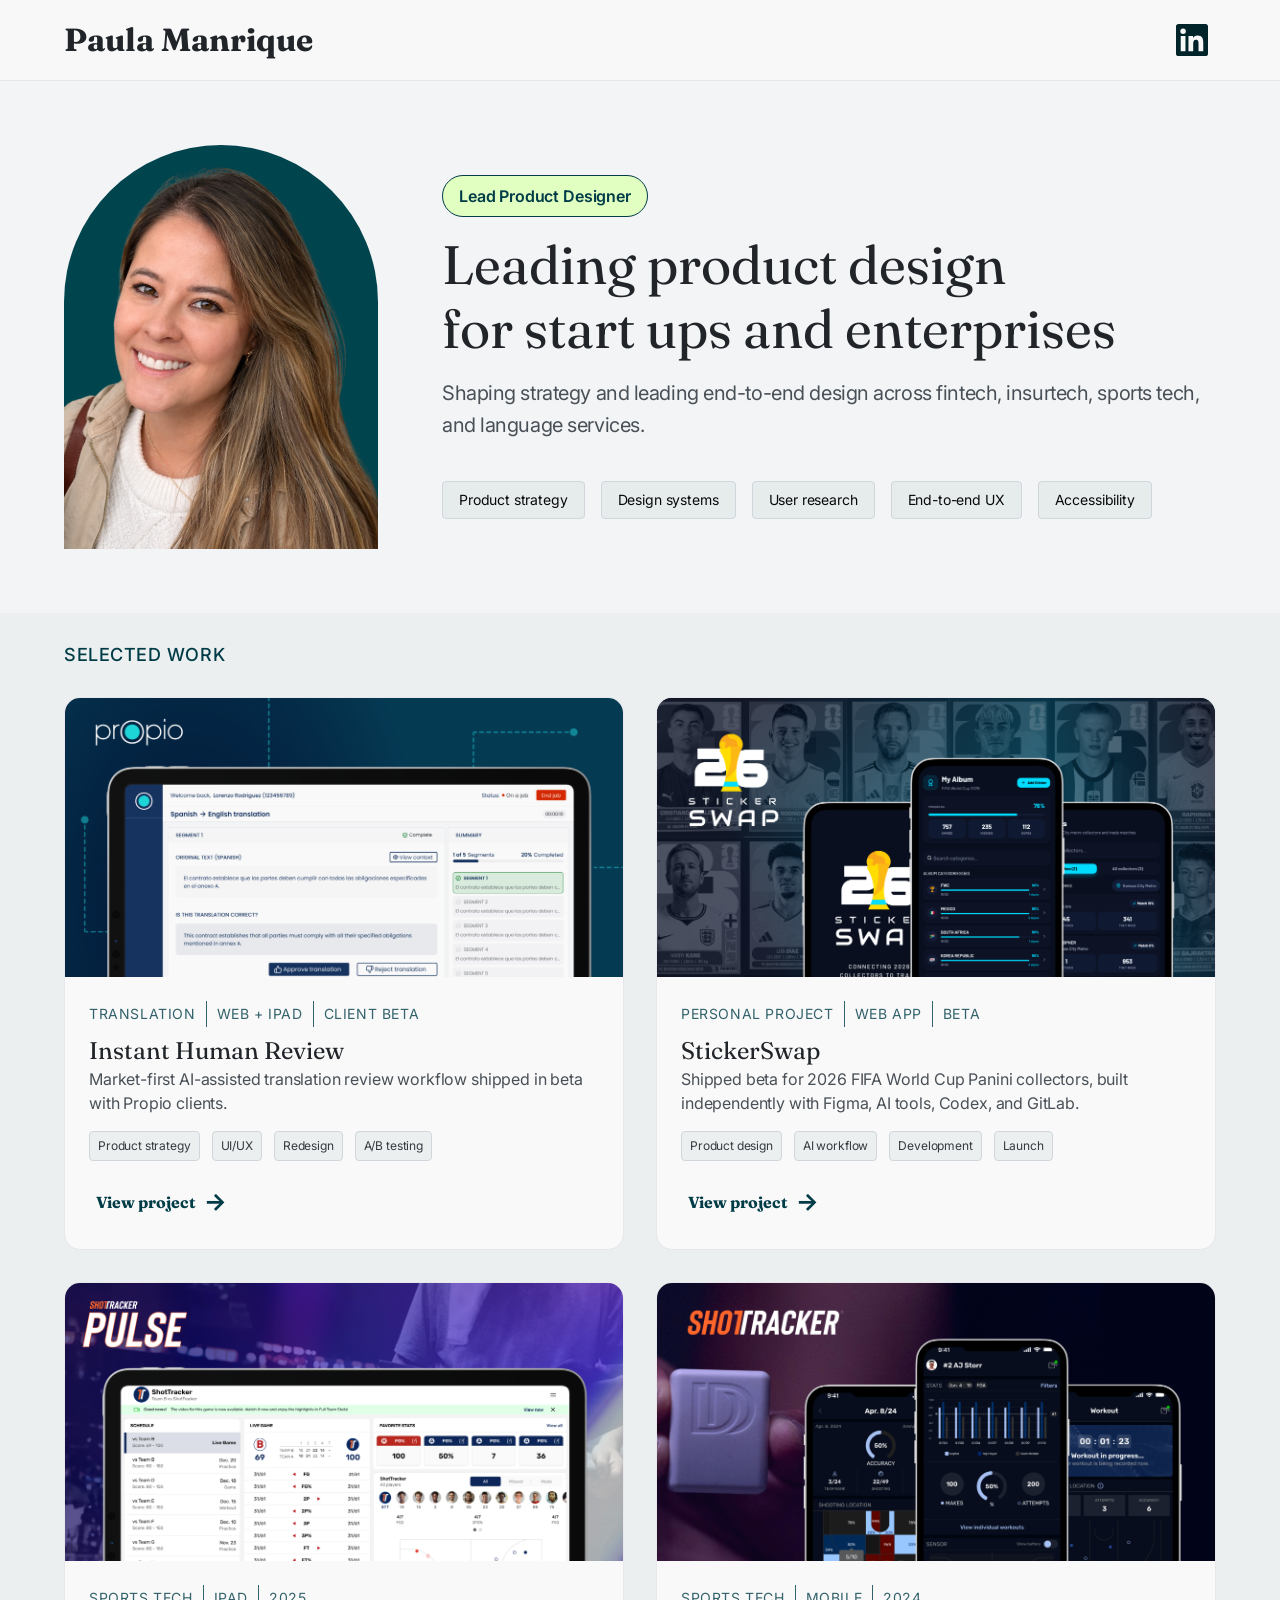
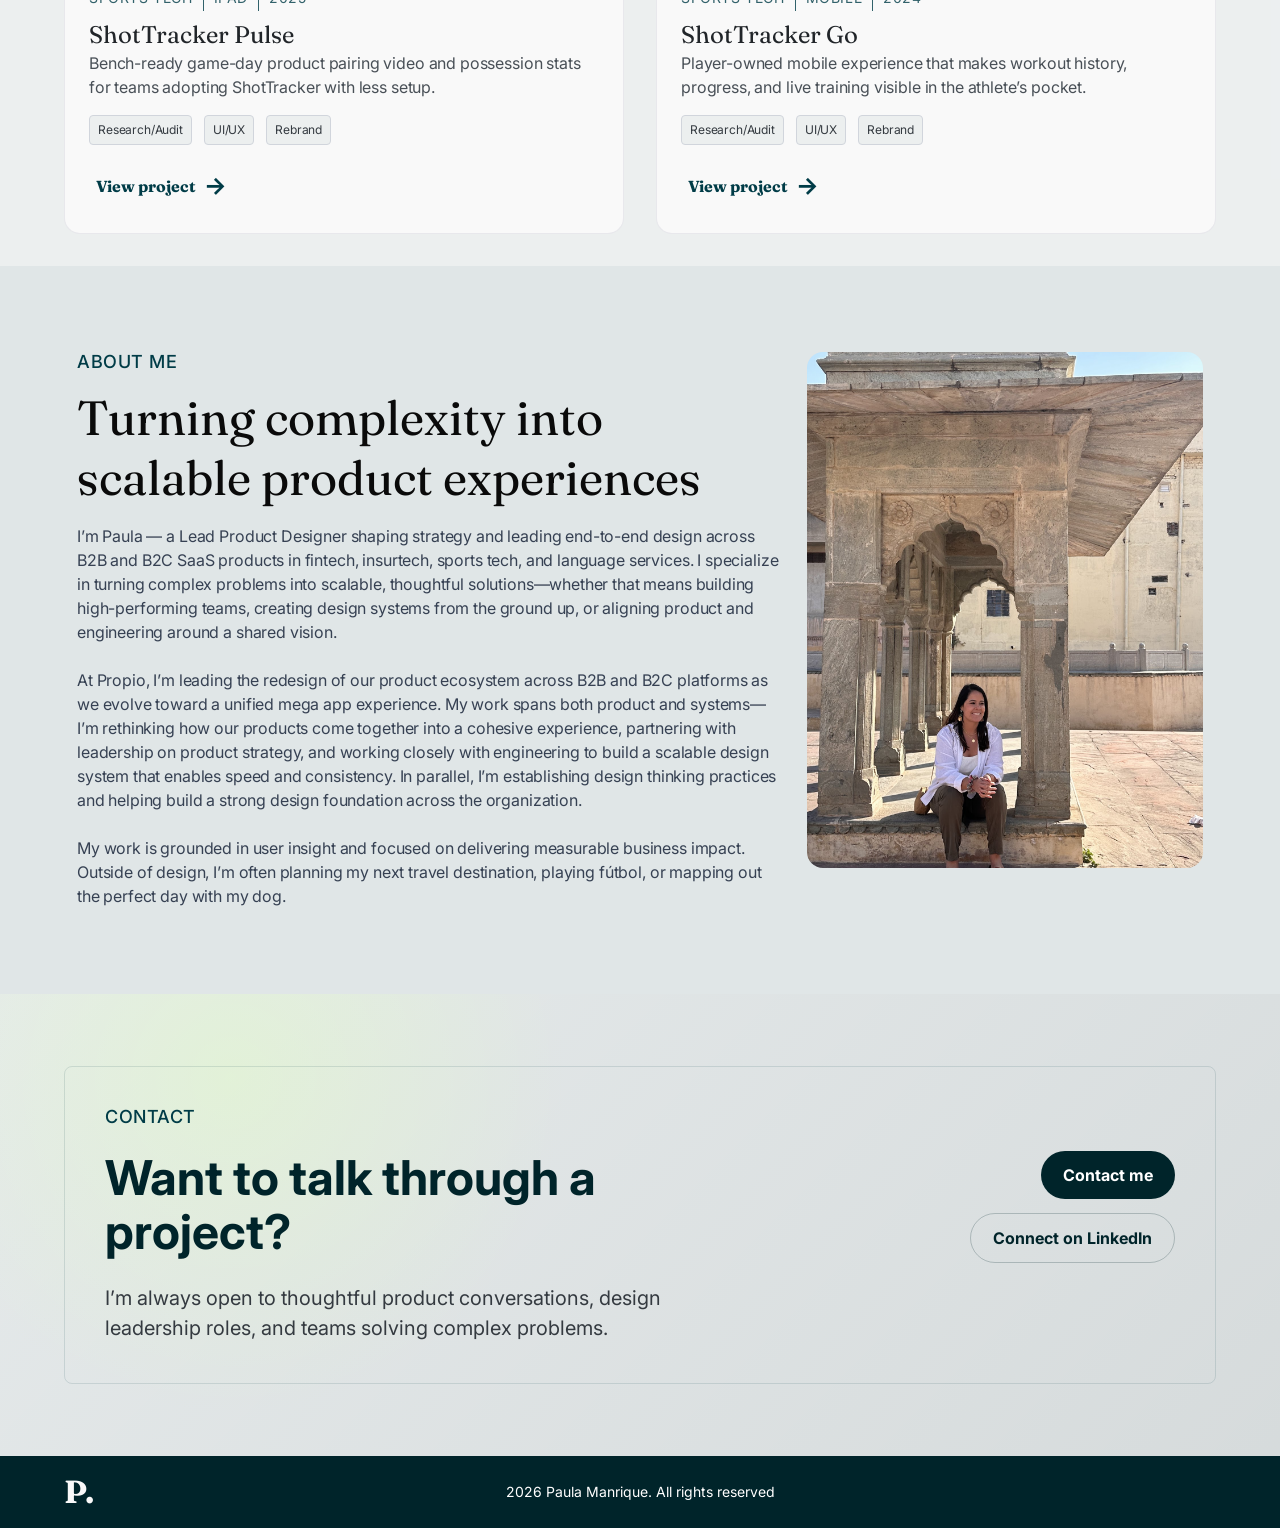
==== index.html @ 0a728641 "Launch portfolio site" ====
<!doctype html>
<html lang="en">
  <head>
    <meta charset="utf-8" />
    <meta name="viewport" content="width=device-width, initial-scale=1" />
    <title>Paula Manrique | Lead Product Designer</title>
    <meta
      name="description"
      content="Paula Manrique is a Lead Product Designer shaping strategy and leading end-to-end design across fintech, insurtech, sports tech, and language services."
    />
    <link rel="preconnect" href="https://fonts.googleapis.com" />
    <link rel="preconnect" href="https://fonts.gstatic.com" crossorigin />
    <link
      href="https://fonts.googleapis.com/css2?family=Fraunces:opsz,wght,SOFT@9..144,400..700,70&family=Inter:wght@400;500;600&display=swap"
      rel="stylesheet"
    />
    <link rel="stylesheet" href="./styles.css?v=tags-first" />
  </head>
  <body>
    <header class="site-header">
      <a class="brand" href="./">Paula Manrique</a>
      <a
        class="linkedin"
        href="https://www.linkedin.com/in/paulamanriquer/"
        target="_blank"
        rel="noreferrer"
        aria-label="Paula Manrique on LinkedIn"
      >
        <svg viewBox="0 0 24 24" aria-hidden="true">
          <path
            d="M20.45 20.45h-3.56v-5.57c0-1.33-.02-3.04-1.85-3.04-1.85 0-2.14 1.45-2.14 2.94v5.67H9.34V8.99h3.42v1.57h.05c.48-.9 1.64-1.85 3.37-1.85 3.61 0 4.27 2.37 4.27 5.46v6.28ZM5.32 7.42a2.06 2.06 0 1 1 0-4.12 2.06 2.06 0 0 1 0 4.12Zm1.78 13.03H3.54V8.99H7.1v11.46ZM22.22 0H1.77C.8 0 0 .77 0 1.72v20.55C0 23.22.8 24 1.77 24h20.45c.98 0 1.78-.78 1.78-1.73V1.72C24 .77 23.2 0 22.22 0Z"
          />
        </svg>
      </a>
    </header>

    <main>
      <section class="hero" aria-labelledby="intro-title">
        <div class="hero-inner">
          <div class="portrait-shell">
            <img
              class="portrait"
              src="./assets/paula-hero.png"
              alt="Paula Manrique"
            />
          </div>
          <div class="hero-copy">
            <p class="pill">Lead Product Designer</p>
            <h1 id="intro-title">
              Leading product design<br />
              for start ups and enterprises
            </h1>
            <p class="intro">
              Shaping strategy and leading end-to-end design across fintech,
              insurtech, sports tech, and language services.
            </p>
            <ul class="skill-list" aria-label="Design specialties">
              <li>Product strategy</li>
              <li>Design systems</li>
              <li>User research</li>
              <li>End-to-end UX</li>
              <li>Accessibility</li>
            </ul>
          </div>
        </div>
      </section>

      <section class="work-section" aria-labelledby="selected-work">
        <div class="section-inner">
          <p class="section-kicker" id="selected-work">Selected Work</p>
          <div class="project-grid">
            <a class="project-card project-card-link" href="./projects/instant-human-review/index.html">
              <div class="project-media gradient-teal">
                <img
                  class="project-thumbnail"
                  src="./assets/home-ihr-thumbnail.png"
                  alt="Instant Human Review product preview"
                />
              </div>
              <div class="project-copy">
                <p class="meta">
                  <span>Translation</span><span>Web + iPad</span
                  ><span>Client beta</span>
                </p>
                <h2>Instant Human Review</h2>
                <p>
                  Market-first AI-assisted translation review workflow shipped
                  in beta with Propio clients.
                </p>
                <div class="card-footer">
                  <ul class="tag-list" aria-label="Project work">
                    <li>Product strategy</li>
                    <li>UI/UX</li>
                    <li>Redesign</li>
                    <li>A/B testing</li>
                  </ul>
                  <span class="project-link">
                    View project
                    <span aria-hidden="true">→</span>
                  </span>
                </div>
              </div>
            </a>

            <a class="project-card project-card-link" href="./projects/stickerswap/index.html">
              <div class="project-media stickerswap-media">
                <img
                  class="project-thumbnail"
                  src="./assets/home-stickerswap-thumbnail.png"
                  alt="StickerSwap app preview"
                />
              </div>
              <div class="project-copy">
                <p class="meta">
                  <span>Personal Project</span><span>Web App</span
                  ><span>Beta</span>
                </p>
                <h2>StickerSwap</h2>
                <p>
                  Shipped beta for 2026 FIFA World Cup Panini collectors,
                  built independently with Figma, AI tools, Codex, and GitLab.
                </p>
                <div class="card-footer">
                  <ul class="tag-list" aria-label="Project work">
                    <li>Product design</li>
                    <li>AI workflow</li>
                    <li>Development</li>
                    <li>Launch</li>
                  </ul>
                  <span class="project-link">
                    View project
                    <span aria-hidden="true">→</span>
                  </span>
                </div>
              </div>
            </a>

            <a class="project-card project-card-link" href="./projects/shottracker-pulse/index.html">
              <div class="project-media gradient-purple pulse-media">
                <img
                  class="project-thumbnail"
                  src="./assets/home-pulse-thumbnail.png"
                  alt="ShotTracker Pulse dashboard on tablet"
                />
              </div>
              <div class="project-copy">
                <p class="meta">
                  <span>Sports Tech</span><span>iPad</span><span>2025</span>
                </p>
                <h2>ShotTracker Pulse</h2>
                <p>
                  Bench-ready game-day product pairing video and possession
                  stats for teams adopting ShotTracker with less setup.
                </p>
                <div class="card-footer">
                  <ul class="tag-list" aria-label="Project work">
                    <li>Research/Audit</li>
                    <li>UI/UX</li>
                    <li>Rebrand</li>
                  </ul>
                  <span class="project-link">
                    View project
                    <span aria-hidden="true">→</span>
                  </span>
                </div>
              </div>
            </a>

            <a class="project-card project-card-link" href="./projects/shottracker-go/index.html">
              <div class="project-media gradient-purple">
                <img
                  class="project-thumbnail"
                  src="./assets/home-go-thumbnail.png"
                  alt="ShotTracker Go mobile screens"
                />
              </div>
              <div class="project-copy">
                <p class="meta">
                  <span>Sports Tech</span><span>Mobile</span><span>2024</span>
                </p>
                <h2>ShotTracker Go</h2>
                <p>
                  Player-owned mobile experience that makes workout history,
                  progress, and live training visible in the athlete’s pocket.
                </p>
                <div class="card-footer">
                  <ul class="tag-list" aria-label="Project work">
                    <li>Research/Audit</li>
                    <li>UI/UX</li>
                    <li>Rebrand</li>
                  </ul>
                  <span class="project-link">
                    View project
                    <span aria-hidden="true">→</span>
                  </span>
                </div>
              </div>
            </a>

            <article class="project-card coming-soon" hidden>
              <div class="project-media gradient-teal">
                <p class="coming-pill">Coming soon 2026</p>
                <img
                  class="soon-image"
                  src="./assets/interpreter-portal.png"
                  alt="Blurred preview of the Interpreter Portal product"
                />
              </div>
              <div class="project-copy">
                <p class="meta">
                  <span>Interpretation</span><span>Web</span
                  ><span>Coming 2026</span>
                </p>
                <h2>Interpreter Portal</h2>
                <p>
                  Complete product redesign of a critical workflow platform for
                  10K+ interpreters around the world.
                </p>
                <div class="card-footer">
                  <ul class="tag-list" aria-label="Project work">
                    <li>Product strategy</li>
                    <li>UI/UX</li>
                    <li>Redesign</li>
                    <li>User testing</li>
                  </ul>
                </div>
              </div>
            </article>
          </div>
        </div>
      </section>

      <section class="about-section" aria-labelledby="about-title">
        <div class="about-inner">
          <div class="about-copy">
            <p class="section-kicker">About Me</p>
            <h2 id="about-title">
              Turning complexity into scalable product experiences
            </h2>
            <p>
              I’m Paula — a Lead Product Designer shaping strategy and leading
              end-to-end design across B2B and B2C SaaS products in fintech,
              insurtech, sports tech, and language services. I specialize in
              turning complex problems into scalable, thoughtful
              solutions—whether that means building high-performing teams,
              creating design systems from the ground up, or aligning product
              and engineering around a shared vision.
            </p>
            <p>
              At Propio, I’m leading the redesign of our product ecosystem
              across B2B and B2C platforms as we evolve toward a unified mega
              app experience. My work spans both product and systems—I’m
              rethinking how our products come together into a cohesive
              experience, partnering with leadership on product strategy, and
              working closely with engineering to build a scalable design system
              that enables speed and consistency. In parallel, I’m establishing
              design thinking practices and helping build a strong design
              foundation across the organization.
            </p>
            <p>
              My work is grounded in user insight and focused on delivering
              measurable business impact. Outside of design, I’m often planning
              my next travel destination, playing fútbol, or mapping out the
              perfect day with my dog.
            </p>
          </div>
          <img
            class="about-image"
            src="./assets/paula-about.png"
            alt="Paula sitting outdoors near stone architecture"
          />
        </div>
      </section>

      <section class="contact-section" aria-labelledby="contact-title">
        <div class="contact-inner">
          <p class="section-kicker">Contact</p>
          <h2 id="contact-title">Want to talk through a project?</h2>
          <p>
            I’m always open to thoughtful product conversations, design
            leadership roles, and teams solving complex problems.
          </p>
          <div class="contact-actions">
            <a
              class="contact-button"
              href="mailto:paulamanriquer@gmail.com?subject=Portfolio%20inquiry"
            >
              Contact me
            </a>
            <a
              class="contact-link"
              href="https://www.linkedin.com/in/paulamanriquer/"
              target="_blank"
              rel="noreferrer"
            >
              Connect on LinkedIn
            </a>
          </div>
        </div>
      </section>
    </main>

    <footer class="site-footer">
      <p class="footer-mark">P.</p>
      <p>2026 Paula Manrique. All rights reserved</p>
    </footer>
  </body>
</html>
---- styles.css ----
:root {
  --accent: #003c47;
  --footer: #00242a;
  --text: #212529;
  --muted: #495057;
  --body: #343a40;
  --surface: #f9f9f9;
  --hero-bg: #f2f4f5;
  --work-bg: rgba(0, 60, 71, 0.05);
  --about-bg: rgba(0, 60, 71, 0.1);
  --border: rgba(205, 204, 216, 0.4);
  --tag-bg: rgba(0, 60, 71, 0.05);
  --green: #e1ffc1;
}

* {
  box-sizing: border-box;
}

html {
  background: var(--surface);
  color: var(--text);
  font-family: Inter, Arial, sans-serif;
  scroll-behavior: smooth;
}

body {
  margin: 0;
  min-width: 320px;
}

img,
svg {
  display: block;
}

a {
  color: inherit;
  text-decoration: none;
}

.site-header {
  align-items: center;
  background: #f8f8f8;
  border-bottom: 1px solid var(--border);
  display: flex;
  justify-content: space-between;
  padding: 16px 64px;
}

.brand,
.footer-mark {
  font-family: Fraunces, Georgia, serif;
  font-size: 32px;
  font-weight: 700;
  line-height: 32px;
}

.linkedin {
  align-items: center;
  display: inline-flex;
  height: 48px;
  justify-content: center;
  width: 48px;
}

.linkedin svg {
  fill: var(--footer);
  height: 32px;
  width: 32px;
}

.hero {
  background: var(--hero-bg);
  padding: 64px;
}

.hero-inner {
  align-items: center;
  display: flex;
  flex-wrap: wrap;
  gap: 64px;
  justify-content: center;
  margin: 0 auto;
  max-width: 1288px;
}

.portrait-shell {
  background: #00444e;
  border-radius: 300px 300px 0 0;
  height: 404px;
  overflow: hidden;
  position: relative;
  width: 314px;
}

.portrait {
  height: 430px;
  left: 50%;
  object-fit: cover;
  object-position: 52% 18%;
  position: absolute;
  top: 62px;
  transform: translateX(-50%) rotate(-12deg) scale(1.22);
  width: 300px;
}

.hero-copy {
  flex: 1 1 520px;
  max-width: 822px;
}

.pill,
.coming-pill {
  align-items: center;
  background: var(--green);
  border: 1px solid var(--accent);
  border-radius: 100px;
  color: var(--accent);
  display: inline-flex;
  font-size: 16px;
  font-weight: 600;
  justify-content: center;
  letter-spacing: -0.1504px;
  line-height: 32px;
  margin: 0 0 16px;
  padding: 4px 16px;
}

h1,
.about-copy h2 {
  font-family: Fraunces, Georgia, serif;
  font-weight: 400;
  margin: 0;
}

h1 {
  font-size: 54px;
  line-height: 64px;
}

.intro {
  color: var(--muted);
  font-size: 20px;
  letter-spacing: -0.4395px;
  line-height: 32px;
  margin: 16px 0 40px;
  max-width: 780px;
}

.skill-list,
.tag-list {
  display: flex;
  flex-wrap: wrap;
  list-style: none;
  margin: 0;
  padding: 0;
}

.skill-list {
  gap: 16px;
}

.skill-list li {
  background: var(--tag-bg);
  border: 0.556px solid #d1d5dc;
  border-radius: 4px;
  color: #0a0a0a;
  font-size: 14px;
  letter-spacing: -0.1504px;
  line-height: 20px;
  padding: 8px 16px;
}

.work-section {
  background: var(--work-bg);
  padding: 32px 64px;
}

.section-inner {
  margin: 0 auto;
  max-width: 1424px;
}

.section-kicker {
  color: var(--accent);
  font-size: 18px;
  font-weight: 500;
  letter-spacing: 0.5496px;
  line-height: 20px;
  margin: 0 0 32px;
  text-transform: uppercase;
}

.project-grid {
  display: grid;
  gap: 32px;
  grid-template-columns: repeat(2, minmax(0, 1fr));
}

.project-card {
  background: var(--surface);
  border: 0.556px solid var(--border);
  border-radius: 16px;
  overflow: hidden;
}

.project-card-link {
  color: inherit;
  display: block;
  text-decoration: none;
  transition:
    border-color 180ms ease,
    box-shadow 180ms ease,
    transform 180ms ease;
}

.project-card-link:hover,
.project-card-link:focus-visible {
  border-color: rgba(0, 60, 71, 0.28);
  box-shadow: 0 18px 44px rgba(0, 20, 36, 0.12);
  transform: translateY(-4px);
}

.project-card-link:focus-visible {
  outline: 3px solid rgba(0, 60, 71, 0.28);
  outline-offset: 4px;
}

.project-card-link .project-media img {
  transition: transform 220ms ease;
}

.project-card-link:hover .project-media img,
.project-card-link:focus-visible .project-media img {
  transform: scale(1.025);
}

.project-card-link .project-link span {
  transition: transform 180ms ease;
}

.project-card-link:hover .project-link span,
.project-card-link:focus-visible .project-link span {
  transform: translateX(4px);
}

.project-media {
  aspect-ratio: 695 / 347;
  overflow: hidden;
  position: relative;
}

.project-thumbnail {
  height: 100%;
  object-fit: cover;
  width: 100%;
}

.gradient-purple {
  background:
    radial-gradient(
      ellipse at 54% 56%,
      rgba(41, 25, 62, 1) 10%,
      rgba(22, 18, 53, 1) 58%,
      rgba(3, 11, 44, 1) 100%
    );
}

.gradient-teal {
  background:
    radial-gradient(
      ellipse at 40% 62%,
      rgba(12, 100, 119, 1) 8%,
      rgba(8, 56, 81, 1) 40%,
      rgba(5, 33, 63, 1) 56%,
      rgba(3, 11, 44, 1) 100%
    );
}

.stickerswap-media {
  background:
    radial-gradient(circle at 72% 26%, rgba(225, 255, 193, 0.5) 0 9%, transparent 10%),
    radial-gradient(circle at 20% 72%, rgba(168, 195, 255, 0.45) 0 12%, transparent 13%),
    linear-gradient(135deg, #00183f 0%, #003c47 55%, #0a102c 100%);
}

.project-card-link .sticker-collage {
  transition: transform 220ms ease;
}

.project-card-link:hover .sticker-collage,
.project-card-link:focus-visible .sticker-collage {
  transform: scale(1.02);
}

.sticker-collage {
  height: 100%;
  position: relative;
}

.sticker {
  align-items: center;
  background: #f8f8f8;
  border: 2px solid rgba(0, 60, 71, 0.45);
  border-radius: 14px;
  box-shadow: 0 16px 32px rgba(0, 15, 44, 0.26);
  color: var(--accent);
  display: flex;
  font-family: Fraunces, Georgia, serif;
  font-size: 28px;
  font-weight: 700;
  justify-content: center;
  line-height: 1;
  position: absolute;
}

.sticker-one {
  height: 112px;
  left: 12%;
  top: 34%;
  transform: rotate(-8deg);
  width: 180px;
}

.sticker-two {
  background: var(--green);
  border-radius: 50%;
  height: 118px;
  left: 42%;
  top: 17%;
  transform: rotate(9deg);
  width: 118px;
}

.sticker-three {
  height: 104px;
  right: 13%;
  top: 38%;
  transform: rotate(7deg);
  width: 166px;
}

.sticker-four {
  background: #a8c3ff;
  height: 84px;
  left: 35%;
  top: 61%;
  transform: rotate(-4deg);
  width: 172px;
}

.shottracker-go {
  height: 100%;
  object-fit: cover;
  width: 100%;
}

.pulse-large {
  height: 100%;
  object-fit: cover;
  width: 100%;
}

.coming-pill {
  font-size: 20px;
  left: 31px;
  line-height: 32px;
  margin: 0;
  padding: 8px 24px;
  position: absolute;
  top: 51px;
  z-index: 2;
}

.soon-image {
  left: 12%;
  position: absolute;
  top: 51px;
  width: 75%;
}

.project-copy {
  padding: 24px;
}

.meta {
  display: flex;
  flex-wrap: wrap;
  gap: 0;
  margin: 0 0 8px;
}

.meta span {
  border-right: 1px solid rgba(0, 60, 71, 0.8);
  color: rgba(0, 60, 71, 0.8);
  font-size: 14px;
  letter-spacing: 0.6px;
  line-height: 18px;
  padding: 4px 10px 4px 0;
  text-transform: uppercase;
}

.meta span + span {
  padding-left: 10px;
}

.meta span:last-child {
  border-right: 0;
}

.project-copy h2 {
  color: var(--text);
  font-family: Fraunces, Georgia, serif;
  font-size: 24px;
  font-weight: 400;
  line-height: 32px;
  margin: 0;
}

.project-copy > p:not(.meta) {
  color: var(--muted);
  font-size: 16px;
  letter-spacing: -0.1504px;
  line-height: 24px;
  margin: 0;
  min-height: 48px;
}

.card-footer {
  align-items: flex-start;
  display: flex;
  flex-direction: column;
  gap: 16px;
  margin-top: 16px;
}

.tag-list {
  flex-wrap: nowrap;
  gap: 12px;
  max-width: 100%;
  overflow-x: auto;
  padding-bottom: 2px;
}

.tag-list li {
  background: var(--tag-bg);
  border: 0.556px solid #d1d5dc;
  border-radius: 4px;
  color: var(--body);
  font-size: 12px;
  letter-spacing: -0.1504px;
  line-height: 20px;
  padding: 4px 8px;
  white-space: nowrap;
}

.project-link {
  align-items: center;
  color: var(--accent);
  display: inline-flex;
  font-family: Fraunces, Georgia, serif;
  font-size: 16px;
  font-weight: 700;
  gap: 8px;
  line-height: 32px;
  padding: 7px;
}

.project-link.is-hidden {
  display: none;
}

.project-link span {
  font-family: Inter, Arial, sans-serif;
  font-size: 24px;
  line-height: 1;
}

.project-detail main {
  background: var(--surface);
}

.project-nav {
  background: #f8f8f8;
  border-bottom: 1px solid var(--border);
  padding: 12px 64px;
}

.project-nav a {
  color: var(--accent);
  display: inline-flex;
  font-size: 14px;
  font-weight: 500;
  letter-spacing: 0.2px;
  line-height: 20px;
}

.case-hero {
  background: #001535;
  overflow: hidden;
}

.case-hero img {
  aspect-ratio: 1830 / 554;
  height: auto;
  object-fit: cover;
  width: 100%;
}

.case-content {
  display: flex;
  flex-direction: column;
  gap: 8px;
  margin: 0 auto;
  max-width: 950px;
  padding-left: 16px;
  padding-right: 16px;
  width: 100%;
}

.case-intro {
  padding-top: 40px;
}

.case-bottom {
  gap: 16px;
  padding-bottom: 40px;
}

.case-intro > h1 {
  font-family: Fraunces, Georgia, serif;
  font-size: 54px;
  font-weight: 400;
  line-height: 64px;
  margin: 8px 0 0;
}

.case-lede {
  color: var(--muted);
  font-size: 20px;
  letter-spacing: -0.4395px;
  line-height: 32px;
  margin: 0 0 16px;
}

.quick-stats {
  border-bottom: 1px solid var(--border);
  border-top: 1px solid var(--border);
  display: flex;
  flex-wrap: wrap;
  gap: 0;
  margin: 0;
}

.quick-stats div {
  flex: 1 1 25%;
  border-right: 1px solid var(--border);
  padding: 16px;
}

.quick-stats div:last-child {
  border-right: 0;
}

.quick-stats dt,
.case-kicker,
.step {
  color: rgba(0, 60, 71, 0.8);
  font-size: 14px;
  font-weight: 400;
  letter-spacing: 0.6px;
  line-height: 18px;
  margin: 0;
  text-transform: uppercase;
}

.quick-stats dd {
  color: var(--body);
  font-size: 16px;
  letter-spacing: -0.1504px;
  line-height: 24px;
  margin: 0;
}

.quick-stats a {
  color: var(--accent);
  text-decoration: underline;
  text-underline-offset: 3px;
}

.stickerswap-detail .quick-stats div {
  flex-basis: 50%;
}

.stickerswap-detail .quick-stats div:nth-child(2),
.stickerswap-detail .quick-stats div:nth-child(4) {
  border-right: 0;
}

.stickerswap-detail .quick-stats div:nth-child(n + 3) {
  border-top: 1px solid var(--border);
}

.case-section {
  padding: 16px 0;
}

.case-section > p:not(.case-kicker):not(.step) {
  color: var(--body);
  font-size: 16px;
  letter-spacing: -0.1504px;
  line-height: 24px;
  margin: 0 0 24px;
}

.case-section > p:last-child {
  margin-bottom: 0;
}

.info-grid,
.outcomes-grid,
.feature-grid {
  display: grid;
  gap: 10px;
}

.two-up {
  grid-template-columns: repeat(2, minmax(0, 1fr));
}

.three-up,
.outcomes-grid {
  grid-template-columns: repeat(3, minmax(0, 1fr));
}

.info-grid > p,
.info-grid article,
.outcomes-grid article {
  background: var(--tag-bg);
  border-radius: 8px;
  color: var(--body);
  margin: 0;
  padding: 16px;
}

.info-grid > p {
  font-size: 14px;
  letter-spacing: 0.6px;
  line-height: 18px;
  min-height: 68px;
}

.info-grid > p::before {
  content: "• ";
}

.info-grid article h2 {
  color: var(--body);
  font-size: 16px;
  font-weight: 500;
  letter-spacing: -0.1504px;
  line-height: 24px;
  margin: 4px 0;
}

.info-grid article p:not(.step) {
  color: var(--body);
  font-size: 14px;
  letter-spacing: 0.6px;
  line-height: 18px;
  margin: 0;
}

.feature-band {
  background: #000f2c;
  color: var(--surface);
  margin: 0 0 40px;
  padding: 32px;
}

.feature-grid {
  justify-content: center;
  margin: 0 auto;
  max-width: 1232px;
}

.four-up {
  grid-template-columns: repeat(4, minmax(0, 1fr));
}

.two-up-media {
  grid-template-columns: repeat(2, minmax(0, 547px));
}

.feature-card {
  display: flex;
  flex-direction: column;
  gap: 10px;
  min-width: 0;
}

.feature-media {
  align-items: center;
  background: rgba(201, 199, 255, 0.15);
  border-radius: 16px;
  display: flex;
  justify-content: center;
  overflow: hidden;
  padding: 32px;
}

.feature-media img,
.feature-media video {
  display: block;
  height: 100%;
  object-fit: cover;
  width: 100%;
}

.case-screen-media {
  background:
    radial-gradient(circle at 72% 18%, rgba(154, 130, 255, 0.22), transparent 24%),
    linear-gradient(145deg, rgba(248, 248, 248, 0.08), rgba(248, 248, 248, 0.03));
  box-shadow:
    inset 0 0 0 1px rgba(248, 248, 248, 0.14),
    0 18px 48px rgba(0, 15, 44, 0.18);
  padding: 16px;
}

.case-screen-media img {
  border-radius: 12px;
  object-fit: contain;
}

.phone-media {
  aspect-ratio: 287 / 504;
}

.phone-media img,
.phone-media video {
  object-fit: contain;
  object-position: center;
}

.tablet-media {
  aspect-ratio: 611 / 460;
}

.phone-band {
  --team-primary: #0b2a66;
  --team-secondary: #a8c3ff;
  --team-highlight: #ff6b2b;
  --team-glow: rgba(64, 113, 255, 0.28);
  --team-bg-start: #06133f;
  --team-bg-mid: #0b2a66;
  --team-bg-end: #000f2c;
  --team-media-start: rgba(64, 113, 255, 0.18);
  --team-media-end: rgba(0, 15, 44, 0.86);
  background:
    radial-gradient(circle at 18% 18%, var(--team-glow), transparent 28%),
    radial-gradient(circle at 82% 12%, rgba(225, 255, 193, 0.14), transparent 22%),
    linear-gradient(145deg, var(--team-bg-start) 0%, var(--team-bg-mid) 46%, var(--team-bg-end) 100%);
  transition: background 220ms ease;
}

.phone-band .feature-media {
  background:
    radial-gradient(circle at 50% 10%, rgba(255, 255, 255, 0.22), transparent 26%),
    linear-gradient(160deg, var(--team-media-start), var(--team-media-end));
  box-shadow:
    inset 0 0 0 1px rgba(248, 248, 248, 0.12),
    0 18px 44px color-mix(in srgb, var(--team-primary) 22%, transparent);
}

.team-branding-demo {
  transition:
    background 220ms ease,
    color 220ms ease;
}

.team-branding-demo:has(#team-wildcats:checked) {
  --team-primary: #512888;
  --team-secondary: #7750b2;
  --team-highlight: #dabeff;
  --team-glow: rgba(145, 95, 212, 0.3);
  --team-bg-start: #16082a;
  --team-bg-mid: #301357;
  --team-bg-end: #0b031a;
  --team-media-start: rgba(119, 80, 178, 0.26);
  --team-media-end: rgba(22, 8, 42, 0.9);
}

.team-branding-demo:has(#team-houston:checked) {
  --team-primary: #c8102e;
  --team-secondary: #d0557a;
  --team-highlight: #aaf5e4;
  --team-glow: rgba(200, 16, 46, 0.28);
  --team-bg-start: #3f030d;
  --team-bg-mid: #8f071c;
  --team-bg-end: #170104;
  --team-media-start: rgba(200, 16, 46, 0.28);
  --team-media-end: rgba(63, 3, 13, 0.9);
}

.team-branding-radio {
  left: -9999px;
  position: absolute;
}

.team-branding-header {
  align-items: end;
  display: grid;
  gap: 18px;
  grid-template-columns: minmax(0, 1fr) auto;
  margin: 0 auto 26px;
  max-width: 1232px;
}

.feature-kicker {
  color: var(--team-highlight);
  font-size: 12px;
  font-weight: 700;
  letter-spacing: 1.4px;
  line-height: 16px;
  margin: 0 0 8px;
  text-transform: uppercase;
}

.team-branding-header h2 {
  color: var(--surface);
  font-family: Fraunces, Georgia, serif;
  font-size: 34px;
  line-height: 38px;
  margin: 0;
}

.team-branding-controls {
  background: rgba(248, 248, 248, 0.08);
  border: 1px solid rgba(248, 248, 248, 0.14);
  border-radius: 999px;
  display: flex;
  gap: 4px;
  padding: 4px;
}

.team-branding-controls label {
  align-items: center;
  border-radius: 999px;
  color: rgba(248, 248, 248, 0.72);
  cursor: pointer;
  display: inline-flex;
  font-size: 13px;
  font-weight: 600;
  gap: 7px;
  line-height: 18px;
  padding: 8px 12px;
  transition:
    background-color 180ms ease,
    color 180ms ease,
    transform 180ms ease;
  white-space: nowrap;
}

.team-branding-controls label:hover {
  color: var(--surface);
}

.team-branding-controls span {
  background: var(--swatch, var(--team-primary));
  border: 1px solid rgba(248, 248, 248, 0.36);
  border-radius: 50%;
  height: 12px;
  width: 12px;
}

.team-branding-controls label:nth-child(1) {
  --swatch: #0b2a66;
}

.team-branding-controls label:nth-child(2) {
  --swatch: #512888;
}

.team-branding-controls label:nth-child(3) {
  --swatch: #c8102e;
}

.team-branding-demo:has(#team-shottracker:checked) .team-branding-controls label:nth-child(1),
.team-branding-demo:has(#team-wildcats:checked) .team-branding-controls label:nth-child(2),
.team-branding-demo:has(#team-houston:checked) .team-branding-controls label:nth-child(3) {
  background: var(--surface);
  color: var(--team-primary);
}

.team-branding-demo .phone-media {
  position: relative;
}

.team-branding-demo .feature-media img.team-branded-image {
  display: none;
}

.team-branding-demo:has(#team-shottracker:checked) .brand-shottracker,
.team-branding-demo:has(#team-wildcats:checked) .brand-wildcats,
.team-branding-demo:has(#team-houston:checked) .brand-houston {
  display: block;
}

.promo-video-section {
  border-top: 1px solid rgba(33, 36, 36, 0.12);
  padding-top: 34px;
}

.promo-video-grid {
  align-items: center;
  display: grid;
  gap: 28px;
  grid-template-columns: minmax(0, 0.78fr) minmax(0, 1.22fr);
}

.promo-video-grid h2 {
  font-family: Fraunces, Georgia, serif;
  font-size: clamp(30px, 4vw, 48px);
  line-height: 1.02;
  margin: 0 0 16px;
}

.promo-video-frame {
  margin: 0;
}

.promo-video-player {
  aspect-ratio: 1280 / 719;
  background: #05070d;
  border-radius: 16px;
  box-shadow: 0 20px 70px rgba(7, 17, 38, 0.18);
  display: block;
  width: 100%;
}

.promo-video-frame figcaption {
  color: var(--muted);
  font-size: 14px;
  line-height: 20px;
  margin-top: 10px;
}

.pulse-band {
  background:
    radial-gradient(circle at 76% 20%, rgba(142, 113, 255, 0.28), transparent 26%),
    radial-gradient(circle at 18% 78%, rgba(47, 190, 214, 0.16), transparent 28%),
    linear-gradient(145deg, #07072f 0%, #171236 48%, #000f2c 100%);
}

.pulse-band .tablet-media {
  background:
    radial-gradient(circle at 72% 18%, rgba(154, 130, 255, 0.22), transparent 24%),
    linear-gradient(145deg, rgba(32, 26, 76, 0.96), rgba(0, 15, 44, 0.92));
  box-shadow: inset 0 0 0 1px rgba(248, 248, 248, 0.12);
}

.feature-card h2 {
  color: var(--surface);
  font-size: 14px;
  font-weight: 500;
  letter-spacing: 0.6px;
  line-height: 18px;
  margin: 0;
  text-transform: uppercase;
}

.feature-card p {
  color: var(--surface);
  font-size: 16px;
  letter-spacing: -0.1504px;
  line-height: 24px;
  margin: 0;
}

.outcomes-grid article h2 {
  color: var(--body);
  font-family: Fraunces, Georgia, serif;
  font-size: 24px;
  font-weight: 700;
  line-height: 34px;
  margin: 0 0 4px;
}

.outcomes-grid article p {
  color: var(--body);
  font-size: 14px;
  letter-spacing: 0.6px;
  line-height: 18px;
  margin: 0;
}

.challenge-grid {
  display: grid;
  gap: 10px;
  grid-template-columns: repeat(3, minmax(0, 1fr));
}

.challenge-grid article {
  background: var(--tag-bg);
  border-radius: 8px;
  padding: 16px;
}

.challenge-grid h2,
.decision-copy h2 {
  color: var(--body);
  font-size: 16px;
  font-weight: 500;
  letter-spacing: -0.1504px;
  line-height: 24px;
  margin: 4px 0;
}

.challenge-grid p:not(.step),
.decision-copy p:not(.step),
.artifact-slot p {
  color: var(--body);
  font-size: 14px;
  letter-spacing: 0.6px;
  line-height: 18px;
  margin: 0;
}

.decision-stack {
  display: flex;
  flex-direction: column;
  gap: 10px;
}

.decision-card {
  background: var(--tag-bg);
  border-radius: 8px;
  display: grid;
  gap: 0;
  grid-template-columns: minmax(280px, 0.9fr) minmax(0, 1fr);
  overflow: hidden;
}

.decision-copy {
  align-self: center;
  padding: 24px;
}

.artifact-slot {
  align-items: center;
  background: #000f2c;
  color: var(--surface);
  display: flex;
  gap: 16px;
  justify-content: center;
  min-height: 240px;
  padding: 24px;
}

.artifact-image {
  align-items: center;
  background: #000f2c;
  display: flex;
  justify-content: center;
  margin: 0;
  min-height: 240px;
  overflow: hidden;
}

.artifact-image img {
  display: block;
  height: auto;
  width: 100%;
}

.tabbed-artifact {
  align-content: start;
  background: #000f2c;
  display: grid;
  gap: 16px;
  grid-template-rows: auto minmax(0, 1fr);
  padding: 24px;
  position: relative;
}

.tabbed-artifact input {
  position: absolute;
  opacity: 0;
  pointer-events: none;
}

.artifact-tabs {
  align-self: start;
  background: rgba(248, 248, 248, 0.08);
  border: 1px solid rgba(248, 248, 248, 0.14);
  border-radius: 8px;
  display: inline-grid;
  gap: 4px;
  grid-template-columns: repeat(2, minmax(0, 1fr));
  justify-self: stretch;
  padding: 4px;
  width: 100%;
}

.artifact-tabs label {
  border-radius: 6px;
  color: rgba(248, 248, 248, 0.74);
  cursor: pointer;
  font-size: 12px;
  font-weight: 700;
  letter-spacing: 0.5px;
  line-height: 16px;
  padding: 8px 12px;
  text-align: center;
  text-transform: uppercase;
  transition:
    background 160ms ease,
    color 160ms ease;
}

.tabbed-panel {
  align-items: center;
  display: none;
  justify-content: center;
  margin: 0;
  min-height: 0;
  overflow: hidden;
  position: relative;
}

.tabbed-panel img {
  border-radius: 8px;
  height: auto;
  max-height: 100%;
  object-fit: contain;
  width: 100%;
}

#ihr-propio-one-tab:checked ~ .artifact-tabs label[for="ihr-propio-one-tab"],
#ihr-interpreter-tab:checked ~ .artifact-tabs label[for="ihr-interpreter-tab"],
#ihr-test-a-tab:checked ~ .artifact-tabs label[for="ihr-test-a-tab"],
#ihr-test-b-tab:checked ~ .artifact-tabs label[for="ihr-test-b-tab"],
#helix-before-tab:checked ~ .artifact-tabs label[for="helix-before-tab"],
#helix-proposed-tab:checked ~ .artifact-tabs label[for="helix-proposed-tab"] {
  background: var(--green);
  color: var(--accent);
}

#ihr-propio-one-tab:checked ~ .propio-one-panel,
#ihr-interpreter-tab:checked ~ .interpreter-panel,
#ihr-test-a-tab:checked ~ .test-a-panel,
#ihr-test-b-tab:checked ~ .test-b-panel,
#helix-before-tab:checked ~ .helix-before-panel,
#helix-proposed-tab:checked ~ .helix-proposed-panel {
  display: flex;
}

.is-lightbox-trigger {
  cursor: zoom-in;
  position: relative;
}

.is-lightbox-trigger::after {
  background: rgba(0, 36, 42, 0.92);
  border: 1px solid rgba(225, 255, 193, 0.35);
  border-radius: 999px;
  bottom: 14px;
  color: var(--green);
  content: "View larger";
  font-size: 12px;
  font-weight: 700;
  left: 50%;
  letter-spacing: 0.6px;
  line-height: 18px;
  opacity: 0;
  padding: 5px 12px;
  pointer-events: none;
  position: absolute;
  text-transform: uppercase;
  transform: translate(-50%, 4px);
  transition:
    opacity 180ms ease,
    transform 180ms ease;
  white-space: nowrap;
  z-index: 6;
}

.is-lightbox-trigger:hover::after,
.is-lightbox-trigger:focus-visible::after {
  opacity: 1;
  transform: translate(-50%, 0);
}

.is-lightbox-trigger img {
  transition:
    filter 180ms ease,
    transform 180ms ease;
}

.is-lightbox-trigger:hover img,
.is-lightbox-trigger:focus-visible img {
  filter: brightness(0.82);
  transform: scale(1.015);
}

.image-lightbox {
  align-items: center;
  background: rgba(0, 15, 44, 0.86);
  display: flex;
  inset: 0;
  justify-content: center;
  padding: 32px;
  position: fixed;
  z-index: 100;
}

.image-lightbox[hidden] {
  display: none;
}

.lightbox-open {
  overflow: hidden;
}

.image-lightbox-frame {
  display: flex;
  flex-direction: column;
  gap: 12px;
  margin: 0;
  max-height: min(86vh, 980px);
  max-width: min(92vw, 1440px);
}

.image-lightbox-frame img {
  background: #000f2c;
  border-radius: 8px;
  box-shadow: 0 24px 80px rgba(0, 0, 0, 0.36);
  max-height: 82vh;
  max-width: 100%;
  object-fit: contain;
}

.image-lightbox-frame figcaption {
  color: var(--surface);
  font-size: 14px;
  line-height: 20px;
  text-align: center;
}

.image-lightbox-close {
  align-items: center;
  background: var(--surface);
  border: 0;
  border-radius: 999px;
  color: var(--footer);
  cursor: pointer;
  display: flex;
  font-size: 32px;
  height: 44px;
  justify-content: center;
  line-height: 1;
  padding: 0 0 4px;
  position: fixed;
  right: 24px;
  top: 24px;
  width: 44px;
  z-index: 101;
}

.artifact-slot > div:not(.role-bridge) {
  background: rgba(201, 199, 255, 0.12);
  border: 1px solid rgba(249, 249, 249, 0.16);
  border-radius: 8px;
  flex: 1;
  padding: 16px;
}

.artifact-slot h2 {
  color: var(--surface);
  font-family: Fraunces, Georgia, serif;
  font-size: 24px;
  font-weight: 700;
  line-height: 32px;
  margin: 4px 0;
}

.artifact-slot p,
.artifact-label {
  color: var(--surface);
}

.artifact-label {
  font-size: 12px;
  font-weight: 600;
  letter-spacing: 0.6px;
  line-height: 18px;
  margin: 0;
  text-transform: uppercase;
}

.titled-artifact {
  align-items: stretch;
  flex-direction: column;
  gap: 14px;
}

.titled-artifact .artifact-label {
  flex: 0 0 auto;
}

.titled-artifact img {
  flex: 1 1 auto;
  min-height: 0;
}

.artifact-slot > span {
  color: var(--green);
  font-size: 24px;
}

.product-role-map {
  align-items: stretch;
  display: grid;
  gap: 12px;
  grid-template-columns: minmax(0, 1fr) auto minmax(0, 1fr);
}

.player-access-map {
  align-items: stretch;
  display: grid;
  gap: 12px;
  grid-template-columns: minmax(0, 1fr) auto minmax(0, 1fr);
}

.role-card {
  display: flex;
  flex-direction: column;
  justify-content: center;
}

.role-card ul {
  color: var(--surface);
  display: flex;
  flex-direction: column;
  font-size: 13px;
  gap: 8px;
  letter-spacing: 0.3px;
  line-height: 17px;
  list-style: none;
  margin: 10px 0 0;
  padding: 0;
}

.role-card li {
  border-top: 1px solid rgba(249, 249, 249, 0.14);
  padding-top: 8px;
}

.pulse-card {
  border-color: rgba(225, 255, 193, 0.55);
  box-shadow: inset 0 0 0 1px rgba(225, 255, 193, 0.18);
}

.role-bridge {
  align-items: center;
  color: var(--green);
  display: flex;
  flex-direction: column;
  font-size: 12px;
  font-weight: 600;
  gap: 8px;
  justify-content: center;
  letter-spacing: 0.6px;
  line-height: 16px;
  text-align: center;
  text-transform: uppercase;
  width: 92px;
}

.role-bridge::before,
.role-bridge::after {
  background: rgba(225, 255, 193, 0.6);
  content: "";
  height: 1px;
  width: 64px;
}

.artifact-comparison {
  min-height: 240px;
}

.image-comparison {
  aspect-ratio: 1263 / 948;
  background: #000f2c;
  min-height: 300px;
}

.image-comparison img {
  height: 100%;
  object-fit: contain;
  object-position: center;
  width: 100%;
}

.image-fallback {
  align-items: center;
  background:
    linear-gradient(rgba(255, 255, 255, 0.08), rgba(255, 255, 255, 0.08)),
    #000f2c;
  color: var(--surface);
  display: none;
  font-size: 14px;
  height: 100%;
  justify-content: center;
  left: 0;
  letter-spacing: 0.6px;
  line-height: 18px;
  padding: 24px;
  position: absolute;
  text-align: center;
  top: 0;
  width: 100%;
}

.wire-placeholder {
  align-content: center;
  background:
    linear-gradient(rgba(255, 255, 255, 0.08), rgba(255, 255, 255, 0.08)),
    #000f2c;
  display: grid;
  gap: 10px;
  height: 100%;
  padding: 56px 24px 24px;
}

.wire-placeholder span {
  border: 1px solid rgba(249, 249, 249, 0.2);
  border-radius: 8px;
  color: var(--surface);
  font-size: 14px;
  letter-spacing: 0.6px;
  line-height: 18px;
  padding: 14px;
}

.after-wire {
  grid-template-columns: 1fr;
}

.stats-slot {
  align-items: flex-start;
  flex-direction: column;
}

.palette-system,
.setup-flow {
  align-items: flex-start;
  flex-direction: column;
}

.palette-row {
  display: grid;
  gap: 8px;
  grid-template-columns: repeat(4, minmax(0, 1fr));
  width: 100%;
}

.palette-row span {
  aspect-ratio: 1;
  background: var(--swatch);
  border: 1px solid rgba(249, 249, 249, 0.2);
  border-radius: 8px;
}

.palette-row.warm {
  margin-top: -8px;
}

.flow-steps {
  display: grid;
  gap: 8px;
  width: 100%;
}

.flow-steps span {
  background: rgba(249, 249, 249, 0.9);
  border-radius: 8px;
  color: var(--accent);
  font-size: 14px;
  font-weight: 600;
  letter-spacing: 0.6px;
  line-height: 18px;
  padding: 12px;
  position: relative;
}

.flow-steps span:not(:last-child)::after {
  color: var(--green);
  content: "↓";
  position: absolute;
  right: 14px;
}

.stat-pills {
  display: flex;
  flex-wrap: wrap;
  gap: 8px;
  width: 100%;
}

.stat-pills span {
  background: rgba(249, 249, 249, 0.9);
  border-radius: 6px;
  color: var(--accent);
  flex: 1 1 72px;
  font-size: 14px;
  font-weight: 600;
  letter-spacing: 0.6px;
  line-height: 18px;
  padding: 12px;
  text-align: center;
}

.improvement-grid {
  display: grid;
  gap: 10px;
  grid-template-columns: repeat(3, minmax(0, 1fr));
}

.comparison-card {
  background: var(--tag-bg);
  border-radius: 8px;
  overflow: hidden;
}

.comparison-media {
  aspect-ratio: 4 / 3;
  background: #000f2c;
  overflow: hidden;
  position: relative;
}

.comparison-state {
  inset: 0;
  position: absolute;
  transition: none;
}

.comparison-state img {
  height: 100%;
  object-fit: cover;
  width: 100%;
}

.comparison-state p {
  background: rgba(0, 36, 42, 0.9);
  border-radius: 100px;
  color: var(--surface);
  font-size: 12px;
  font-weight: 600;
  left: 12px;
  letter-spacing: 0.6px;
  line-height: 18px;
  margin: 0;
  padding: 4px 10px;
  position: absolute;
  text-transform: uppercase;
  top: 12px;
  z-index: 2;
}

.no-overlay-label .comparison-state > p {
  display: none;
}

.after-state {
  opacity: 0;
  z-index: 1;
}

.before-state {
  z-index: 2;
}

.image-comparison:hover .after-state,
.image-comparison:focus-within .after-state {
  opacity: 1;
  z-index: 3;
}

.image-comparison:hover .before-state,
.image-comparison:focus-within .before-state {
  opacity: 0;
}

.hover-hint {
  background: rgba(0, 36, 42, 0.9);
  border: 1px solid rgba(225, 255, 193, 0.35);
  border-radius: 100px;
  bottom: 14px;
  color: var(--green);
  font-size: 12px;
  font-weight: 600;
  left: 50%;
  letter-spacing: 0.6px;
  line-height: 18px;
  padding: 5px 12px;
  position: absolute;
  text-transform: uppercase;
  transform: translateX(-50%);
  transition: none;
  white-space: nowrap;
  z-index: 5;
}

.image-comparison:hover .hover-hint,
.image-comparison:focus-within .hover-hint {
  opacity: 0;
}

.comparison-copy {
  padding: 16px;
}

.comparison-copy h2 {
  color: var(--body);
  font-size: 16px;
  font-weight: 500;
  letter-spacing: -0.1504px;
  line-height: 24px;
  margin: 0 0 4px;
}

.comparison-copy p {
  color: var(--body);
  font-size: 14px;
  letter-spacing: 0.6px;
  line-height: 18px;
  margin: 0;
}

.interest-card {
  align-items: center;
  border-top: 1px solid rgba(33, 36, 36, 0.12);
  display: flex;
  flex-direction: column;
  margin: 24px 0 0;
  padding: 40px 0 0;
  text-align: center;
}

.interest-card h2 {
  color: var(--body);
  font-family: Fraunces, Georgia, serif;
  font-size: 32px;
  font-weight: 700;
  line-height: 36px;
  margin: 0;
}

.interest-card p {
  color: var(--body);
  font-size: 16px;
  letter-spacing: -0.1504px;
  line-height: 24px;
  margin: 8px 0 20px;
  max-width: 560px;
}

.interest-card a {
  align-items: center;
  border-bottom: 1px solid currentColor;
  color: var(--accent);
  display: inline-flex;
  font-size: 16px;
  font-weight: 600;
  justify-content: center;
  line-height: 20px;
  padding: 0 0 3px;
  transition: color 180ms ease;
  white-space: nowrap;
}

.interest-card a:hover,
.interest-card a:focus-visible {
  color: var(--body);
}

.about-section {
  background: var(--about-bg);
  padding: 86px 48px;
}

.about-inner {
  align-items: flex-start;
  display: flex;
  flex-wrap: wrap;
  gap: 24px;
  justify-content: center;
  margin: 0 auto;
  max-width: 1148px;
}

.about-copy {
  flex: 1 1 620px;
  max-width: 706px;
}

.about-copy .section-kicker {
  margin-bottom: 16px;
}

.about-copy h2 {
  color: #0a0a0a;
  font-size: 48px;
  line-height: 60px;
  margin-bottom: 16px;
}

.about-copy p:not(.section-kicker) {
  color: #364153;
  font-size: 16px;
  letter-spacing: -0.1504px;
  line-height: 24px;
  margin: 0 0 24px;
}

.about-copy p:last-child {
  margin-bottom: 0;
}

.about-image {
  border-radius: 16px;
  height: 516px;
  object-fit: cover;
  width: 396px;
}

.contact-section {
  background:
    radial-gradient(circle at 18% 18%, rgba(225, 255, 193, 0.42), transparent 30%),
    linear-gradient(135deg, rgba(0, 60, 71, 0.08), rgba(0, 36, 42, 0.14));
  padding: 72px 64px;
}

.contact-inner {
  align-items: flex-start;
  border: 1px solid rgba(0, 60, 71, 0.12);
  border-radius: 8px;
  display: grid;
  gap: 24px;
  grid-template-columns: minmax(0, 1fr) auto;
  margin: 0 auto;
  max-width: 1288px;
  padding: 40px;
}

.contact-inner .section-kicker {
  grid-column: 1 / -1;
  margin: 0;
}

.contact-inner h2 {
  color: var(--footer);
  font-size: 48px;
  line-height: 54px;
  margin: 0;
  max-width: 640px;
}

.contact-inner p:not(.section-kicker) {
  color: var(--body);
  font-size: 20px;
  line-height: 30px;
  margin: 0;
  max-width: 560px;
}

.contact-actions {
  align-items: flex-end;
  display: flex;
  flex-direction: column;
  gap: 14px;
  grid-row: 2 / span 2;
  grid-column: 2;
}

.contact-button,
.contact-link {
  border-radius: 999px;
  font-size: 16px;
  font-weight: 700;
  line-height: 20px;
  padding: 14px 22px;
  white-space: nowrap;
}

.contact-button {
  background: var(--footer);
  color: #fff;
}

.contact-link {
  border: 1px solid rgba(0, 36, 42, 0.22);
  color: var(--footer);
}

.site-footer {
  align-items: center;
  background: var(--footer);
  color: #fff;
  display: flex;
  height: 72px;
  justify-content: center;
  padding: 1px 64px;
  position: relative;
}

.site-footer p {
  margin: 0;
}

.site-footer > p:last-child {
  font-size: 14px;
  line-height: 16px;
  text-align: center;
}

.footer-mark {
  color: var(--surface);
  left: 64px;
  position: absolute;
}

.stickerswap-detail main {
  background: var(--surface);
}

.stickerswap-hero {
  align-items: center;
  background:
    radial-gradient(circle at 70% 18%, rgba(225, 255, 193, 0.32), transparent 22%),
    radial-gradient(circle at 16% 76%, rgba(168, 195, 255, 0.22), transparent 28%),
    linear-gradient(135deg, #000f2c 0%, #003c47 58%, #090f1e 100%);
  color: var(--surface);
  display: grid;
  gap: 40px;
  grid-template-columns: minmax(0, 0.9fr) minmax(360px, 1.1fr);
  min-height: 540px;
  overflow: hidden;
  padding: 72px 64px;
}

.stickerswap-hero-copy {
  max-width: 560px;
}

.stickerswap-hero-copy .case-kicker {
  color: var(--green);
}

.stickerswap-hero-copy h1 {
  color: var(--surface);
  font-family: Fraunces, Georgia, serif;
  font-size: 72px;
  font-weight: 700;
  line-height: 76px;
  margin: 8px 0 18px;
}

.stickerswap-hero-copy p:last-child {
  color: rgba(248, 248, 248, 0.82);
  font-size: 18px;
  letter-spacing: -0.15px;
  line-height: 28px;
  margin: 0;
}

.stickerswap-phone-group {
  height: 460px;
  position: relative;
}

.stickerswap-process-board {
  display: grid;
  gap: 14px;
  grid-template-columns: repeat(2, minmax(0, 1fr));
}

.stickerswap-process-board div {
  background: rgba(248, 248, 248, 0.08);
  border: 1px solid rgba(248, 248, 248, 0.16);
  border-radius: 16px;
  min-height: 176px;
  padding: 22px;
}

.stickerswap-process-board span {
  color: var(--green);
  display: block;
  font-size: 13px;
  font-weight: 700;
  letter-spacing: 1.2px;
  line-height: 18px;
  margin-bottom: 18px;
}

.stickerswap-process-board h2 {
  color: var(--surface);
  font-family: Fraunces, Georgia, serif;
  font-size: 28px;
  font-weight: 700;
  line-height: 34px;
  margin: 0 0 10px;
}

.stickerswap-process-board p {
  color: rgba(248, 248, 248, 0.75);
  font-size: 14px;
  letter-spacing: 0.2px;
  line-height: 20px;
  margin: 0;
}

.swap-phone {
  background: #090f1e;
  border: 10px solid #f8f8f8;
  border-radius: 34px;
  box-shadow: 0 24px 52px rgba(0, 0, 0, 0.34);
  color: #f8f8f8;
  height: 430px;
  overflow: hidden;
  padding: 22px 18px;
  position: absolute;
  width: 238px;
}

.phone-front {
  right: 14%;
  top: 8px;
  transform: rotate(4deg);
  z-index: 2;
}

.phone-back {
  left: 5%;
  top: 54px;
  transform: rotate(-6deg);
  z-index: 1;
}

.phone-status {
  background: rgba(248, 248, 248, 0.18);
  border-radius: 99px;
  height: 6px;
  margin: 0 auto 24px;
  width: 76px;
}

.phone-label,
.mini-phone-screen p {
  color: var(--green);
  font-size: 12px;
  font-weight: 700;
  letter-spacing: 1.2px;
  line-height: 16px;
  margin: 0 0 8px;
  text-transform: uppercase;
}

.swap-phone h2 {
  color: #f8f8f8;
  font-family: Fraunces, Georgia, serif;
  font-size: 28px;
  line-height: 34px;
  margin: 0 0 16px;
}

.album-progress {
  background: rgba(248, 248, 248, 0.15);
  border-radius: 99px;
  height: 10px;
  margin-bottom: 20px;
}

.album-progress span {
  background: var(--green);
  border-radius: inherit;
  display: block;
  height: 100%;
  width: 68%;
}

.sticker-grid {
  display: grid;
  gap: 10px;
  grid-template-columns: repeat(2, minmax(0, 1fr));
}

.sticker-grid span {
  border: 1px solid rgba(248, 248, 248, 0.16);
  border-radius: 12px;
  color: #f8f8f8;
  font-size: 12px;
  font-weight: 700;
  padding: 18px 8px;
  text-align: center;
}

.sticker-grid .owned {
  background: rgba(225, 255, 193, 0.18);
}

.sticker-grid .duplicate {
  background: rgba(168, 195, 255, 0.26);
}

.sticker-grid .missing {
  background: rgba(248, 248, 248, 0.08);
}

.collector-row {
  background: rgba(248, 248, 248, 0.08);
  border: 1px solid rgba(248, 248, 248, 0.16);
  border-radius: 14px;
  display: grid;
  gap: 3px;
  margin-bottom: 10px;
  padding: 12px;
}

.collector-row.strong {
  background: rgba(225, 255, 193, 0.14);
  border-color: rgba(225, 255, 193, 0.34);
}

.collector-row span {
  font-size: 15px;
  font-weight: 700;
}

.collector-row b {
  color: var(--green);
  font-size: 13px;
}

.collector-row small {
  color: rgba(248, 248, 248, 0.72);
  font-size: 11px;
}

.phone-tabs {
  background: rgba(248, 248, 248, 0.08);
  border-radius: 16px;
  bottom: 18px;
  display: grid;
  gap: 3px;
  grid-template-columns: repeat(4, 1fr);
  left: 18px;
  padding: 7px;
  position: absolute;
  right: 18px;
}

.phone-tabs span {
  color: rgba(248, 248, 248, 0.7);
  font-size: 8px;
  text-align: center;
}

.swap-artifact {
  align-items: stretch;
  flex-direction: column;
  justify-content: center;
}

.swap-artifact .artifact-label {
  color: var(--green);
}

.swap-decision-image {
  background:
    radial-gradient(circle at 82% 12%, rgba(0, 219, 255, 0.18), transparent 24%),
    #000f2c;
}

.swap-decision-image img {
  height: 100%;
  object-fit: contain;
}

.trade-logic {
  display: grid;
  gap: 12px;
  grid-template-columns: repeat(2, minmax(0, 1fr));
  width: 100%;
}

.trade-logic div,
.data-stack,
.ship-flow {
  background: rgba(248, 248, 248, 0.08);
  border: 1px solid rgba(248, 248, 248, 0.16);
  border-radius: 12px;
  padding: 16px;
}

.trade-logic h2 {
  font-family: Inter, Arial, sans-serif;
  font-size: 14px;
  font-weight: 700;
  line-height: 20px;
  margin: 0 0 12px;
}

.trade-logic span,
.data-stack span,
.ship-flow span {
  background: #f8f8f8;
  border-radius: 8px;
  color: #0b2a66;
  display: block;
  font-size: 13px;
  font-weight: 700;
  line-height: 18px;
  margin-top: 8px;
  padding: 10px 12px;
}

.data-stack,
.ship-flow {
  display: grid;
  gap: 10px;
  grid-template-columns: repeat(2, minmax(0, 1fr));
  width: 100%;
}

.data-stack span,
.ship-flow span {
  margin: 0;
}

.stickerswap-band {
  background:
    radial-gradient(circle at 72% 18%, rgba(0, 219, 255, 0.24), transparent 24%),
    radial-gradient(circle at 18% 78%, rgba(225, 255, 193, 0.2), transparent 26%),
    linear-gradient(135deg, #00183f 0%, #003c47 55%, #090f1e 100%);
}

.swap-feature-panel {
  align-items: flex-start;
  background:
    radial-gradient(circle at 84% 14%, rgba(225, 255, 193, 0.28), transparent 25%),
    radial-gradient(circle at 18% 82%, rgba(0, 219, 255, 0.18), transparent 28%),
    linear-gradient(145deg, #073852 0%, #0d1d39 58%, #090f1e 100%);
  display: flex;
  flex-direction: column;
  justify-content: flex-end;
  min-height: 360px;
}

.swap-feature-panel p {
  color: var(--green);
  font-size: 13px;
  font-weight: 700;
  letter-spacing: 1.2px;
  line-height: 18px;
  margin: 0 0 12px;
  text-transform: uppercase;
}

.swap-feature-panel h2 {
  color: var(--surface);
  font-family: Fraunces, Georgia, serif;
  font-size: 34px;
  font-weight: 700;
  line-height: 38px;
  margin: 0;
}

.swap-screen-media {
  align-items: center;
  aspect-ratio: 287 / 504;
  background:
    radial-gradient(circle at 84% 14%, rgba(225, 255, 193, 0.22), transparent 25%),
    linear-gradient(145deg, #073852 0%, #0d1d39 58%, #090f1e 100%);
  display: flex;
  justify-content: center;
  min-height: 0;
  padding: 18px;
}

.swap-screen-media img {
  height: 100%;
  object-fit: contain;
  width: 100%;
}

.swap-feature-phone {
  align-items: center;
  background:
    radial-gradient(circle at 80% 12%, rgba(225, 255, 193, 0.22), transparent 24%),
    #0d1d39;
  display: flex;
  min-height: 360px;
}

.mini-phone-screen {
  background: #090f1e;
  border: 8px solid #f8f8f8;
  border-radius: 28px;
  box-shadow: 0 18px 32px rgba(0, 0, 0, 0.22);
  color: #f8f8f8;
  min-height: 292px;
  padding: 22px 16px;
  width: min(210px, 100%);
}

.mini-phone-screen h2 {
  color: #f8f8f8;
  font-family: Fraunces, Georgia, serif;
  font-size: 24px;
  line-height: 29px;
  margin: 0 0 18px;
}

.mini-row,
.mini-match,
.input-line {
  background: rgba(248, 248, 248, 0.1);
  border: 1px solid rgba(248, 248, 248, 0.16);
  border-radius: 12px;
  color: #f8f8f8;
  display: flex;
  font-size: 13px;
  justify-content: space-between;
  line-height: 18px;
  margin-top: 10px;
  padding: 12px;
}

.mini-row b,
.mini-match b {
  color: var(--green);
}

.input-line {
  color: var(--green);
  display: block;
  font-size: 22px;
  font-weight: 700;
  letter-spacing: 1px;
  text-align: center;
}

.mini-chip-row {
  display: grid;
  gap: 7px;
  grid-template-columns: 1fr;
  margin-top: 12px;
}

.mini-chip-row span {
  background: #f8f8f8;
  border-radius: 99px;
  color: #0b2a66;
  font-size: 12px;
  font-weight: 700;
  padding: 8px 10px;
  text-align: center;
}

.instant-human-review-detail main {
  background: var(--surface);
}

.ihr-artifact {
  align-items: stretch;
  background:
    radial-gradient(circle at 82% 12%, rgba(225, 255, 193, 0.24), transparent 24%),
    #000f2c;
  flex-direction: column;
}

.ihr-artifact .artifact-label {
  color: var(--green);
}

.ihr-wide-artifact {
  align-items: stretch;
  padding: 24px;
}

.ihr-wide-artifact img {
  height: auto;
  object-fit: contain;
  width: 100%;
}

.ihr-tabbed-artifact,
.helix-tabbed-artifact {
  min-height: 300px;
}

.ihr-tabbed-artifact .tabbed-panel img,
.helix-tabbed-artifact .tabbed-panel img {
  box-shadow: none;
}

.ihr-workflow {
  display: grid;
  gap: 8px;
}

.ihr-workflow span,
.ihr-test-card p {
  background: #f8f8f8;
  border-radius: 8px;
  color: #0b2a66;
  font-size: 13px;
  font-weight: 700;
  line-height: 18px;
  padding: 10px 12px;
}

.ihr-route-map {
  align-items: stretch;
  display: grid;
  gap: 12px;
  grid-template-columns: minmax(0, 1fr) auto minmax(0, 1fr);
}

.ihr-route-map > div,
.ihr-test-card > div {
  background: rgba(248, 248, 248, 0.08);
  border: 1px solid rgba(248, 248, 248, 0.16);
  border-radius: 12px;
  padding: 16px;
}

.ihr-route-map > span {
  align-self: center;
  color: var(--green);
  font-size: 24px;
  font-weight: 700;
}

.ihr-route-map h2,
.ihr-test-card span {
  color: var(--surface);
  font-family: Inter, Arial, sans-serif;
  font-size: 14px;
  font-weight: 700;
  line-height: 20px;
  margin: 0 0 10px;
}

.ihr-route-map p {
  color: rgba(248, 248, 248, 0.78);
}

.ihr-test-card {
  display: grid;
  gap: 12px;
  grid-template-columns: repeat(2, minmax(0, 1fr));
}

.ihr-test-card p {
  margin: 0;
}

.winning-test {
  border-color: rgba(225, 255, 193, 0.48) !important;
  box-shadow: inset 0 0 0 1px rgba(225, 255, 193, 0.18);
}

.ihr-band {
  background: #001f2f;
}

.ihr-feature-panel {
  align-items: flex-start;
  aspect-ratio: 611 / 460;
  background:
    radial-gradient(circle at 84% 16%, rgba(225, 255, 193, 0.2), transparent 25%),
    linear-gradient(145deg, #0c6477 0%, #083851 46%, #000f2c 100%);
  display: flex;
  flex-direction: column;
  justify-content: flex-end;
  min-height: 0;
}

.ihr-feature-panel p {
  color: var(--green);
  font-size: 13px;
  font-weight: 700;
  letter-spacing: 1.2px;
  line-height: 18px;
  margin: 0 0 12px;
  text-transform: uppercase;
}

.ihr-feature-panel h2 {
  color: var(--surface);
  font-family: Fraunces, Georgia, serif;
  font-size: 34px;
  font-weight: 700;
  line-height: 38px;
  margin: 0;
  text-transform: none;
}

.ihr-screen-media {
  aspect-ratio: 1629 / 1053;
  min-height: 0;
}

.ihr-screen-media img {
  height: 100%;
  object-fit: contain;
  width: 100%;
}

.ihr-variant-media {
  display: grid;
  gap: 8px;
  grid-template-columns: repeat(2, minmax(0, 1fr));
  padding: 8px;
}

.ihr-variant-media img {
  border-radius: 10px;
  object-fit: cover;
}

.ihr-results-table {
  background: var(--tag-bg);
  border-radius: 8px;
  display: grid;
  overflow: hidden;
}

.ihr-results-table [role="row"] {
  display: grid;
  grid-template-columns: 1.35fr 0.8fr 0.8fr;
}

.ihr-results-table [role="row"]:not(:last-child) {
  border-bottom: 1px solid var(--border);
}

.ihr-results-table span {
  color: var(--body);
  font-size: 14px;
  letter-spacing: 0.2px;
  line-height: 20px;
  padding: 12px 14px;
}

.ihr-results-table [role="columnheader"] {
  background: rgba(0, 60, 71, 0.1);
  color: var(--accent);
  font-weight: 700;
  text-transform: uppercase;
}

.ihr-results-table [role="cell"]:last-child {
  color: var(--accent);
  font-weight: 700;
}

@media (max-width: 980px) {
  .site-header,
  .project-nav,
  .hero,
  .work-section {
    padding-left: 32px;
    padding-right: 32px;
  }

  .hero-inner {
    gap: 40px;
    justify-content: flex-start;
  }

  h1 {
    font-size: 44px;
    line-height: 52px;
  }

  .project-grid {
    grid-template-columns: 1fr;
  }

  .four-up,
  .two-up-media {
    grid-template-columns: repeat(2, minmax(0, 1fr));
  }

  .promo-video-grid {
    grid-template-columns: 1fr;
  }

  .about-section {
    padding-left: 32px;
    padding-right: 32px;
  }

  .contact-section {
    padding: 56px 32px;
  }

  .contact-inner {
    grid-template-columns: 1fr;
  }

  .contact-actions {
    align-items: flex-start;
    grid-column: auto;
    grid-row: auto;
  }

  .stickerswap-hero {
    grid-template-columns: 1fr;
    padding: 56px 32px;
  }

  .stickerswap-phone-group {
    height: 420px;
  }

  .stickerswap-process-board {
    grid-template-columns: 1fr;
  }

  .phone-back {
    left: 18%;
  }

  .phone-front {
    right: 18%;
  }
}

@media (max-width: 640px) {
  .site-header {
    padding: 14px 24px;
  }

  .project-nav {
    padding: 10px 24px;
  }

  .brand {
    font-size: 26px;
  }

  .linkedin {
    height: 40px;
    width: 40px;
  }

  .linkedin svg {
    height: 28px;
    width: 28px;
  }

  .hero {
    padding: 40px 24px 48px;
  }

  .portrait-shell {
    height: 342px;
    width: 266px;
  }

  .portrait {
    height: 366px;
    top: 52px;
    width: 255px;
  }

  h1 {
    font-size: 36px;
    line-height: 44px;
  }

  .intro {
    font-size: 17px;
    line-height: 28px;
  }

  .skill-list {
    gap: 10px;
  }

  .skill-list li {
    font-size: 13px;
    padding: 7px 12px;
  }

  .work-section {
    padding: 28px 24px;
  }

  .stickerswap-hero {
    gap: 24px;
    min-height: auto;
    padding: 44px 24px 52px;
  }

  .stickerswap-hero-copy h1 {
    font-size: 44px;
    line-height: 50px;
  }

  .stickerswap-hero-copy p:last-child {
    font-size: 16px;
    line-height: 26px;
  }

  .stickerswap-phone-group {
    height: 460px;
  }

  .stickerswap-process-board div {
    min-height: auto;
  }

  .swap-phone {
    height: 390px;
    width: 218px;
  }

  .phone-back {
    left: 0;
    top: 58px;
  }

  .phone-front {
    right: 0;
    top: 0;
  }

  .case-hero img {
    aspect-ratio: 1830 / 554;
    min-height: 210px;
  }

  .case-intro {
    padding-top: 32px;
  }

  .case-intro > h1 {
    font-size: 38px;
    line-height: 46px;
  }

  .case-lede {
    font-size: 17px;
    line-height: 28px;
  }

  .quick-stats,
  .quick-stats div {
    border-right: 0;
  }

  .quick-stats {
    display: grid;
    grid-template-columns: 1fr 1fr;
  }

  .two-up,
  .three-up,
  .outcomes-grid,
  .challenge-grid,
  .improvement-grid,
  .four-up,
  .two-up-media {
    grid-template-columns: 1fr;
  }

  .decision-card {
    grid-template-columns: 1fr;
  }

  .artifact-slot {
    min-height: 220px;
  }

  .trade-logic,
  .data-stack,
  .ship-flow {
    grid-template-columns: 1fr;
  }

  .product-role-map {
    grid-template-columns: 1fr;
  }

  .ihr-route-map,
  .ihr-test-card {
    grid-template-columns: 1fr;
  }

  .ihr-route-map > span {
    justify-self: center;
    transform: rotate(90deg);
  }

  .player-access-map {
    grid-template-columns: 1fr;
  }

  .role-bridge {
    width: 100%;
  }

  .feature-band {
    padding: 24px;
  }

  .feature-media {
    padding: 24px;
  }

  .team-branding-header {
    align-items: start;
    grid-template-columns: 1fr;
  }

  .team-branding-controls {
    border-radius: 16px;
    flex-wrap: wrap;
    justify-self: start;
  }

  .phone-media {
    margin: 0 auto;
    max-width: 288px;
    width: 100%;
  }

  .interest-card h2 {
    font-size: 28px;
    line-height: 32px;
  }

  .interest-card {
    padding-top: 32px;
  }

  .coming-pill {
    font-size: 15px;
    left: 24px;
    padding: 5px 16px;
    top: 28px;
  }

  .card-footer {
    align-items: flex-start;
    flex-direction: column;
  }

  .about-section {
    padding: 56px 24px;
  }

  .contact-section {
    padding: 48px 24px;
  }

  .contact-inner {
    padding: 28px;
  }

  .contact-inner h2 {
    font-size: 36px;
    line-height: 42px;
  }

  .contact-inner p:not(.section-kicker) {
    font-size: 18px;
    line-height: 28px;
  }

  .contact-actions,
  .contact-button,
  .contact-link {
    width: 100%;
  }

  .contact-button,
  .contact-link {
    text-align: center;
  }

  .about-copy h2 {
    font-size: 36px;
    line-height: 44px;
  }

  .about-image {
    height: auto;
    max-width: 396px;
    width: 100%;
  }

  .site-footer {
    align-items: flex-start;
    flex-direction: column;
    gap: 4px;
    height: auto;
    padding: 18px 24px;
  }

  .footer-mark {
    left: auto;
    position: static;
  }

  .site-footer > p:last-child {
    text-align: left;
  }
}
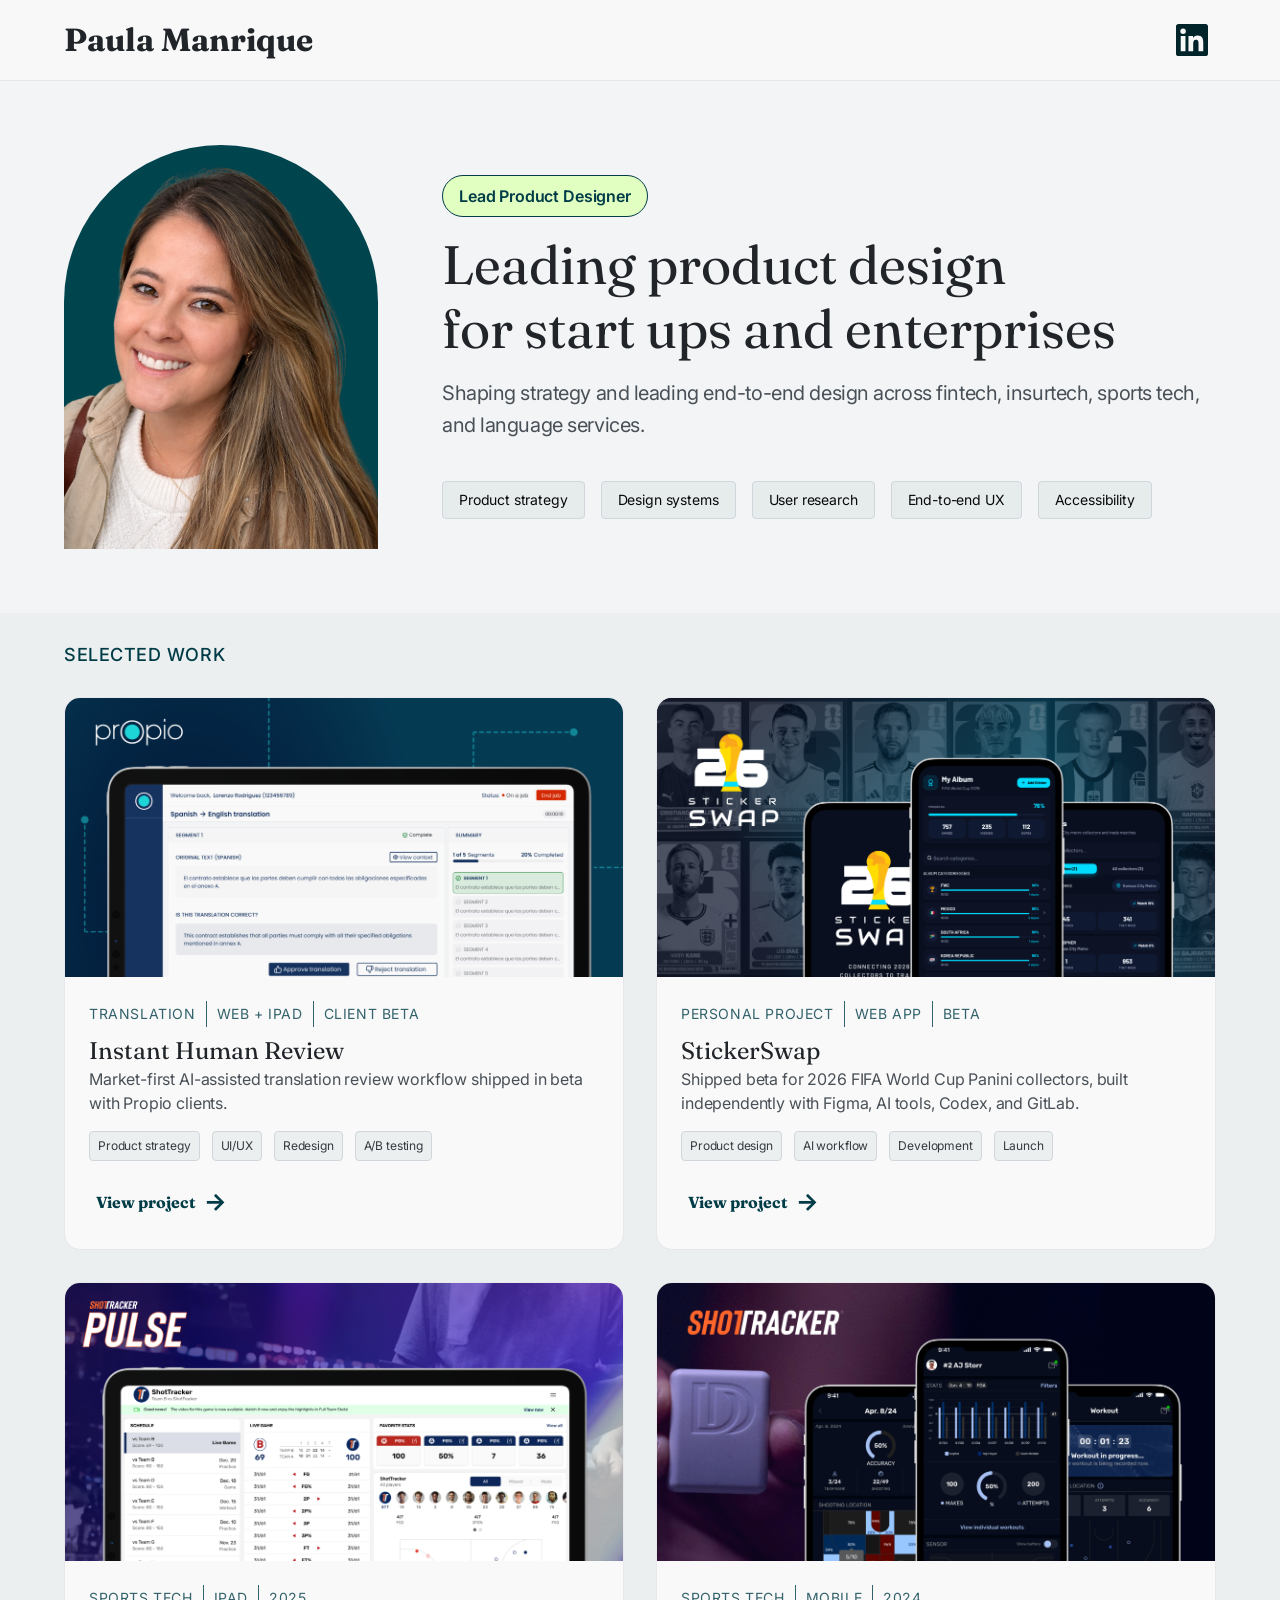
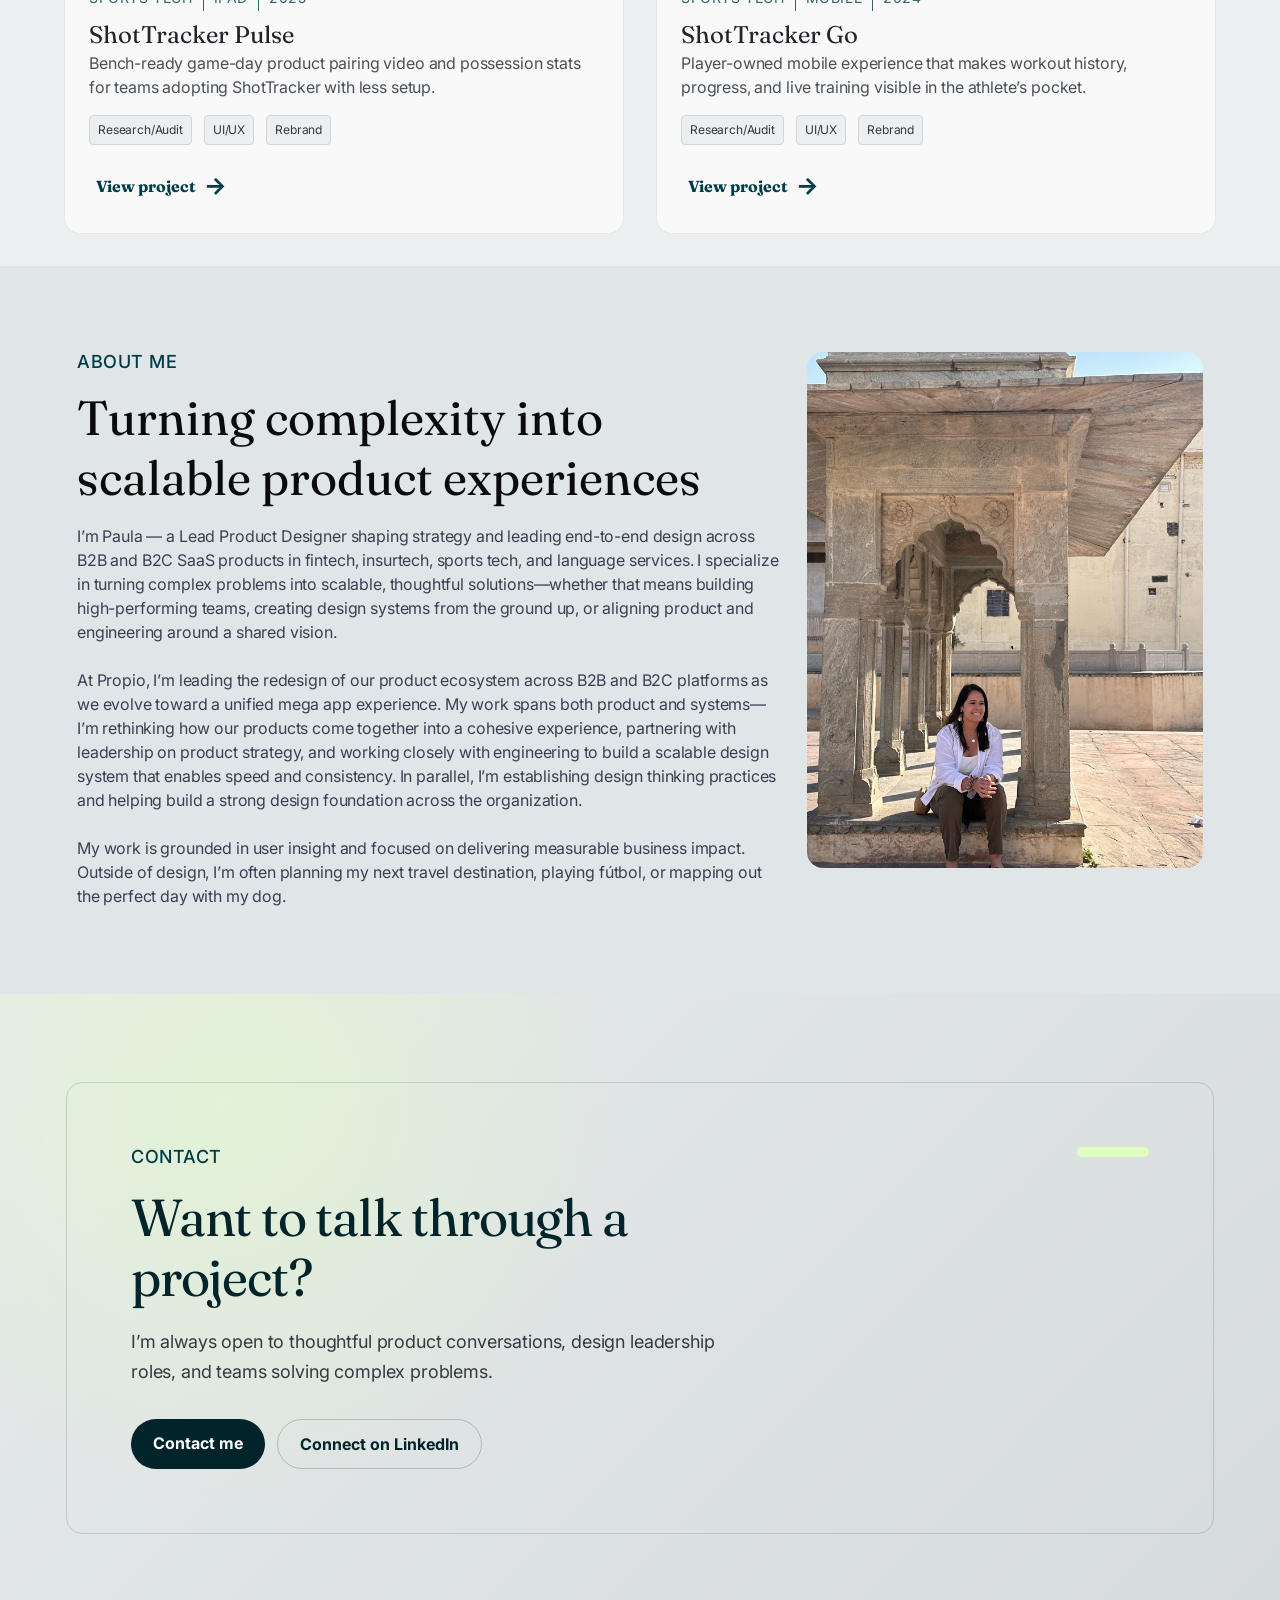
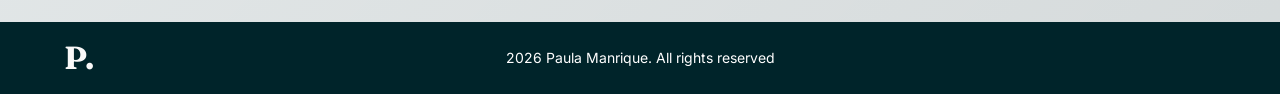
==== commit db473df7: "Refine portfolio contact section" ====
--- a/index.html
+++ b/index.html
@@ -14,7 +14,7 @@
       href="https://fonts.googleapis.com/css2?family=Fraunces:opsz,wght,SOFT@9..144,400..700,70&family=Inter:wght@400;500;600&display=swap"
       rel="stylesheet"
     />
-    <link rel="stylesheet" href="./styles.css?v=tags-first" />
+    <link rel="stylesheet" href="./styles.css?v=contact-refine" />
   </head>
   <body>
     <header class="site-header">
--- a/styles.css
+++ b/styles.css
@@ -1739,51 +1739,61 @@
 
 .contact-section {
   background:
-    radial-gradient(circle at 18% 18%, rgba(225, 255, 193, 0.42), transparent 30%),
+    radial-gradient(circle at 18% 18%, rgba(225, 255, 193, 0.48), transparent 34%),
     linear-gradient(135deg, rgba(0, 60, 71, 0.08), rgba(0, 36, 42, 0.14));
-  padding: 72px 64px;
+  padding: 88px 64px;
 }
 
 .contact-inner {
-  align-items: flex-start;
-  border: 1px solid rgba(0, 60, 71, 0.12);
-  border-radius: 8px;
-  display: grid;
-  gap: 24px;
-  grid-template-columns: minmax(0, 1fr) auto;
+  border: 1px solid rgba(0, 60, 71, 0.16);
+  border-radius: 16px;
   margin: 0 auto;
-  max-width: 1288px;
-  padding: 40px;
+  max-width: 1148px;
+  overflow: hidden;
+  padding: 64px;
+  position: relative;
+}
+
+.contact-inner::after {
+  background: var(--green);
+  border-radius: 999px;
+  content: "";
+  height: 10px;
+  position: absolute;
+  right: 64px;
+  top: 64px;
+  width: 72px;
 }
 
 .contact-inner .section-kicker {
-  grid-column: 1 / -1;
-  margin: 0;
+  margin: 0 0 20px;
 }
 
 .contact-inner h2 {
   color: var(--footer);
-  font-size: 48px;
-  line-height: 54px;
-  margin: 0;
-  max-width: 640px;
+  font-family: Fraunces, Georgia, serif;
+  font-size: 52px;
+  font-weight: 400;
+  letter-spacing: -1.2px;
+  line-height: 60px;
+  margin: 0 0 20px;
+  max-width: 680px;
 }
 
 .contact-inner p:not(.section-kicker) {
   color: var(--body);
-  font-size: 20px;
+  font-size: 18px;
+  letter-spacing: -0.15px;
   line-height: 30px;
   margin: 0;
-  max-width: 560px;
+  max-width: 620px;
 }
 
 .contact-actions {
-  align-items: flex-end;
-  display: flex;
-  flex-direction: column;
-  gap: 14px;
-  grid-row: 2 / span 2;
-  grid-column: 2;
+  display: flex;
+  flex-wrap: wrap;
+  gap: 12px;
+  margin-top: 32px;
 }
 
 .contact-button,
@@ -1793,6 +1803,11 @@
   font-weight: 700;
   line-height: 20px;
   padding: 14px 22px;
+  transition:
+    background 180ms ease,
+    border-color 180ms ease,
+    color 180ms ease,
+    transform 180ms ease;
   white-space: nowrap;
 }
 
@@ -1804,6 +1819,24 @@
 .contact-link {
   border: 1px solid rgba(0, 36, 42, 0.22);
   color: var(--footer);
+}
+
+.contact-button:hover,
+.contact-button:focus-visible,
+.contact-link:hover,
+.contact-link:focus-visible {
+  transform: translateY(-2px);
+}
+
+.contact-button:hover,
+.contact-button:focus-visible {
+  background: var(--accent);
+}
+
+.contact-link:hover,
+.contact-link:focus-visible {
+  background: rgba(225, 255, 193, 0.72);
+  border-color: var(--accent);
 }
 
 .site-footer {
@@ -2511,14 +2544,8 @@
     padding: 56px 32px;
   }
 
-  .contact-inner {
-    grid-template-columns: 1fr;
-  }
-
   .contact-actions {
     align-items: flex-start;
-    grid-column: auto;
-    grid-row: auto;
   }
 
   .stickerswap-hero {
@@ -2776,6 +2803,12 @@
     padding: 28px;
   }
 
+  .contact-inner::after {
+    right: 28px;
+    top: 32px;
+    width: 48px;
+  }
+
   .contact-inner h2 {
     font-size: 36px;
     line-height: 42px;
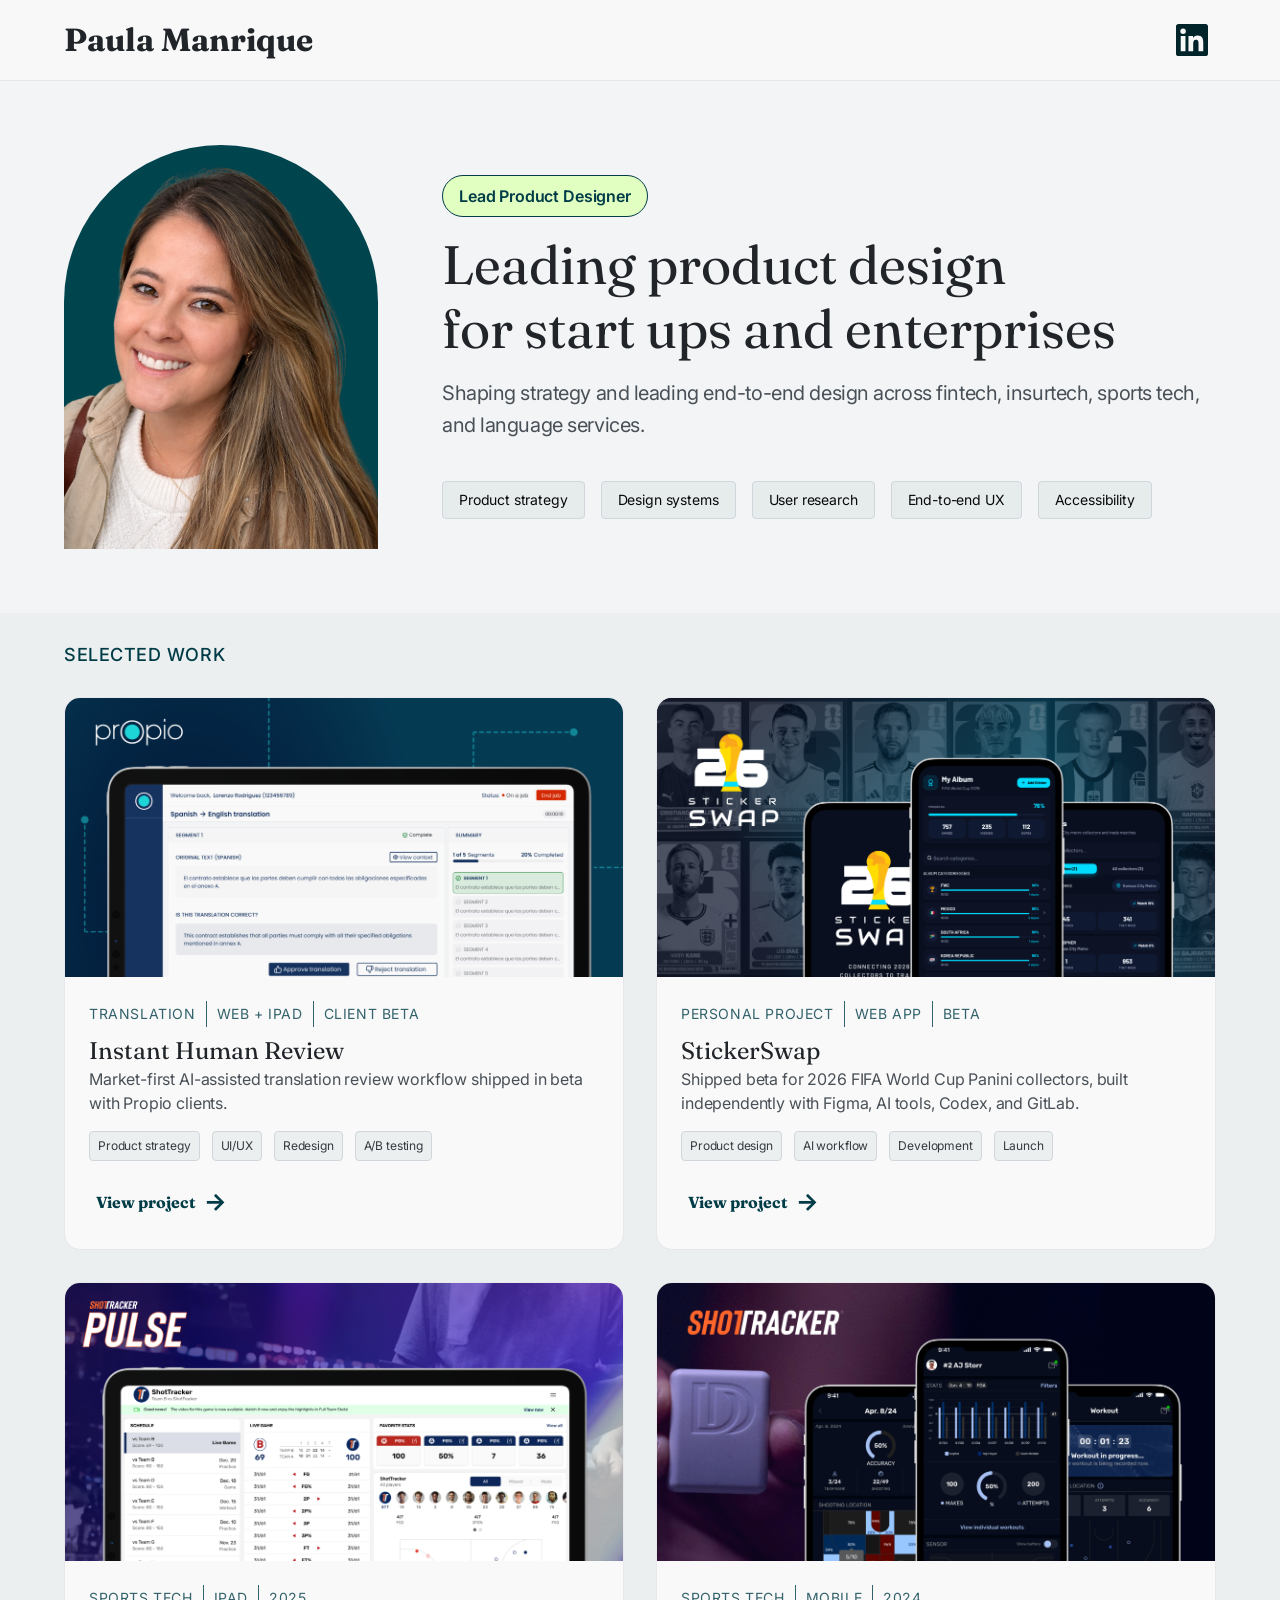
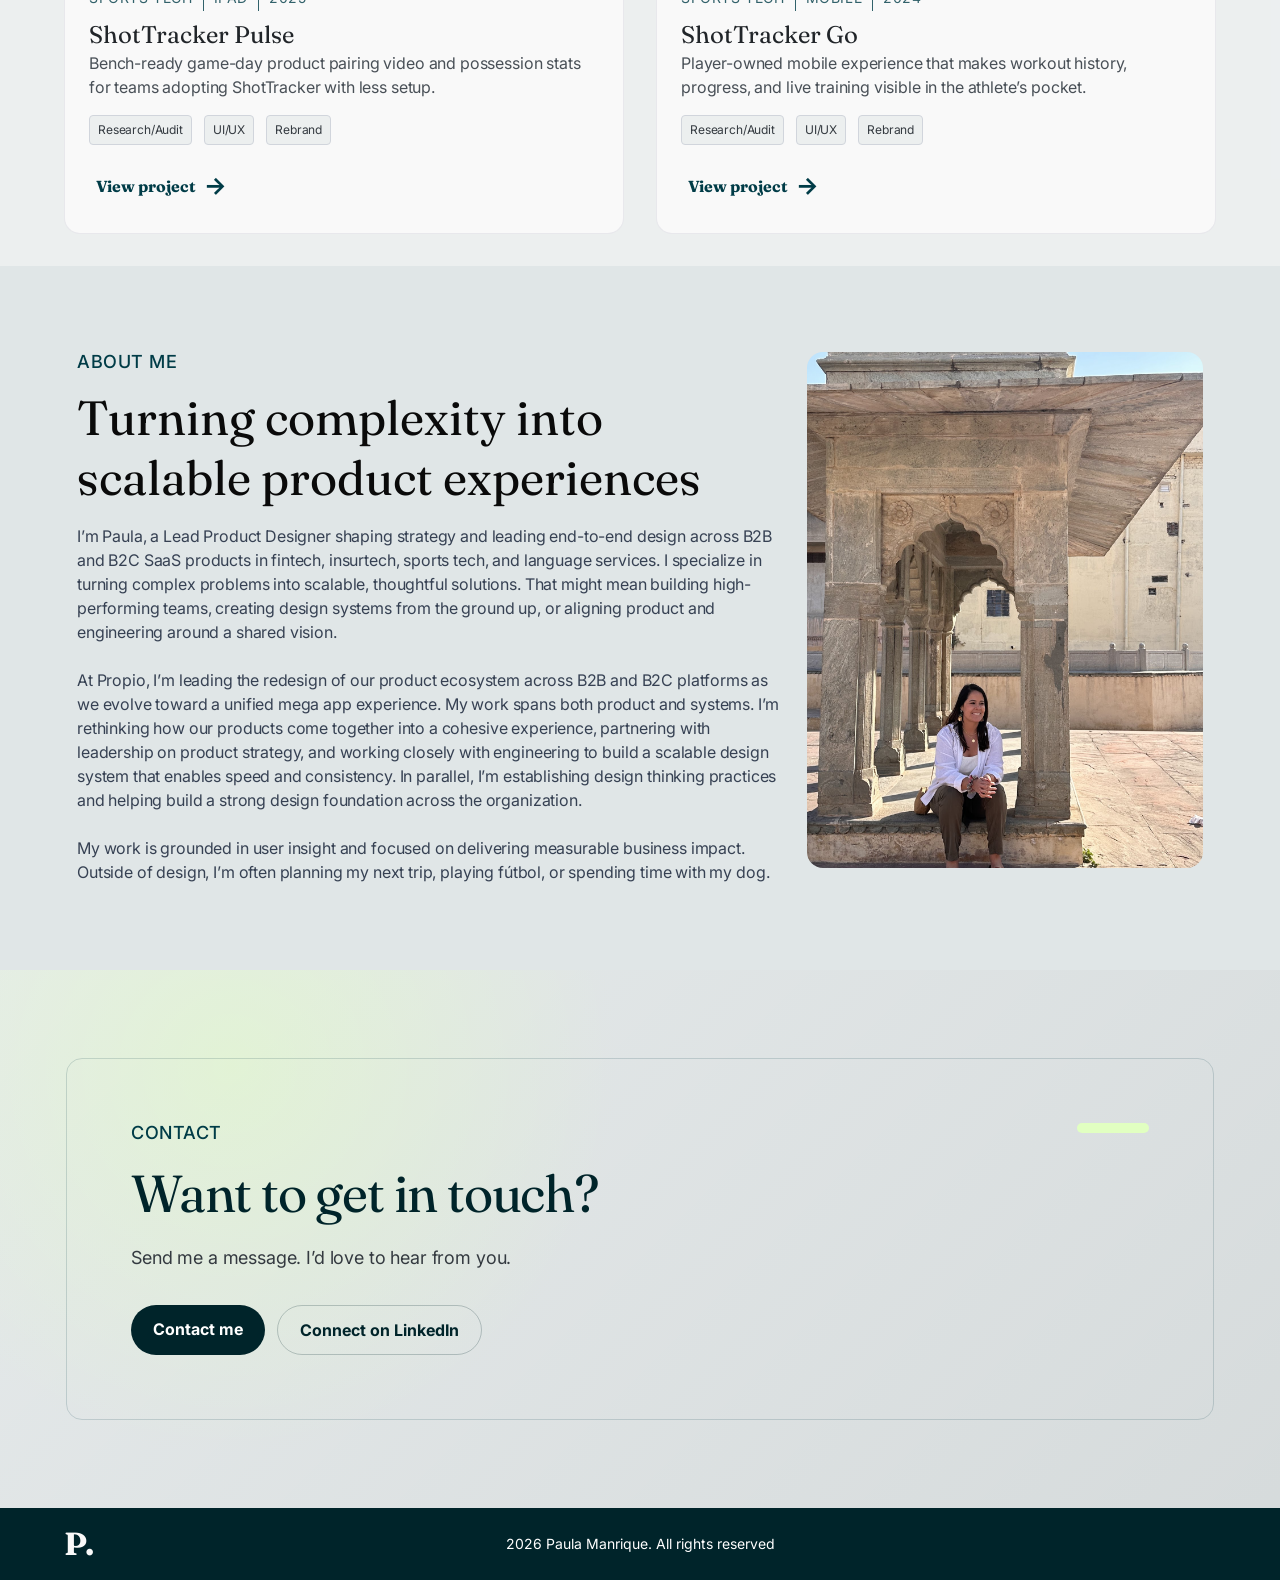
==== commit 1ed72634: "Refine portfolio copy and mobile layouts" ====
--- a/index.html
+++ b/index.html
@@ -238,18 +238,18 @@
               Turning complexity into scalable product experiences
             </h2>
             <p>
-              I’m Paula — a Lead Product Designer shaping strategy and leading
+              I’m Paula, a Lead Product Designer shaping strategy and leading
               end-to-end design across B2B and B2C SaaS products in fintech,
               insurtech, sports tech, and language services. I specialize in
               turning complex problems into scalable, thoughtful
-              solutions—whether that means building high-performing teams,
+              solutions. That might mean building high-performing teams,
               creating design systems from the ground up, or aligning product
               and engineering around a shared vision.
             </p>
             <p>
               At Propio, I’m leading the redesign of our product ecosystem
               across B2B and B2C platforms as we evolve toward a unified mega
-              app experience. My work spans both product and systems—I’m
+              app experience. My work spans both product and systems. I’m
               rethinking how our products come together into a cohesive
               experience, partnering with leadership on product strategy, and
               working closely with engineering to build a scalable design system
@@ -260,8 +260,7 @@
             <p>
               My work is grounded in user insight and focused on delivering
               measurable business impact. Outside of design, I’m often planning
-              my next travel destination, playing fútbol, or mapping out the
-              perfect day with my dog.
+              my next trip, playing fútbol, or spending time with my dog.
             </p>
           </div>
           <img
@@ -275,11 +274,8 @@
       <section class="contact-section" aria-labelledby="contact-title">
         <div class="contact-inner">
           <p class="section-kicker">Contact</p>
-          <h2 id="contact-title">Want to talk through a project?</h2>
-          <p>
-            I’m always open to thoughtful product conversations, design
-            leadership roles, and teams solving complex problems.
-          </p>
+          <h2 id="contact-title">Want to get in touch?</h2>
+          <p>Send me a message. I’d love to hear from you.</p>
           <div class="contact-actions">
             <a
               class="contact-button"
--- a/styles.css
+++ b/styles.css
@@ -604,6 +604,10 @@
 
 .case-section {
   padding: 16px 0;
+}
+
+.case-section > .case-kicker {
+  margin-bottom: 16px;
 }
 
 .case-section > p:not(.case-kicker):not(.step) {
@@ -2671,8 +2675,19 @@
   }
 
   .case-hero img {
-    aspect-ratio: 1830 / 554;
-    min-height: 210px;
+    aspect-ratio: auto;
+    display: block;
+    object-fit: contain;
+  }
+
+  .tag-list {
+    flex-wrap: wrap;
+    overflow-x: visible;
+  }
+
+  .tag-list li {
+    flex: 0 0 auto;
+    max-width: 100%;
   }
 
   .case-intro {
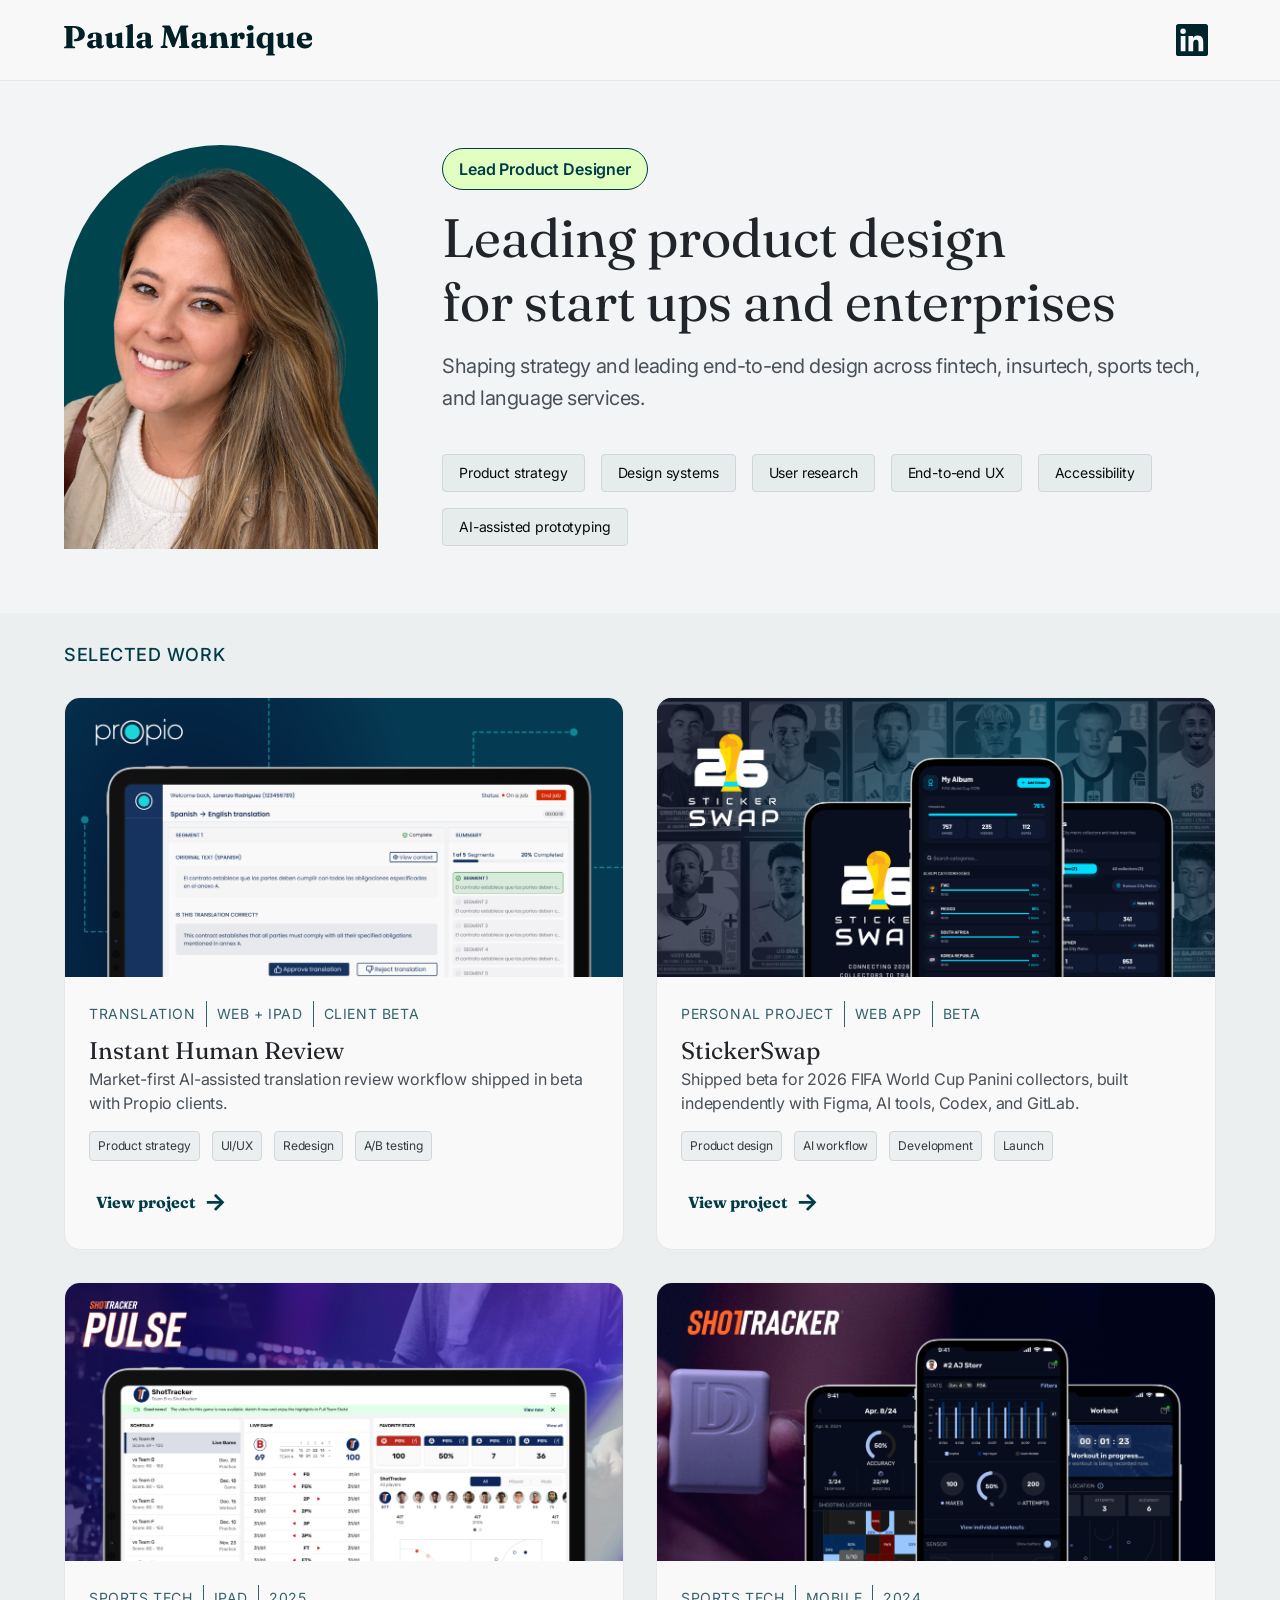
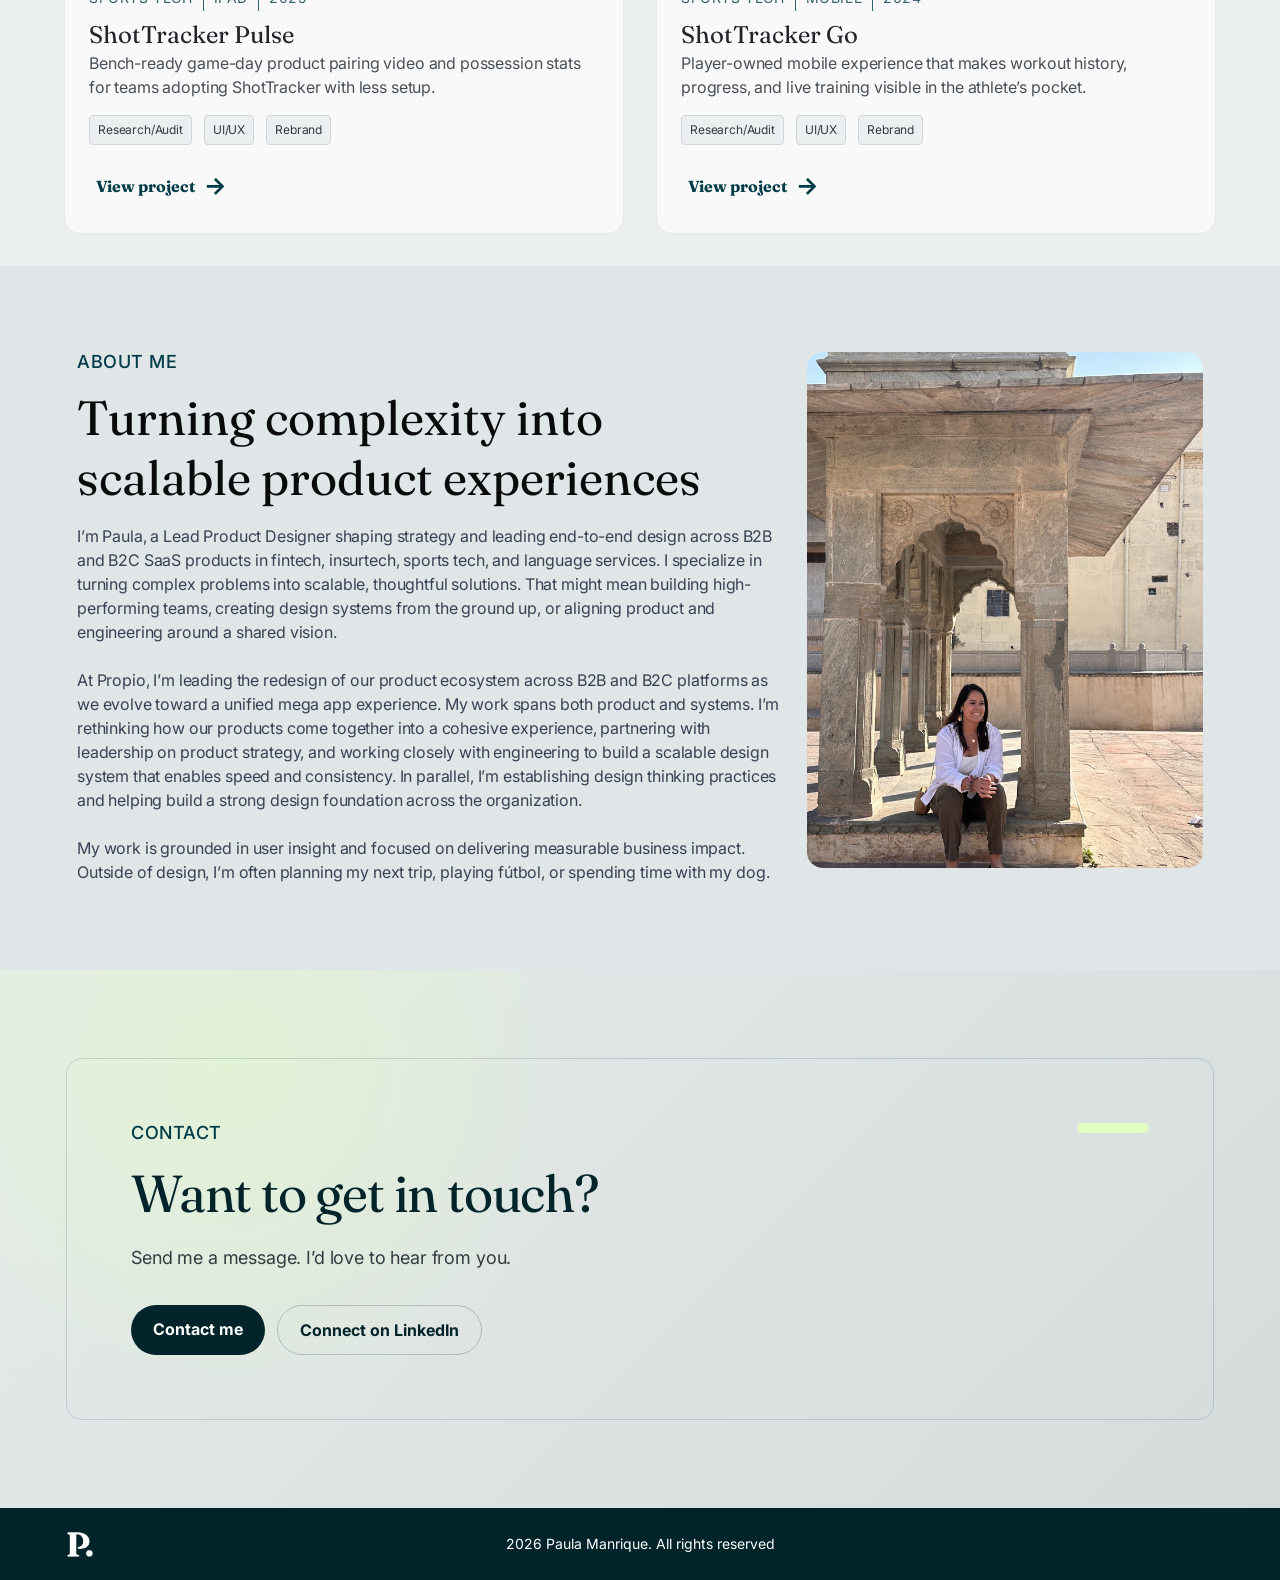
==== commit 1055ec12: "Publish portfolio content and brand updates" ====
--- a/index.html
+++ b/index.html
@@ -14,11 +14,14 @@
       href="https://fonts.googleapis.com/css2?family=Fraunces:opsz,wght,SOFT@9..144,400..700,70&family=Inter:wght@400;500;600&display=swap"
       rel="stylesheet"
     />
-    <link rel="stylesheet" href="./styles.css?v=contact-refine" />
+    <link rel="icon" type="image/png" href="./assets/favicon.png" />
+    <link rel="stylesheet" href="./styles.css?v=brand-assets-small" />
   </head>
   <body>
     <header class="site-header">
-      <a class="brand" href="./">Paula Manrique</a>
+      <a class="brand" href="./" aria-label="Paula Manrique home">
+        <img class="brand-logo" src="./assets/paula-wordmark.svg" alt="Paula Manrique" />
+      </a>
       <a
         class="linkedin"
         href="https://www.linkedin.com/in/paulamanriquer/"
@@ -60,6 +63,7 @@
               <li>User research</li>
               <li>End-to-end UX</li>
               <li>Accessibility</li>
+              <li>AI-assisted prototyping</li>
             </ul>
           </div>
         </div>
@@ -297,7 +301,7 @@
     </main>
 
     <footer class="site-footer">
-      <p class="footer-mark">P.</p>
+      <img class="footer-mark" src="./assets/paula-mark-footer.png" alt="" />
       <p>2026 Paula Manrique. All rights reserved</p>
     </footer>
   </body>
--- a/styles.css
+++ b/styles.css
@@ -48,12 +48,15 @@
   padding: 16px 64px;
 }
 
-.brand,
-.footer-mark {
-  font-family: Fraunces, Georgia, serif;
-  font-size: 32px;
-  font-weight: 700;
-  line-height: 32px;
+.brand {
+  align-items: center;
+  display: inline-flex;
+}
+
+.brand-logo {
+  filter: brightness(0) saturate(100%) invert(11%) sepia(19%) saturate(2368%) hue-rotate(145deg) brightness(91%) contrast(102%);
+  height: 32px;
+  width: auto;
 }
 
 .linkedin {
@@ -1865,9 +1868,11 @@
 }
 
 .footer-mark {
-  color: var(--surface);
+  height: 32px;
   left: 64px;
+  object-fit: contain;
   position: absolute;
+  width: 32px;
 }
 
 .stickerswap-detail main {
@@ -2583,8 +2588,9 @@
     padding: 10px 24px;
   }
 
-  .brand {
-    font-size: 26px;
+  .brand-logo {
+    height: 26px;
+    width: auto;
   }
 
   .linkedin {
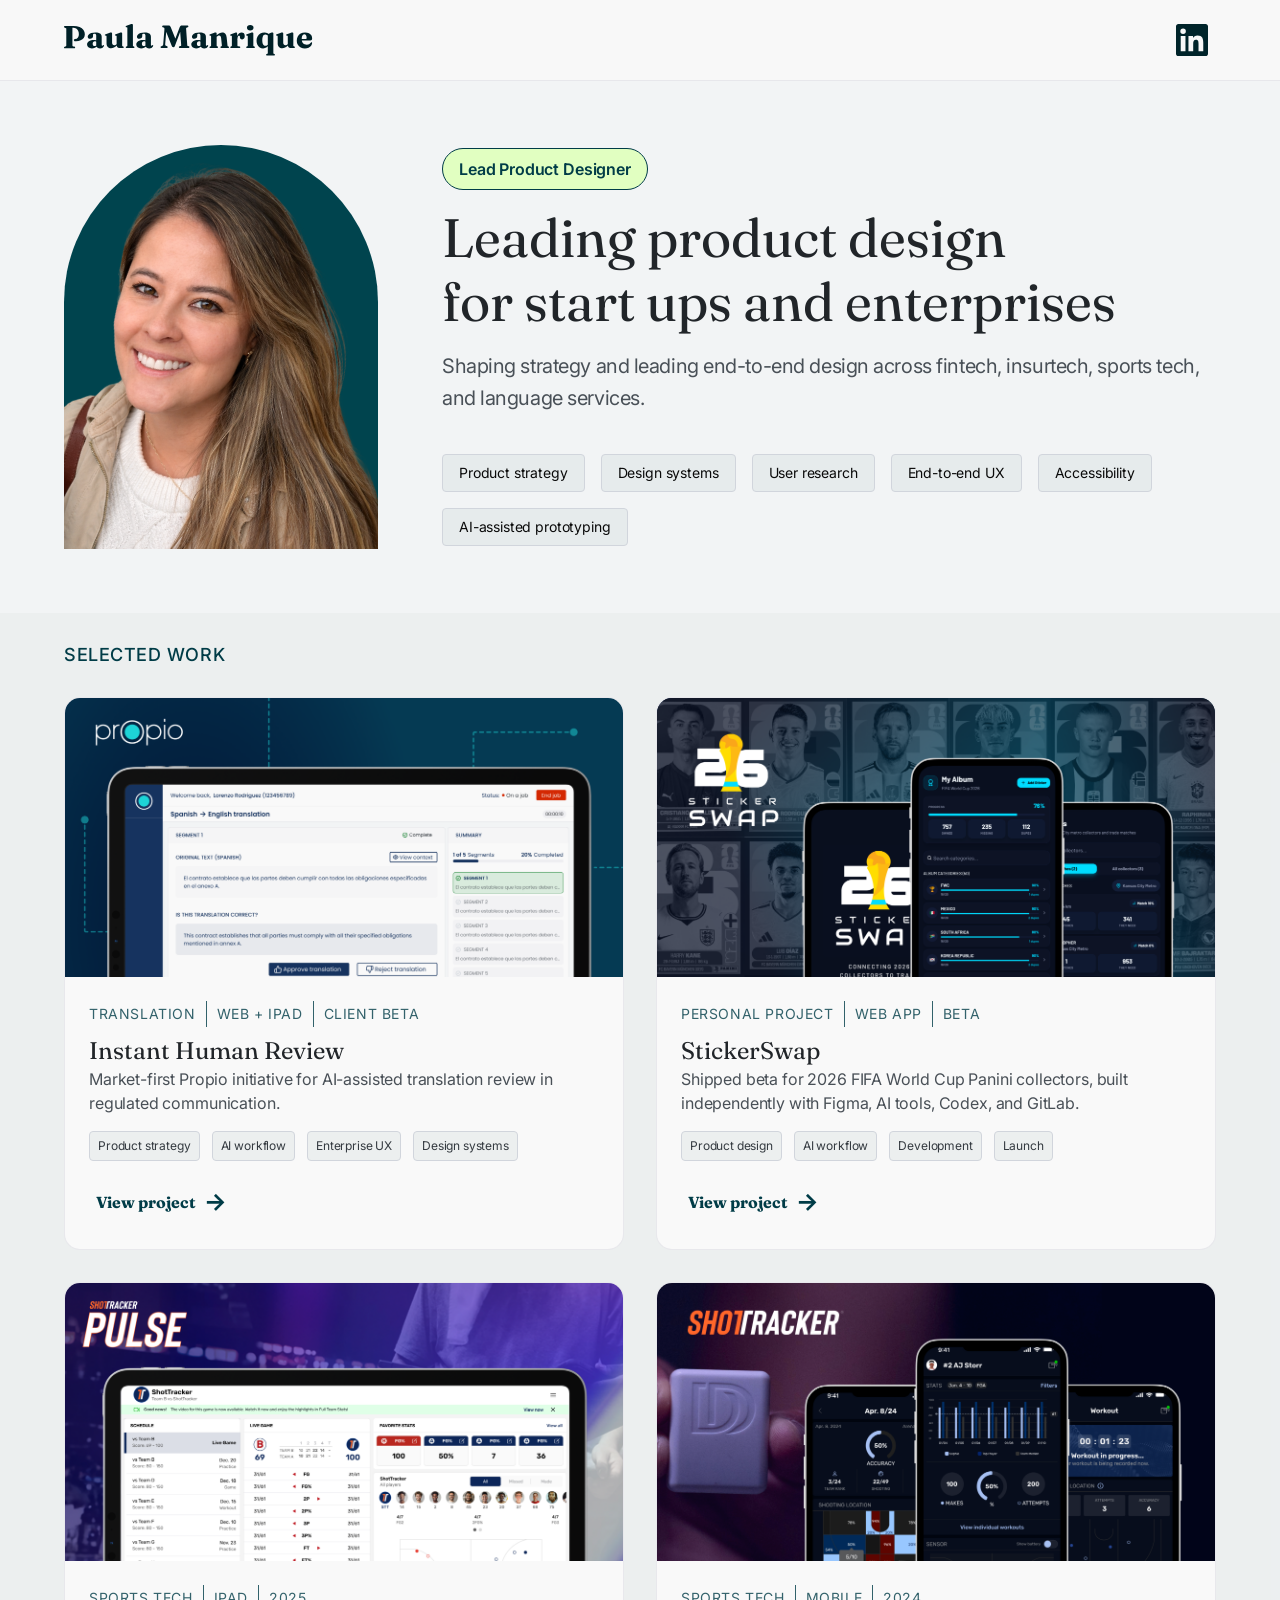
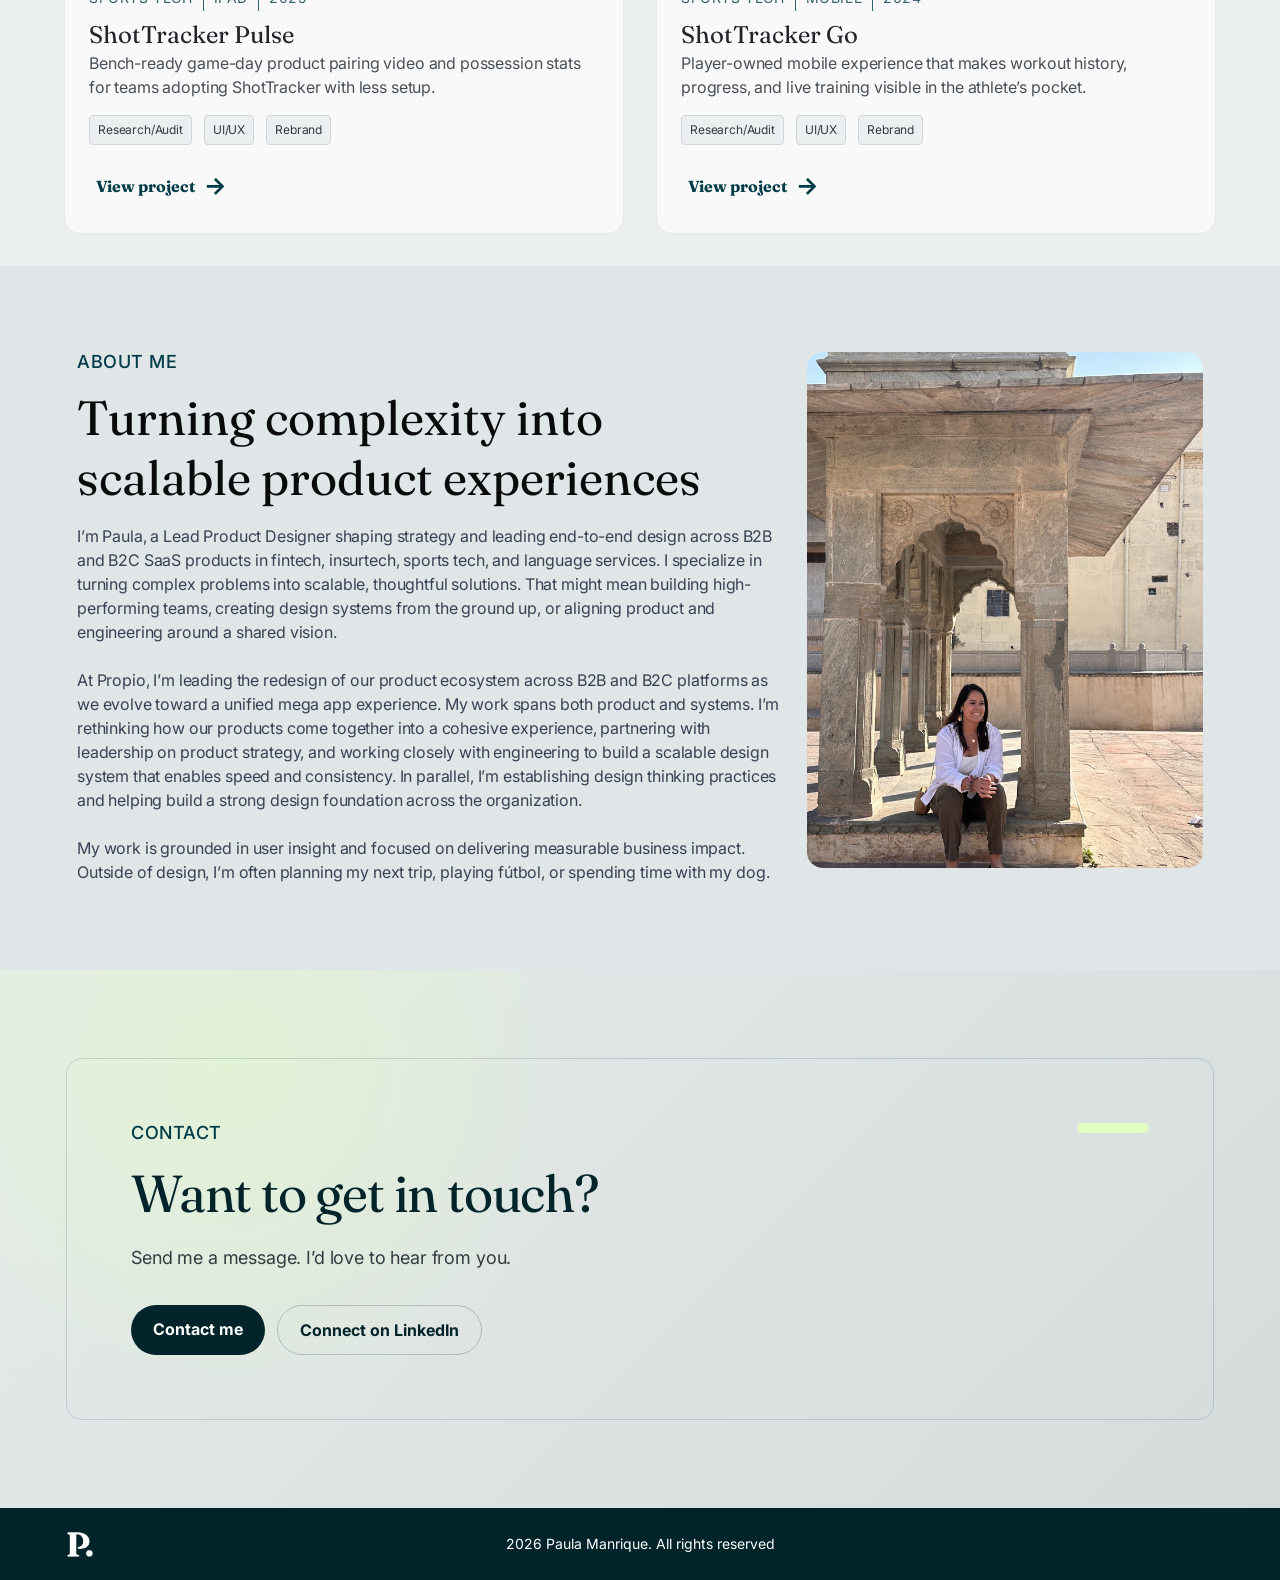
==== commit 8bb5118a: "Redact Instant Human Review case study" ====
--- a/index.html
+++ b/index.html
@@ -88,15 +88,15 @@
                 </p>
                 <h2>Instant Human Review</h2>
                 <p>
-                  Market-first AI-assisted translation review workflow shipped
-                  in beta with Propio clients.
+                  Market-first Propio initiative for AI-assisted translation
+                  review in regulated communication.
                 </p>
                 <div class="card-footer">
                   <ul class="tag-list" aria-label="Project work">
                     <li>Product strategy</li>
-                    <li>UI/UX</li>
-                    <li>Redesign</li>
-                    <li>A/B testing</li>
+                    <li>AI workflow</li>
+                    <li>Enterprise UX</li>
+                    <li>Design systems</li>
                   </ul>
                   <span class="project-link">
                     View project
--- a/styles.css
+++ b/styles.css
@@ -1144,20 +1144,12 @@
   width: 100%;
 }
 
-#ihr-propio-one-tab:checked ~ .artifact-tabs label[for="ihr-propio-one-tab"],
-#ihr-interpreter-tab:checked ~ .artifact-tabs label[for="ihr-interpreter-tab"],
-#ihr-test-a-tab:checked ~ .artifact-tabs label[for="ihr-test-a-tab"],
-#ihr-test-b-tab:checked ~ .artifact-tabs label[for="ihr-test-b-tab"],
 #helix-before-tab:checked ~ .artifact-tabs label[for="helix-before-tab"],
 #helix-proposed-tab:checked ~ .artifact-tabs label[for="helix-proposed-tab"] {
   background: var(--green);
   color: var(--accent);
 }
 
-#ihr-propio-one-tab:checked ~ .propio-one-panel,
-#ihr-interpreter-tab:checked ~ .interpreter-panel,
-#ihr-test-a-tab:checked ~ .test-a-panel,
-#ihr-test-b-tab:checked ~ .test-b-panel,
 #helix-before-tab:checked ~ .helix-before-panel,
 #helix-proposed-tab:checked ~ .helix-proposed-panel {
   display: flex;
@@ -2317,99 +2309,12 @@
   background: var(--surface);
 }
 
-.ihr-artifact {
-  align-items: stretch;
-  background:
-    radial-gradient(circle at 82% 12%, rgba(225, 255, 193, 0.24), transparent 24%),
-    #000f2c;
-  flex-direction: column;
-}
-
-.ihr-artifact .artifact-label {
-  color: var(--green);
-}
-
-.ihr-wide-artifact {
-  align-items: stretch;
-  padding: 24px;
-}
-
-.ihr-wide-artifact img {
-  height: auto;
-  object-fit: contain;
-  width: 100%;
-}
-
-.ihr-tabbed-artifact,
 .helix-tabbed-artifact {
   min-height: 300px;
 }
 
-.ihr-tabbed-artifact .tabbed-panel img,
 .helix-tabbed-artifact .tabbed-panel img {
   box-shadow: none;
-}
-
-.ihr-workflow {
-  display: grid;
-  gap: 8px;
-}
-
-.ihr-workflow span,
-.ihr-test-card p {
-  background: #f8f8f8;
-  border-radius: 8px;
-  color: #0b2a66;
-  font-size: 13px;
-  font-weight: 700;
-  line-height: 18px;
-  padding: 10px 12px;
-}
-
-.ihr-route-map {
-  align-items: stretch;
-  display: grid;
-  gap: 12px;
-  grid-template-columns: minmax(0, 1fr) auto minmax(0, 1fr);
-}
-
-.ihr-route-map > div,
-.ihr-test-card > div {
-  background: rgba(248, 248, 248, 0.08);
-  border: 1px solid rgba(248, 248, 248, 0.16);
-  border-radius: 12px;
-  padding: 16px;
-}
-
-.ihr-route-map > span {
-  align-self: center;
-  color: var(--green);
-  font-size: 24px;
-  font-weight: 700;
-}
-
-.ihr-route-map h2,
-.ihr-test-card span {
-  color: var(--surface);
-  font-family: Inter, Arial, sans-serif;
-  font-size: 14px;
-  font-weight: 700;
-  line-height: 20px;
-  margin: 0 0 10px;
-}
-
-.ihr-route-map p {
-  color: rgba(248, 248, 248, 0.78);
-}
-
-.ihr-test-card {
-  display: grid;
-  gap: 12px;
-  grid-template-columns: repeat(2, minmax(0, 1fr));
-}
-
-.ihr-test-card p {
-  margin: 0;
 }
 
 .winning-test {
@@ -2417,99 +2322,64 @@
   box-shadow: inset 0 0 0 1px rgba(225, 255, 193, 0.18);
 }
 
-.ihr-band {
-  background: #001f2f;
-}
-
-.ihr-feature-panel {
-  align-items: flex-start;
-  aspect-ratio: 611 / 460;
+.confidential-band {
   background:
-    radial-gradient(circle at 84% 16%, rgba(225, 255, 193, 0.2), transparent 25%),
-    linear-gradient(145deg, #0c6477 0%, #083851 46%, #000f2c 100%);
-  display: flex;
-  flex-direction: column;
-  justify-content: flex-end;
-  min-height: 0;
-}
-
-.ihr-feature-panel p {
+    radial-gradient(circle at 12% 20%, rgba(225, 255, 193, 0.18), transparent 28%),
+    linear-gradient(135deg, #001f2f 0%, #002a35 52%, #003c47 100%);
+  padding: clamp(56px, 8vw, 96px) 16px;
+}
+
+.confidential-note {
+  background:
+    linear-gradient(145deg, rgba(0, 60, 71, 0.82), rgba(0, 31, 47, 0.94)),
+    #001f2f;
+  border: 1px solid rgba(225, 255, 193, 0.28);
+  border-radius: 8px;
+  box-shadow: 0 22px 56px rgba(0, 20, 36, 0.28);
+  margin: 0 auto;
+  max-width: 1120px;
+  overflow: hidden;
+  padding: clamp(32px, 6vw, 72px);
+  position: relative;
+}
+
+.confidential-note::before {
+  background: var(--green);
+  border-radius: 999px;
+  content: "";
+  height: 8px;
+  left: clamp(32px, 6vw, 72px);
+  position: absolute;
+  top: clamp(24px, 4vw, 40px);
+  width: 96px;
+}
+
+.confidential-note .case-kicker {
   color: var(--green);
-  font-size: 13px;
-  font-weight: 700;
-  letter-spacing: 1.2px;
-  line-height: 18px;
-  margin: 0 0 12px;
-  text-transform: uppercase;
-}
-
-.ihr-feature-panel h2 {
-  color: var(--surface);
-  font-family: Fraunces, Georgia, serif;
-  font-size: 34px;
-  font-weight: 700;
-  line-height: 38px;
-  margin: 0;
-  text-transform: none;
-}
-
-.ihr-screen-media {
-  aspect-ratio: 1629 / 1053;
-  min-height: 0;
-}
-
-.ihr-screen-media img {
-  height: 100%;
-  object-fit: contain;
-  width: 100%;
-}
-
-.ihr-variant-media {
-  display: grid;
-  gap: 8px;
-  grid-template-columns: repeat(2, minmax(0, 1fr));
-  padding: 8px;
-}
-
-.ihr-variant-media img {
-  border-radius: 10px;
-  object-fit: cover;
-}
-
-.ihr-results-table {
-  background: var(--tag-bg);
-  border-radius: 8px;
-  display: grid;
-  overflow: hidden;
-}
-
-.ihr-results-table [role="row"] {
-  display: grid;
-  grid-template-columns: 1.35fr 0.8fr 0.8fr;
-}
-
-.ihr-results-table [role="row"]:not(:last-child) {
-  border-bottom: 1px solid var(--border);
-}
-
-.ihr-results-table span {
-  color: var(--body);
-  font-size: 14px;
-  letter-spacing: 0.2px;
-  line-height: 20px;
-  padding: 12px 14px;
-}
-
-.ihr-results-table [role="columnheader"] {
-  background: rgba(0, 60, 71, 0.1);
-  color: var(--accent);
-  font-weight: 700;
-  text-transform: uppercase;
-}
-
-.ihr-results-table [role="cell"]:last-child {
-  color: var(--accent);
-  font-weight: 700;
+  margin: 28px 0 18px;
+}
+
+.confidential-note h2 {
+  color: #f8f8f8;
+  font-family: var(--serif);
+  font-size: clamp(40px, 6vw, 78px);
+  font-weight: 650;
+  letter-spacing: 0;
+  line-height: 0.98;
+  margin: 0 0 24px;
+  max-width: 820px;
+}
+
+.confidential-note p:not(.case-kicker) {
+  color: rgba(248, 248, 248, 0.88);
+  font-size: 17px;
+  line-height: 26px;
+  margin: 0;
+  max-width: 820px;
+}
+
+.confidential-note p:not(.case-kicker) + p {
+  margin-top: 18px;
 }
 
 @media (max-width: 980px) {
@@ -2538,6 +2408,10 @@
   .four-up,
   .two-up-media {
     grid-template-columns: repeat(2, minmax(0, 1fr));
+  }
+
+  .confidential-note h2 {
+    font-size: clamp(38px, 8vw, 58px);
   }
 
   .promo-video-grid {
@@ -2748,16 +2622,6 @@
     grid-template-columns: 1fr;
   }
 
-  .ihr-route-map,
-  .ihr-test-card {
-    grid-template-columns: 1fr;
-  }
-
-  .ihr-route-map > span {
-    justify-self: center;
-    transform: rotate(90deg);
-  }
-
   .player-access-map {
     grid-template-columns: 1fr;
   }
@@ -2768,6 +2632,38 @@
 
   .feature-band {
     padding: 24px;
+  }
+
+  .confidential-band {
+    padding: 36px 24px;
+  }
+
+  .confidential-note {
+    padding: 40px 24px 32px;
+  }
+
+  .confidential-note::before {
+    height: 6px;
+    left: 24px;
+    top: 24px;
+    width: 72px;
+  }
+
+  .confidential-note .case-kicker {
+    font-size: 12px;
+    line-height: 18px;
+    margin: 20px 0 14px;
+  }
+
+  .confidential-note h2 {
+    font-size: 38px;
+    line-height: 42px;
+    margin-bottom: 18px;
+  }
+
+  .confidential-note p:not(.case-kicker) {
+    font-size: 16px;
+    line-height: 25px;
   }
 
   .feature-media {
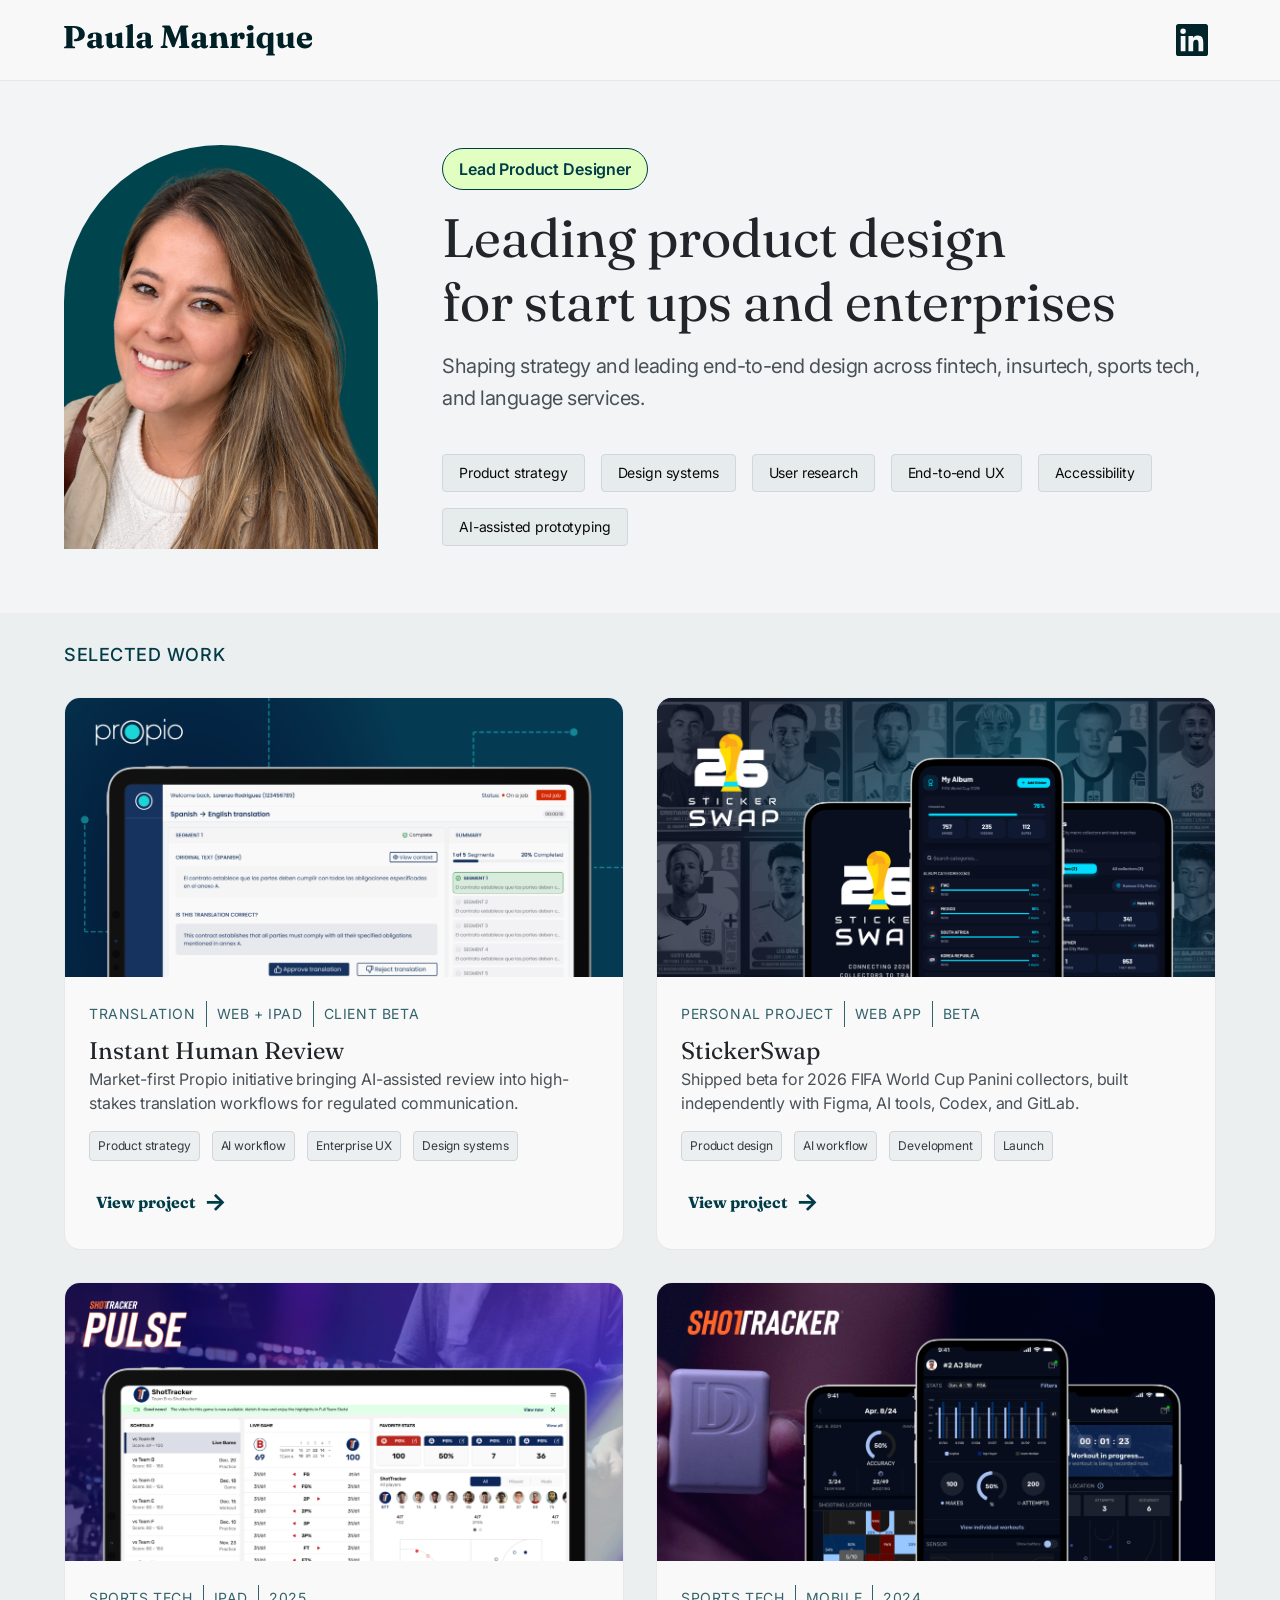
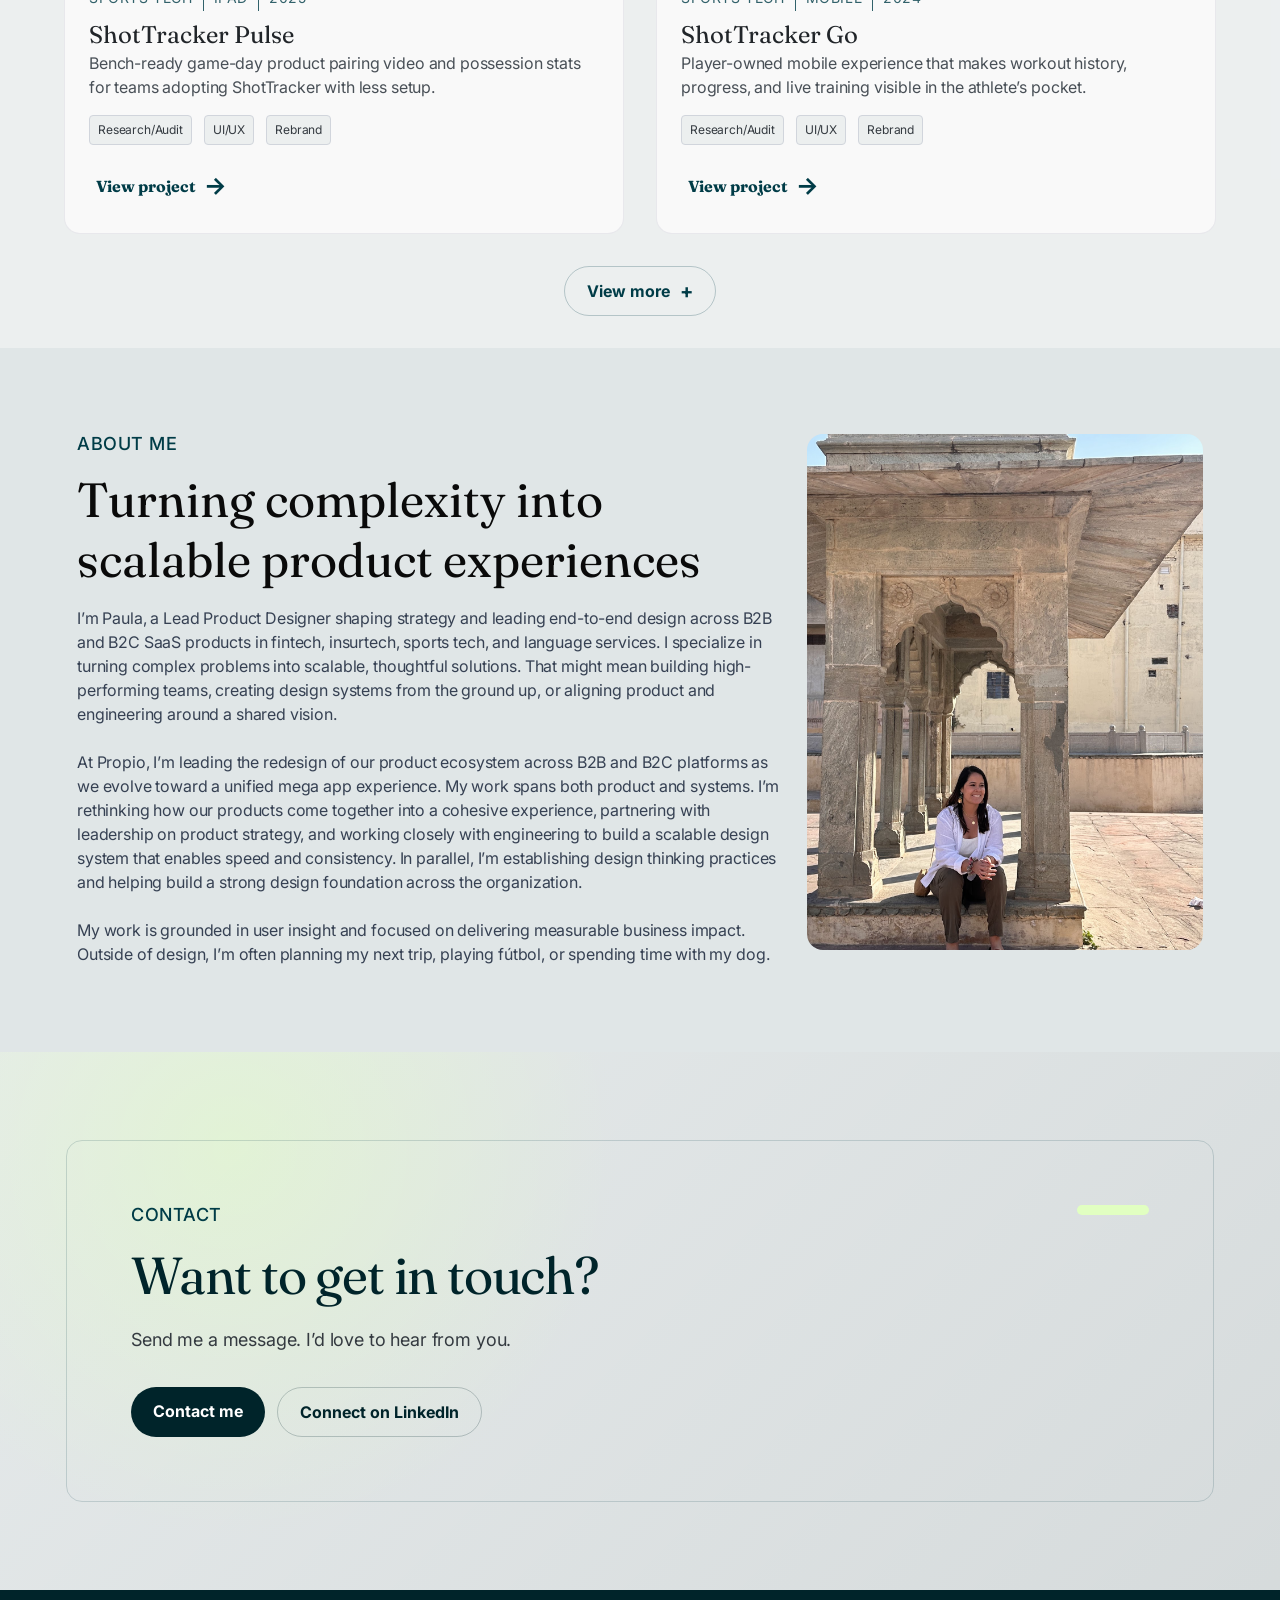
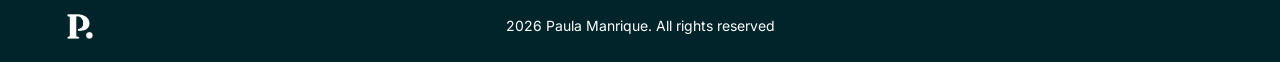
==== commit 6f9e0eb2: "Add coming soon project cards" ====
--- a/index.html
+++ b/index.html
@@ -88,8 +88,9 @@
                 </p>
                 <h2>Instant Human Review</h2>
                 <p>
-                  Market-first Propio initiative for AI-assisted translation
-                  review in regulated communication.
+                  Market-first Propio initiative bringing AI-assisted review
+                  into high-stakes translation workflows for regulated
+                  communication.
                 </p>
                 <div class="card-footer">
                   <ul class="tag-list" aria-label="Project work">
@@ -201,36 +202,74 @@
               </div>
             </a>
 
-            <article class="project-card coming-soon" hidden>
-              <div class="project-media gradient-teal">
-                <p class="coming-pill">Coming soon 2026</p>
-                <img
-                  class="soon-image"
-                  src="./assets/interpreter-portal.png"
-                  alt="Blurred preview of the Interpreter Portal product"
-                />
-              </div>
-              <div class="project-copy">
-                <p class="meta">
-                  <span>Interpretation</span><span>Web</span
-                  ><span>Coming 2026</span>
-                </p>
-                <h2>Interpreter Portal</h2>
-                <p>
-                  Complete product redesign of a critical workflow platform for
-                  10K+ interpreters around the world.
-                </p>
-                <div class="card-footer">
-                  <ul class="tag-list" aria-label="Project work">
-                    <li>Product strategy</li>
-                    <li>UI/UX</li>
-                    <li>Redesign</li>
-                    <li>User testing</li>
-                  </ul>
-                </div>
-              </div>
-            </article>
-          </div>
+          </div>
+
+          <details class="more-work">
+            <summary>
+              <span class="summary-open">View more</span>
+            </summary>
+            <div class="project-grid more-work-grid">
+              <article class="project-card coming-soon">
+                <div class="project-media gradient-teal">
+                  <img
+                    class="project-thumbnail"
+                    src="./assets/interpreter-portal-coming-soon.png"
+                    alt="Blurred preview of the Interpreter Portal product"
+                  />
+                </div>
+                <div class="project-copy">
+                  <p class="meta">
+                    <span>Interpretation</span><span>Web</span
+                    ><span>Coming 2026</span>
+                  </p>
+                  <h2>Interpreter Portal</h2>
+                  <p>
+                    Product redesign of the workflow platform supporting 10K+
+                    interpreters across Propio’s global network.
+                  </p>
+                  <div class="card-footer">
+                    <ul class="tag-list" aria-label="Project work">
+                      <li>Product strategy</li>
+                      <li>UI/UX</li>
+                      <li>Redesign</li>
+                      <li>User testing</li>
+                    </ul>
+                  </div>
+                </div>
+              </article>
+
+              <article class="project-card coming-soon">
+                <div class="project-media gradient-teal">
+                  <img
+                    class="project-thumbnail"
+                    src="./assets/translation-portal-coming-soon.png"
+                    alt="Blurred preview of the Translation Portal product"
+                  />
+                </div>
+                <div class="project-copy">
+                  <p class="meta">
+                    <span>Translation</span><span>Web</span
+                    ><span>Coming 2026</span>
+                  </p>
+                  <h2>Translation Portal</h2>
+                  <p>
+                    Proprietary client portal replacing legacy tools with a
+                    clearer way to submit orders and track the full translation
+                    lifecycle.
+                  </p>
+                  <div class="card-footer">
+                    <ul class="tag-list" aria-label="Project work">
+                      <li>Product strategy</li>
+                      <li>Client portal</li>
+                      <li>Workflow design</li>
+                      <li>Order lifecycle</li>
+                    </ul>
+                  </div>
+                </div>
+              </article>
+            </div>
+            <button class="show-less-button" type="button">Show less</button>
+          </details>
         </div>
       </section>
 
@@ -304,5 +343,6 @@
       <img class="footer-mark" src="./assets/paula-mark-footer.png" alt="" />
       <p>2026 Paula Manrique. All rights reserved</p>
     </footer>
+    <script src="./home.js" defer></script>
   </body>
 </html>
--- a/styles.css
+++ b/styles.css
@@ -439,10 +439,10 @@
 }
 
 .tag-list {
-  flex-wrap: nowrap;
+  flex-wrap: wrap;
   gap: 12px;
   max-width: 100%;
-  overflow-x: auto;
+  overflow-x: visible;
   padding-bottom: 2px;
 }
 
@@ -452,9 +452,12 @@
   border-radius: 4px;
   color: var(--body);
   font-size: 12px;
+  flex: 0 1 auto;
   letter-spacing: -0.1504px;
   line-height: 20px;
+  max-width: 100%;
   padding: 4px 8px;
+  overflow-wrap: anywhere;
   white-space: nowrap;
 }
 
@@ -478,6 +481,94 @@
   font-family: Inter, Arial, sans-serif;
   font-size: 24px;
   line-height: 1;
+}
+
+.more-work {
+  margin-top: 32px;
+}
+
+.more-work summary {
+  align-items: center;
+  border: 1px solid rgba(0, 60, 71, 0.24);
+  border-radius: 999px;
+  color: var(--accent);
+  cursor: pointer;
+  display: flex;
+  font-size: 16px;
+  font-weight: 700;
+  gap: 10px;
+  justify-content: center;
+  line-height: 20px;
+  list-style: none;
+  margin: 0 auto;
+  padding: 14px 22px;
+  width: fit-content;
+  transition:
+    background 180ms ease,
+    border-color 180ms ease,
+    transform 180ms ease;
+}
+
+.more-work summary::-webkit-details-marker {
+  display: none;
+}
+
+.more-work summary::after {
+  content: "+";
+  font-size: 20px;
+  line-height: 1;
+}
+
+.more-work summary:hover,
+.more-work summary:focus-visible {
+  background: rgba(225, 255, 193, 0.72);
+  border-color: var(--accent);
+  outline: none;
+  transform: translateY(-2px);
+}
+
+.more-work[open] summary {
+  display: none;
+}
+
+.more-work-grid {
+  margin-top: 24px;
+}
+
+.show-less-button {
+  align-items: center;
+  background: transparent;
+  border: 1px solid rgba(0, 60, 71, 0.24);
+  border-radius: 999px;
+  color: var(--accent);
+  cursor: pointer;
+  display: flex;
+  font: inherit;
+  font-size: 16px;
+  font-weight: 700;
+  gap: 10px;
+  justify-content: center;
+  line-height: 20px;
+  margin: 24px auto 0;
+  padding: 14px 22px;
+  transition:
+    background 180ms ease,
+    border-color 180ms ease,
+    transform 180ms ease;
+}
+
+.show-less-button::after {
+  content: "-";
+  font-size: 20px;
+  line-height: 1;
+}
+
+.show-less-button:hover,
+.show-less-button:focus-visible {
+  background: rgba(225, 255, 193, 0.72);
+  border-color: var(--accent);
+  outline: none;
+  transform: translateY(-2px);
 }
 
 .project-detail main {
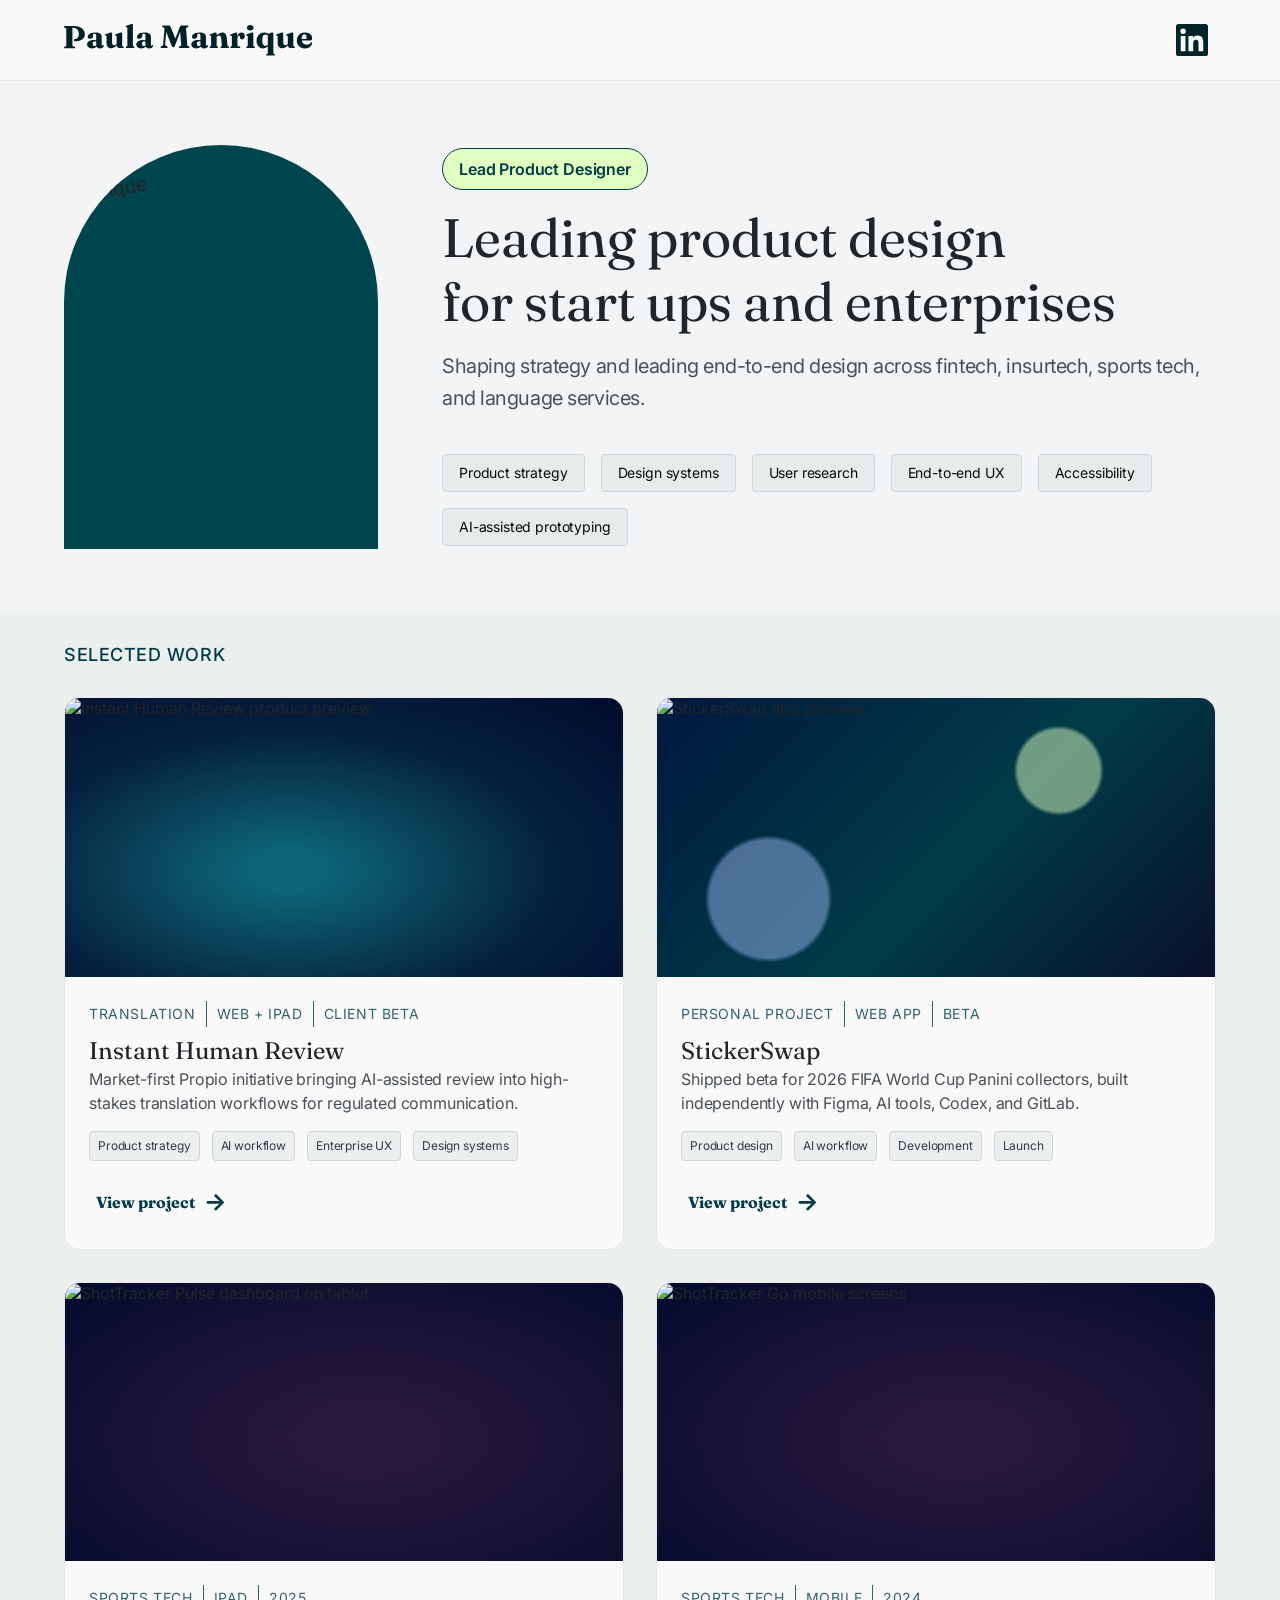
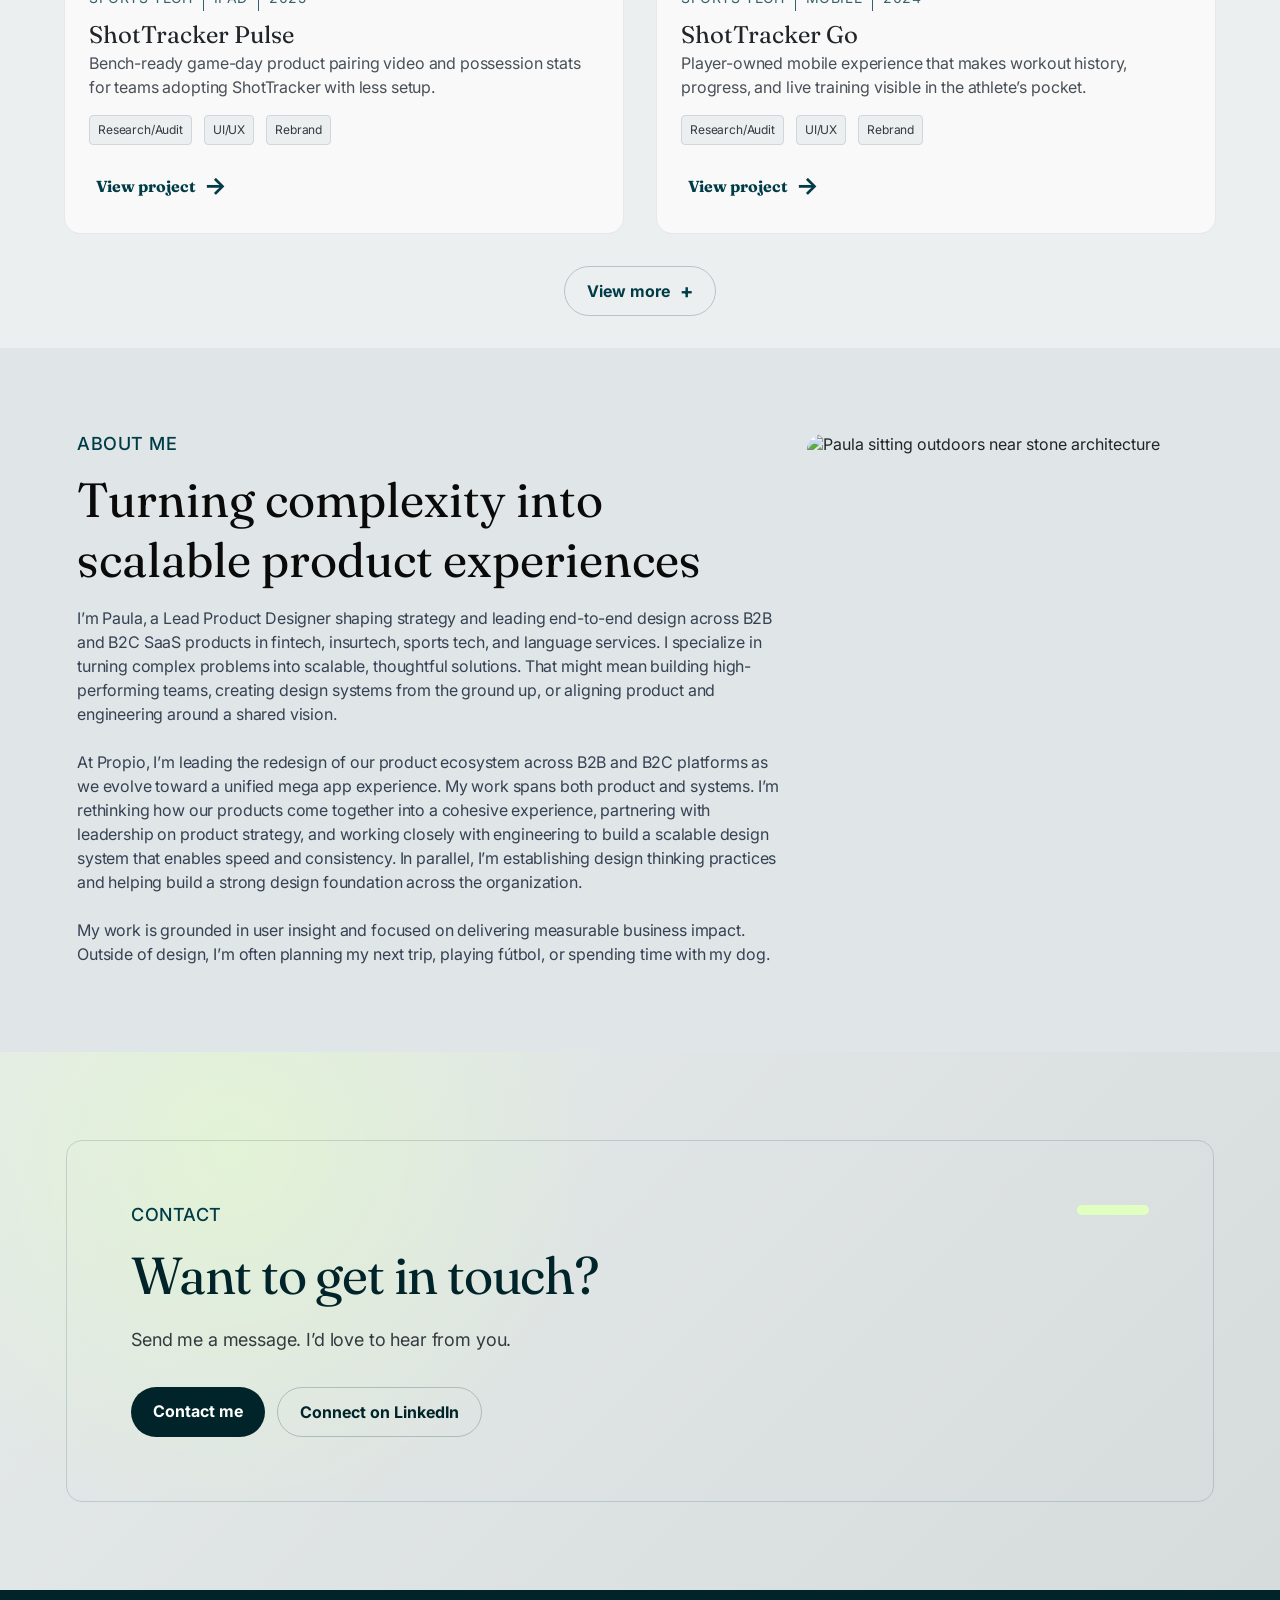
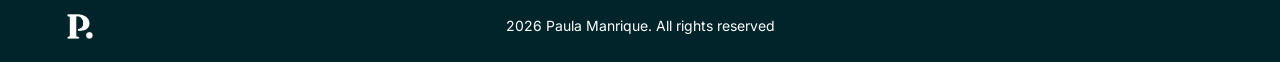
==== commit f6b2f4bd: "Improve portfolio loading speed by optimizing images while maintaining quality (6ab538fb2f2b7b442640" ====
--- a/index.html
+++ b/index.html
@@ -41,9 +41,9 @@
       <section class="hero" aria-labelledby="intro-title">
         <div class="hero-inner">
           <div class="portrait-shell">
-            <img
+            <img fetchpriority="high" decoding="async"
               class="portrait"
-              src="./assets/paula-hero.png"
+              src="/.netlify/images?url=/assets/paula-hero.png&w=900&q=82&fm=webp"
               alt="Paula Manrique"
             />
           </div>
@@ -75,9 +75,9 @@
           <div class="project-grid">
             <a class="project-card project-card-link" href="./projects/instant-human-review/index.html">
               <div class="project-media gradient-teal">
-                <img
+                <img loading="lazy" decoding="async"
                   class="project-thumbnail"
-                  src="./assets/home-ihr-thumbnail.png"
+                  src="/.netlify/images?url=/assets/home-ihr-thumbnail.png&w=1400&q=82&fm=webp"
                   alt="Instant Human Review product preview"
                 />
               </div>
@@ -109,9 +109,9 @@
 
             <a class="project-card project-card-link" href="./projects/stickerswap/index.html">
               <div class="project-media stickerswap-media">
-                <img
+                <img loading="lazy" decoding="async"
                   class="project-thumbnail"
-                  src="./assets/home-stickerswap-thumbnail.png"
+                  src="/.netlify/images?url=/assets/home-stickerswap-thumbnail.png&w=1400&q=82&fm=webp"
                   alt="StickerSwap app preview"
                 />
               </div>
@@ -142,9 +142,9 @@
 
             <a class="project-card project-card-link" href="./projects/shottracker-pulse/index.html">
               <div class="project-media gradient-purple pulse-media">
-                <img
+                <img loading="lazy" decoding="async"
                   class="project-thumbnail"
-                  src="./assets/home-pulse-thumbnail.png"
+                  src="/.netlify/images?url=/assets/home-pulse-thumbnail.png&w=1400&q=82&fm=webp"
                   alt="ShotTracker Pulse dashboard on tablet"
                 />
               </div>
@@ -173,9 +173,9 @@
 
             <a class="project-card project-card-link" href="./projects/shottracker-go/index.html">
               <div class="project-media gradient-purple">
-                <img
+                <img loading="lazy" decoding="async"
                   class="project-thumbnail"
-                  src="./assets/home-go-thumbnail.png"
+                  src="/.netlify/images?url=/assets/home-go-thumbnail.png&w=1400&q=82&fm=webp"
                   alt="ShotTracker Go mobile screens"
                 />
               </div>
@@ -211,9 +211,9 @@
             <div class="project-grid more-work-grid">
               <article class="project-card coming-soon">
                 <div class="project-media gradient-teal">
-                  <img
+                  <img loading="lazy" decoding="async"
                     class="project-thumbnail"
-                    src="./assets/interpreter-portal-coming-soon.png"
+                    src="/.netlify/images?url=/assets/interpreter-portal-coming-soon.png&w=1400&q=82&fm=webp"
                     alt="Blurred preview of the Interpreter Portal product"
                   />
                 </div>
@@ -240,9 +240,9 @@
 
               <article class="project-card coming-soon">
                 <div class="project-media gradient-teal">
-                  <img
+                  <img loading="lazy" decoding="async"
                     class="project-thumbnail"
-                    src="./assets/translation-portal-coming-soon.png"
+                    src="/.netlify/images?url=/assets/translation-portal-coming-soon.png&w=1400&q=82&fm=webp"
                     alt="Blurred preview of the Translation Portal product"
                   />
                 </div>
@@ -306,9 +306,9 @@
               my next trip, playing fútbol, or spending time with my dog.
             </p>
           </div>
-          <img
+          <img loading="lazy" decoding="async"
             class="about-image"
-            src="./assets/paula-about.png"
+            src="/.netlify/images?url=/assets/paula-about.png&w=800&q=82&fm=webp"
             alt="Paula sitting outdoors near stone architecture"
           />
         </div>
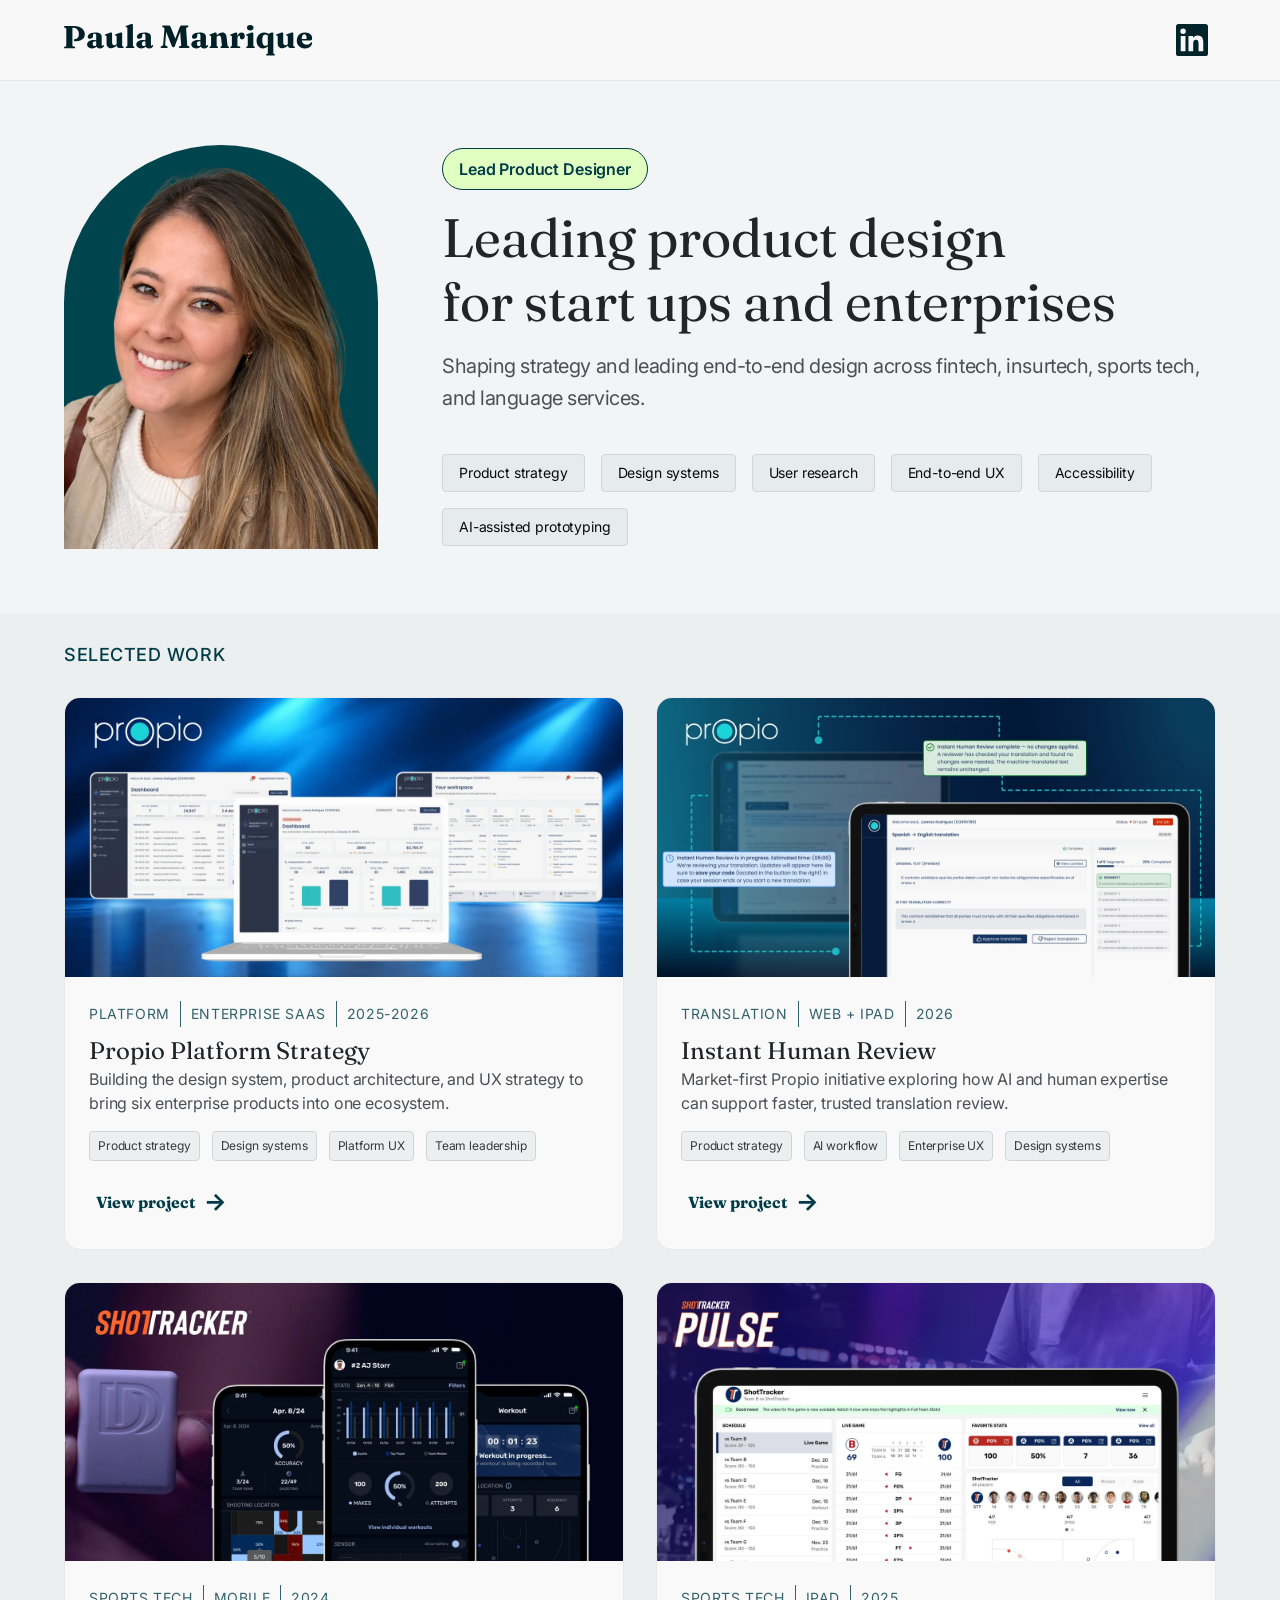
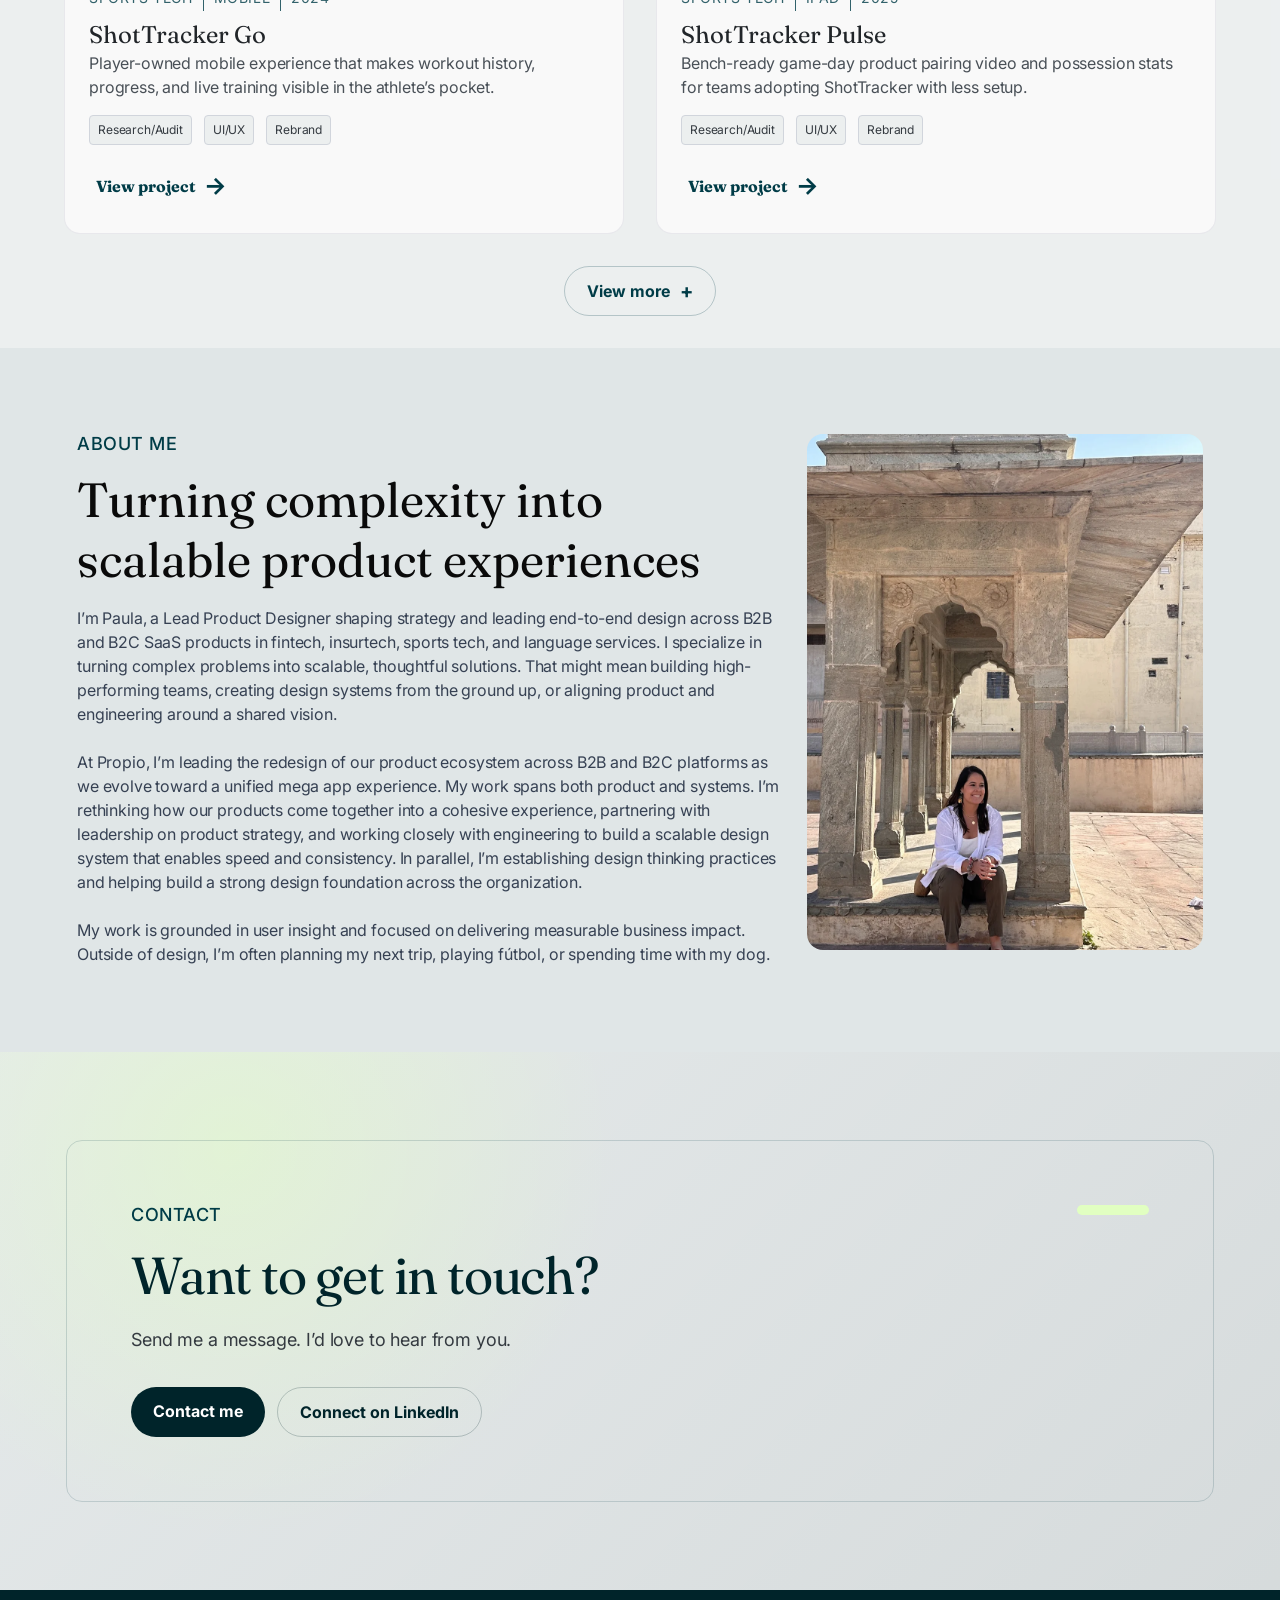
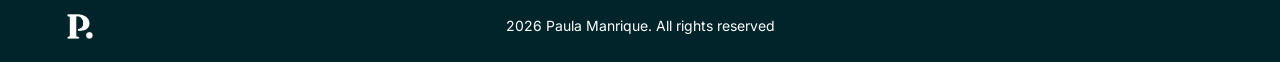
==== commit 9ea55d42: "Update portfolio case studies and optimize assets" ====
--- a/index.html
+++ b/index.html
@@ -15,7 +15,7 @@
       rel="stylesheet"
     />
     <link rel="icon" type="image/png" href="./assets/favicon.png" />
-    <link rel="stylesheet" href="./styles.css?v=brand-assets-small" />
+    <link rel="stylesheet" href="./styles.css?v=web-optimized-assets" />
   </head>
   <body>
     <header class="site-header">
@@ -41,9 +41,9 @@
       <section class="hero" aria-labelledby="intro-title">
         <div class="hero-inner">
           <div class="portrait-shell">
-            <img fetchpriority="high" decoding="async"
+            <img
               class="portrait"
-              src="/.netlify/images?url=/assets/paula-hero.png&w=900&q=82&fm=webp"
+              src="./assets/paula-hero.webp"
               alt="Paula Manrique"
             />
           </div>
@@ -73,24 +73,56 @@
         <div class="section-inner">
           <p class="section-kicker" id="selected-work">Selected Work</p>
           <div class="project-grid">
+            <a class="project-card project-card-link" href="./projects/propio-platform/index.html">
+              <div class="project-media platform-media">
+                <img
+                  class="project-thumbnail"
+                  src="./assets/home-propio-platform-thumbnail-web.webp"
+                  alt="Propio platform product preview"
+                />
+              </div>
+              <div class="project-copy">
+                <p class="meta">
+                  <span>Platform</span><span>Enterprise SaaS</span
+                  ><span>2025-2026</span>
+                </p>
+                <h2>Propio Platform Strategy</h2>
+                <p>
+                  Building the design system, product architecture, and UX
+                  strategy to bring six enterprise products into one ecosystem.
+                </p>
+                <div class="card-footer">
+                  <ul class="tag-list" aria-label="Project work">
+                    <li>Product strategy</li>
+                    <li>Design systems</li>
+                    <li>Platform UX</li>
+                    <li>Team leadership</li>
+                  </ul>
+                  <span class="project-link">
+                    View project
+                    <span aria-hidden="true">→</span>
+                  </span>
+                </div>
+              </div>
+            </a>
+
             <a class="project-card project-card-link" href="./projects/instant-human-review/index.html">
               <div class="project-media gradient-teal">
-                <img loading="lazy" decoding="async"
+                <img
                   class="project-thumbnail"
-                  src="/.netlify/images?url=/assets/home-ihr-thumbnail.png&w=1400&q=82&fm=webp"
+                  src="./assets/home-ihr-thumbnail-2026-web.webp"
                   alt="Instant Human Review product preview"
                 />
               </div>
               <div class="project-copy">
                 <p class="meta">
                   <span>Translation</span><span>Web + iPad</span
-                  ><span>Client beta</span>
+                  ><span>2026</span>
                 </p>
                 <h2>Instant Human Review</h2>
                 <p>
-                  Market-first Propio initiative bringing AI-assisted review
-                  into high-stakes translation workflows for regulated
-                  communication.
+                  Market-first Propio initiative exploring how AI and human
+                  expertise can support faster, trusted translation review.
                 </p>
                 <div class="card-footer">
                   <ul class="tag-list" aria-label="Project work">
@@ -107,55 +139,22 @@
               </div>
             </a>
 
-            <a class="project-card project-card-link" href="./projects/stickerswap/index.html">
-              <div class="project-media stickerswap-media">
-                <img loading="lazy" decoding="async"
+            <a class="project-card project-card-link" href="./projects/shottracker-go/index.html">
+              <div class="project-media gradient-purple">
+                <img
                   class="project-thumbnail"
-                  src="/.netlify/images?url=/assets/home-stickerswap-thumbnail.png&w=1400&q=82&fm=webp"
-                  alt="StickerSwap app preview"
+                  src="./assets/home-go-thumbnail.webp"
+                  alt="ShotTracker Go mobile screens"
                 />
               </div>
               <div class="project-copy">
                 <p class="meta">
-                  <span>Personal Project</span><span>Web App</span
-                  ><span>Beta</span>
-                </p>
-                <h2>StickerSwap</h2>
+                  <span>Sports Tech</span><span>Mobile</span><span>2024</span>
+                </p>
+                <h2>ShotTracker Go</h2>
                 <p>
-                  Shipped beta for 2026 FIFA World Cup Panini collectors,
-                  built independently with Figma, AI tools, Codex, and GitLab.
-                </p>
-                <div class="card-footer">
-                  <ul class="tag-list" aria-label="Project work">
-                    <li>Product design</li>
-                    <li>AI workflow</li>
-                    <li>Development</li>
-                    <li>Launch</li>
-                  </ul>
-                  <span class="project-link">
-                    View project
-                    <span aria-hidden="true">→</span>
-                  </span>
-                </div>
-              </div>
-            </a>
-
-            <a class="project-card project-card-link" href="./projects/shottracker-pulse/index.html">
-              <div class="project-media gradient-purple pulse-media">
-                <img loading="lazy" decoding="async"
-                  class="project-thumbnail"
-                  src="/.netlify/images?url=/assets/home-pulse-thumbnail.png&w=1400&q=82&fm=webp"
-                  alt="ShotTracker Pulse dashboard on tablet"
-                />
-              </div>
-              <div class="project-copy">
-                <p class="meta">
-                  <span>Sports Tech</span><span>iPad</span><span>2025</span>
-                </p>
-                <h2>ShotTracker Pulse</h2>
-                <p>
-                  Bench-ready game-day product pairing video and possession
-                  stats for teams adopting ShotTracker with less setup.
+                  Player-owned mobile experience that makes workout history,
+                  progress, and live training visible in the athlete’s pocket.
                 </p>
                 <div class="card-footer">
                   <ul class="tag-list" aria-label="Project work">
@@ -171,22 +170,22 @@
               </div>
             </a>
 
-            <a class="project-card project-card-link" href="./projects/shottracker-go/index.html">
-              <div class="project-media gradient-purple">
-                <img loading="lazy" decoding="async"
+            <a class="project-card project-card-link" href="./projects/shottracker-pulse/index.html">
+              <div class="project-media gradient-purple pulse-media">
+                <img
                   class="project-thumbnail"
-                  src="/.netlify/images?url=/assets/home-go-thumbnail.png&w=1400&q=82&fm=webp"
-                  alt="ShotTracker Go mobile screens"
+                  src="./assets/home-pulse-thumbnail.webp"
+                  alt="ShotTracker Pulse dashboard on tablet"
                 />
               </div>
               <div class="project-copy">
                 <p class="meta">
-                  <span>Sports Tech</span><span>Mobile</span><span>2024</span>
-                </p>
-                <h2>ShotTracker Go</h2>
+                  <span>Sports Tech</span><span>iPad</span><span>2025</span>
+                </p>
+                <h2>ShotTracker Pulse</h2>
                 <p>
-                  Player-owned mobile experience that makes workout history,
-                  progress, and live training visible in the athlete’s pocket.
+                  Bench-ready game-day product pairing video and possession
+                  stats for teams adopting ShotTracker with less setup.
                 </p>
                 <div class="card-footer">
                   <ul class="tag-list" aria-label="Project work">
@@ -209,11 +208,44 @@
               <span class="summary-open">View more</span>
             </summary>
             <div class="project-grid more-work-grid">
+              <a class="project-card project-card-link" href="./projects/stickerswap/index.html">
+                <div class="project-media stickerswap-media">
+                  <img
+                    class="project-thumbnail"
+                    src="./assets/home-stickerswap-thumbnail-2026-web.webp"
+                    alt="StickerSwap app preview"
+                  />
+                </div>
+                <div class="project-copy">
+                  <p class="meta">
+                    <span>Personal Project</span><span>Web App</span
+                    ><span>2026</span>
+                  </p>
+                  <h2>StickerSwap</h2>
+                  <p>
+                    Shipped beta for 2026 FIFA World Cup Panini collectors,
+                    built independently with Figma, AI tools, Codex, and GitLab.
+                  </p>
+                  <div class="card-footer">
+                    <ul class="tag-list" aria-label="Project work">
+                      <li>Product design</li>
+                      <li>AI workflow</li>
+                      <li>Development</li>
+                      <li>Launch</li>
+                    </ul>
+                    <span class="project-link">
+                      View project
+                      <span aria-hidden="true">→</span>
+                    </span>
+                  </div>
+                </div>
+              </a>
+
               <article class="project-card coming-soon">
                 <div class="project-media gradient-teal">
-                  <img loading="lazy" decoding="async"
+                  <img
                     class="project-thumbnail"
-                    src="/.netlify/images?url=/assets/interpreter-portal-coming-soon.png&w=1400&q=82&fm=webp"
+                    src="./assets/interpreter-portal-coming-soon.webp"
                     alt="Blurred preview of the Interpreter Portal product"
                   />
                 </div>
@@ -240,9 +272,9 @@
 
               <article class="project-card coming-soon">
                 <div class="project-media gradient-teal">
-                  <img loading="lazy" decoding="async"
+                  <img
                     class="project-thumbnail"
-                    src="/.netlify/images?url=/assets/translation-portal-coming-soon.png&w=1400&q=82&fm=webp"
+                    src="./assets/translation-portal-coming-soon.webp"
                     alt="Blurred preview of the Translation Portal product"
                   />
                 </div>
@@ -306,9 +338,9 @@
               my next trip, playing fútbol, or spending time with my dog.
             </p>
           </div>
-          <img loading="lazy" decoding="async"
+          <img
             class="about-image"
-            src="/.netlify/images?url=/assets/paula-about.png&w=800&q=82&fm=webp"
+            src="./assets/paula-about.webp"
             alt="Paula sitting outdoors near stone architecture"
           />
         </div>
--- a/styles.css
+++ b/styles.css
@@ -11,6 +11,7 @@
   --border: rgba(205, 204, 216, 0.4);
   --tag-bg: rgba(0, 60, 71, 0.05);
   --green: #e1ffc1;
+  --serif: Fraunces, Georgia, serif;
 }
 
 * {
@@ -288,6 +289,38 @@
     linear-gradient(135deg, #00183f 0%, #003c47 55%, #0a102c 100%);
 }
 
+.platform-media {
+  background:
+    radial-gradient(circle at 18% 18%, rgba(225, 255, 193, 0.42), transparent 28%),
+    radial-gradient(circle at 84% 72%, rgba(168, 195, 255, 0.28), transparent 30%),
+    linear-gradient(135deg, #001f2f 0%, #003c47 58%, #000f2c 100%);
+  padding: 0;
+}
+
+.platform-thumbnail {
+  display: grid;
+  gap: 10px;
+  grid-template-columns: repeat(3, minmax(0, 1fr));
+  height: 100%;
+}
+
+.platform-thumbnail span {
+  align-items: center;
+  background: rgba(248, 248, 248, 0.12);
+  border: 1px solid rgba(248, 248, 248, 0.2);
+  border-radius: 10px;
+  color: var(--surface);
+  display: flex;
+  font-size: 13px;
+  font-weight: 700;
+  justify-content: center;
+  letter-spacing: 0.2px;
+  line-height: 18px;
+  min-height: 64px;
+  padding: 10px;
+  text-align: center;
+}
+
 .project-card-link .sticker-collage {
   transition: transform 220ms ease;
 }
@@ -716,6 +749,221 @@
   margin-bottom: 0;
 }
 
+.before-gallery {
+  background: #eef1f2;
+  border: 1px solid rgba(0, 60, 71, 0.1);
+  border-radius: 12px;
+  display: grid;
+  gap: 18px;
+  grid-template-columns: repeat(2, minmax(0, 1fr));
+  margin-top: 24px;
+  padding: 18px;
+}
+
+.before-gallery article {
+  min-width: 0;
+}
+
+.before-gallery figure {
+  align-items: center;
+  background: #f8f8f8;
+  border: 1px solid rgba(0, 60, 71, 0.08);
+  border-radius: 10px;
+  display: flex;
+  justify-content: center;
+  margin: 0 0 12px;
+  overflow: hidden;
+  padding: 10px;
+}
+
+.before-gallery img {
+  border-radius: 8px;
+  display: block;
+  height: auto;
+  object-fit: contain;
+  width: 100%;
+}
+
+.before-gallery h2 {
+  color: var(--text);
+  font-size: 15px;
+  font-weight: 600;
+  letter-spacing: -0.08px;
+  line-height: 20px;
+  margin: 0 0 6px;
+  text-transform: none;
+}
+
+.before-gallery p {
+  color: var(--body);
+  font-size: 14px;
+  letter-spacing: -0.08px;
+  line-height: 21px;
+  margin: 0;
+}
+
+.legacy-audit-section {
+  background: #eef1f2;
+  margin-bottom: 16px;
+  margin-left: calc(50% - 50vw);
+  margin-right: calc(50% - 50vw);
+  margin-top: 16px;
+  padding: 32px 0;
+  width: 100vw;
+}
+
+.legacy-audit-inner {
+  margin: 0 auto;
+  width: min(calc(100% - 32px), 1232px);
+}
+
+.legacy-audit-inner > .case-kicker {
+  margin-bottom: 16px;
+}
+
+.legacy-audit-inner > p:not(.case-kicker) {
+  color: var(--body);
+  font-size: 16px;
+  letter-spacing: -0.1504px;
+  line-height: 24px;
+  margin: 0 0 24px;
+}
+
+.legacy-audit-grid {
+  display: grid;
+  gap: clamp(18px, 2vw, 28px);
+  grid-template-columns: repeat(4, minmax(0, 1fr));
+  margin: 26px 0 0;
+  padding: 0;
+  width: 100%;
+}
+
+.legacy-audit-card {
+  background: transparent;
+  border-radius: 0;
+  display: flex;
+  flex-direction: column;
+  gap: 10px;
+  padding: 0;
+}
+
+.legacy-audit-phone {
+  align-items: center;
+  background: rgba(248, 248, 248, 0.58);
+  border-radius: 16px;
+  display: flex;
+  justify-content: center;
+  margin: 0;
+  min-height: clamp(360px, 31vw, 460px);
+  overflow: hidden;
+  padding: clamp(16px, 2vw, 24px);
+}
+
+.legacy-audit-phone img {
+  border-radius: 8px;
+  box-shadow: 0 10px 24px rgba(0, 15, 44, 0.08);
+  height: auto;
+  max-height: clamp(320px, 28vw, 420px);
+  object-fit: contain;
+  width: auto;
+}
+
+.legacy-audit-card h2 {
+  color: var(--text);
+  font-size: 14px;
+  font-weight: 500;
+  letter-spacing: 0.6px;
+  line-height: 18px;
+  margin: 0;
+  text-transform: uppercase;
+}
+
+.legacy-audit-card p {
+  color: var(--body) !important;
+  font-size: 16px;
+  letter-spacing: -0.1504px;
+  line-height: 24px;
+  margin: 0;
+}
+
+.platform-fragmented-section {
+  background: #eef1f2;
+  border-radius: 16px;
+  margin: 8px auto 40px;
+  max-width: 950px;
+  padding: clamp(24px, 4vw, 40px) 16px;
+  width: calc(100% - 32px);
+}
+
+.platform-fragmented-inner {
+  margin: 0 auto;
+  max-width: 918px;
+}
+
+.platform-fragmented-section .case-kicker {
+  color: rgba(0, 60, 71, 0.8);
+  font-size: 14px;
+  font-weight: 400;
+  letter-spacing: 0.6px;
+  line-height: 18px;
+  margin-bottom: 16px;
+  text-transform: uppercase;
+}
+
+.platform-fragmented-inner > p {
+  color: var(--body);
+  font-size: 16px;
+  letter-spacing: -0.1504px;
+  line-height: 24px;
+  margin: 0 0 24px;
+  max-width: none;
+}
+
+.platform-fragmented-gallery {
+  display: grid;
+  gap: clamp(18px, 3vw, 32px);
+  grid-template-columns: repeat(3, minmax(0, 1fr));
+}
+
+.platform-fragmented-gallery article {
+  min-width: 0;
+}
+
+.platform-fragmented-gallery figure {
+  aspect-ratio: 4 / 3;
+  border: 1px solid rgba(0, 60, 71, 0.16);
+  border-radius: 8px;
+  box-shadow: 0 10px 24px rgba(0, 15, 44, 0.06);
+  margin: 0 0 16px;
+  overflow: hidden;
+}
+
+.platform-fragmented-gallery img {
+  display: block;
+  height: 100%;
+  object-fit: cover;
+  object-position: left top;
+  width: 100%;
+}
+
+.platform-fragmented-gallery h3 {
+  color: var(--text);
+  font-size: 15px;
+  font-weight: 600;
+  letter-spacing: 0.8px;
+  line-height: 20px;
+  margin: 0 0 8px;
+  text-transform: uppercase;
+}
+
+.platform-fragmented-gallery p {
+  color: var(--body);
+  font-size: 16px;
+  letter-spacing: -0.12px;
+  line-height: 24px;
+  margin: 0;
+}
+
 .info-grid,
 .outcomes-grid,
 .feature-grid {
@@ -829,6 +1077,32 @@
 .case-screen-media img {
   border-radius: 12px;
   object-fit: contain;
+}
+
+.ihr-band {
+  background:
+    radial-gradient(circle at 12% 16%, rgba(225, 255, 193, 0.16), transparent 26%),
+    linear-gradient(135deg, #001f2f 0%, #002a35 52%, #000f2c 100%);
+}
+
+.ihr-band .feature-grid {
+  column-gap: 18px;
+  row-gap: clamp(36px, 5vw, 64px);
+}
+
+.ihr-band .feature-card {
+  gap: 14px;
+}
+
+.ihr-screen-media {
+  aspect-ratio: 1629 / 1053;
+  min-height: 0;
+}
+
+.ihr-screen-media img {
+  height: 100%;
+  object-fit: contain;
+  width: 100%;
 }
 
 .phone-media {
@@ -1005,6 +1279,73 @@
   display: block;
 }
 
+.app-store-content {
+  padding-bottom: 16px;
+  padding-top: 16px;
+}
+
+.app-store-section h2 {
+  color: var(--text);
+  font-family: Fraunces, Georgia, serif;
+  font-size: 34px;
+  font-weight: 400;
+  line-height: 38px;
+  margin: 0 0 14px;
+}
+
+.app-store-badge {
+  align-items: center;
+  background: #050505;
+  border-radius: 10px;
+  color: #ffffff;
+  display: inline-flex;
+  gap: 9px;
+  margin-top: 2px;
+  padding: 8px 14px 9px;
+  text-decoration: none;
+  transition:
+    background-color 180ms ease,
+    transform 180ms ease;
+}
+
+.app-store-badge:hover {
+  background: #1b1d1f;
+  transform: translateY(-1px);
+}
+
+.app-store-badge > span:first-child {
+  font-size: 26px;
+  line-height: 1;
+}
+
+.app-store-badge > span:last-child {
+  display: grid;
+  font-size: 19px;
+  font-weight: 650;
+  letter-spacing: -0.2px;
+  line-height: 19px;
+}
+
+.app-store-badge small {
+  font-size: 9px;
+  font-weight: 500;
+  letter-spacing: 0.1px;
+  line-height: 10px;
+}
+
+.app-store-overview {
+  border-radius: 20px;
+  box-shadow: 0 18px 48px rgba(0, 15, 44, 0.12);
+  margin: 24px 0 0;
+  overflow: hidden;
+}
+
+.app-store-overview img {
+  display: block;
+  height: auto;
+  width: 100%;
+}
+
 .promo-video-section {
   border-top: 1px solid rgba(33, 36, 36, 0.12);
   padding-top: 34px;
@@ -1049,6 +1390,11 @@
     radial-gradient(circle at 76% 20%, rgba(142, 113, 255, 0.28), transparent 26%),
     radial-gradient(circle at 18% 78%, rgba(47, 190, 214, 0.16), transparent 28%),
     linear-gradient(145deg, #07072f 0%, #171236 48%, #000f2c 100%);
+}
+
+.pulse-band .feature-grid {
+  column-gap: 18px;
+  row-gap: clamp(36px, 5vw, 64px);
 }
 
 .pulse-band .tablet-media {
@@ -2400,6 +2746,745 @@
   background: var(--surface);
 }
 
+.platform-detail main {
+  background: var(--surface);
+}
+
+.platform-decision-showcase {
+  background:
+    linear-gradient(135deg, #003c47 0%, #002f45 44%, #000f2c 100%);
+  color: var(--surface);
+  display: grid;
+  gap: 24px;
+  padding: clamp(48px, 7vw, 88px) clamp(24px, 5vw, 64px);
+}
+
+.platform-showcase-pill {
+  align-items: center;
+  background: var(--green);
+  border: 1px solid rgba(0, 60, 71, 0.5);
+  border-radius: 999px;
+  color: var(--accent);
+  display: inline-flex;
+  font-size: 15px;
+  font-weight: 650;
+  justify-content: center;
+  letter-spacing: -0.12px;
+  line-height: 20px;
+  margin: 0 0 6px;
+  max-width: 1480px;
+  padding: 9px 18px;
+  width: fit-content;
+  justify-self: start;
+}
+
+.platform-showcase-decision {
+  background: transparent;
+  border-radius: 0;
+  display: grid;
+  gap: clamp(28px, 4vw, 56px);
+  grid-template-columns: minmax(260px, 0.28fr) minmax(0, 1fr);
+  margin: 0 auto;
+  max-width: 1480px;
+  overflow: visible;
+  width: 100%;
+}
+
+.platform-showcase-decision + .platform-showcase-decision {
+  border-top: 1px solid rgba(248, 248, 248, 0.12);
+  padding-top: clamp(40px, 6vw, 72px);
+}
+
+.platform-showcase-decision .decision-copy {
+  align-self: center;
+  padding: 0;
+}
+
+.platform-showcase-decision .step {
+  color: var(--green);
+  margin-bottom: 14px;
+}
+
+.platform-showcase-decision h2,
+.platform-shell-copy h2 {
+  color: var(--surface);
+  font-family: var(--serif);
+  font-size: clamp(26px, 2.35vw, 42px);
+  font-weight: 650;
+  letter-spacing: 0.04em;
+  line-height: 1.08;
+  margin: 0 0 28px;
+  text-transform: uppercase;
+}
+
+.platform-showcase-decision .decision-copy p:not(.step) {
+  color: rgba(248, 248, 248, 0.88);
+  font-size: clamp(16px, 1.1vw, 19px);
+  letter-spacing: -0.2px;
+  line-height: 1.4;
+  margin: 0;
+}
+
+.platform-showcase-decision .artifact-image {
+  background: transparent;
+  border-radius: 0;
+  box-shadow: none;
+  min-height: clamp(280px, 31vw, 520px);
+  padding: 0;
+}
+
+.platform-showcase-decision .artifact-image img {
+  border-radius: 0;
+  max-height: 100%;
+  object-fit: contain;
+}
+
+.platform-system-collage {
+  align-items: stretch;
+  background:
+    radial-gradient(circle at 72% 18%, rgba(154, 130, 255, 0.22), transparent 24%),
+    linear-gradient(145deg, rgba(248, 248, 248, 0.08), rgba(248, 248, 248, 0.03));
+  border-radius: 16px;
+  box-shadow:
+    inset 0 0 0 1px rgba(248, 248, 248, 0.14),
+    0 18px 48px rgba(0, 15, 44, 0.18);
+  display: grid;
+  gap: clamp(16px, 2vw, 28px);
+  grid-template-columns: minmax(0, 0.9fr) minmax(0, 1.34fr) minmax(0, 0.92fr);
+  padding: clamp(16px, 2.4vw, 28px);
+  width: 100%;
+}
+
+.platform-collage-item {
+  align-items: center;
+  display: flex;
+  min-width: 0;
+  position: relative;
+}
+
+.platform-collage-item img {
+  align-self: center;
+  border-radius: 10px;
+  display: block;
+  height: auto;
+  max-height: clamp(260px, 28vw, 500px);
+  object-fit: contain;
+  width: 100%;
+}
+
+.platform-hero {
+  background:
+    radial-gradient(circle at 14% 22%, rgba(225, 255, 193, 0.3), transparent 30%),
+    linear-gradient(135deg, #001f2f 0%, #003c47 56%, #000f2c 100%);
+  color: var(--surface);
+  display: grid;
+  gap: 40px;
+  grid-template-columns: minmax(0, 0.92fr) minmax(360px, 1.08fr);
+  min-height: 560px;
+  padding: 72px 64px;
+}
+
+.platform-hero-copy {
+  align-self: center;
+  max-width: 660px;
+}
+
+.platform-hero .meta span {
+  border-color: rgba(225, 255, 193, 0.66);
+  color: var(--green);
+}
+
+.platform-hero h1 {
+  color: var(--surface);
+  font-family: var(--serif);
+  font-size: clamp(48px, 6vw, 86px);
+  font-weight: 650;
+  letter-spacing: 0;
+  line-height: 0.98;
+  margin: 14px 0 24px;
+}
+
+.platform-hero-copy > p:not(.meta) {
+  color: rgba(248, 248, 248, 0.82);
+  font-size: 19px;
+  line-height: 30px;
+  margin: 0;
+}
+
+.platform-hero-visual {
+  align-self: center;
+  min-height: 360px;
+}
+
+.platform-hero-composition {
+  min-height: 500px;
+  position: relative;
+}
+
+.platform-hero-composition::before {
+  background:
+    radial-gradient(circle, rgba(225, 255, 193, 0.42), transparent 62%);
+  content: "";
+  height: 360px;
+  left: 8%;
+  position: absolute;
+  top: 2%;
+  width: 360px;
+}
+
+.platform-surface {
+  background: rgba(248, 248, 248, 0.96);
+  border: 1px solid rgba(248, 248, 248, 0.38);
+  border-radius: 20px;
+  box-shadow: 0 28px 80px rgba(0, 15, 44, 0.32);
+  overflow: hidden;
+  position: absolute;
+}
+
+.platform-surface-main {
+  bottom: 34px;
+  left: 0;
+  min-height: 360px;
+  width: 74%;
+  z-index: 2;
+}
+
+.platform-surface-side {
+  min-height: 320px;
+  right: 0;
+  top: 22px;
+  transform: rotate(3deg);
+  width: 58%;
+  z-index: 3;
+}
+
+.platform-surface-small {
+  bottom: 0;
+  min-height: 210px;
+  right: 10%;
+  transform: rotate(-2deg);
+  width: 48%;
+  z-index: 4;
+}
+
+.platform-window-bar {
+  align-items: center;
+  background: #eef3f5;
+  border-bottom: 1px solid rgba(0, 60, 71, 0.1);
+  display: flex;
+  gap: 7px;
+  height: 38px;
+  padding: 0 14px;
+}
+
+.platform-window-bar span {
+  background: rgba(0, 60, 71, 0.2);
+  border-radius: 999px;
+  display: block;
+  height: 9px;
+  width: 9px;
+}
+
+.platform-window-body {
+  display: grid;
+  gap: 14px;
+  padding: 22px;
+}
+
+.platform-window-body i {
+  background: rgba(0, 60, 71, 0.1);
+  border-radius: 14px;
+  display: block;
+  min-height: 44px;
+}
+
+.platform-dashboard-layout {
+  grid-template-columns: 0.72fr 1fr;
+}
+
+.platform-dashboard-layout i:first-child {
+  background: #003c47;
+  grid-row: span 4;
+}
+
+.platform-dashboard-layout i:nth-child(2),
+.platform-form-layout i:first-child,
+.platform-token-layout i:first-child {
+  background: rgba(0, 60, 71, 0.18);
+  min-height: 24px;
+}
+
+.platform-dashboard-layout i:nth-child(3),
+.platform-dashboard-layout i:nth-child(4) {
+  min-height: 86px;
+}
+
+.platform-form-layout {
+  grid-template-columns: 1fr;
+}
+
+.platform-form-layout i:nth-child(2) {
+  min-height: 108px;
+}
+
+.platform-token-layout {
+  grid-template-columns: repeat(2, minmax(0, 1fr));
+}
+
+.platform-token-layout i:first-child {
+  grid-column: 1 / -1;
+}
+
+.platform-token-layout i:nth-child(2) {
+  background: #e1ffc1;
+}
+
+.platform-token-layout i:nth-child(3) {
+  background: #003c47;
+}
+
+.platform-token-layout i:nth-child(4) {
+  background: #0b2a66;
+}
+
+.platform-token-layout i:nth-child(5) {
+  background: #cdd6da;
+}
+
+.placeholder-visual {
+  align-items: center;
+  background:
+    radial-gradient(circle at 18% 20%, rgba(225, 255, 193, 0.16), transparent 28%),
+    linear-gradient(145deg, rgba(0, 60, 71, 0.94), rgba(0, 31, 47, 0.96));
+  border: 1px solid rgba(225, 255, 193, 0.22);
+  border-radius: 12px;
+  color: var(--surface);
+  display: flex;
+  flex-direction: column;
+  justify-content: center;
+  min-height: 280px;
+  padding: 32px;
+  text-align: center;
+}
+
+.placeholder-visual p {
+  color: var(--green);
+  font-size: 12px;
+  font-weight: 700;
+  letter-spacing: 1.2px;
+  line-height: 18px;
+  margin: 0 0 10px;
+  text-transform: uppercase;
+}
+
+.placeholder-visual span {
+  color: rgba(248, 248, 248, 0.82);
+  font-size: 16px;
+  line-height: 24px;
+  max-width: 560px;
+}
+
+.wide-placeholder {
+  margin-top: 24px;
+  min-height: 340px;
+}
+
+.platform-image-frame {
+  align-items: center;
+  background:
+    radial-gradient(circle at 14% 18%, rgba(225, 255, 193, 0.14), transparent 26%),
+    linear-gradient(135deg, #001f2f 0%, #003c47 56%, #000f2c 100%);
+  border-radius: 12px;
+  display: flex;
+  justify-content: center;
+  margin: 0;
+  overflow: hidden;
+}
+
+.platform-image-frame img {
+  display: block;
+  height: auto;
+  object-fit: contain;
+  width: 100%;
+}
+
+.wide-platform-image {
+  margin-top: 24px;
+}
+
+.platform-tabbed-artifact {
+  background:
+    radial-gradient(circle at 18% 14%, rgba(225, 255, 193, 0.13), transparent 24%),
+    linear-gradient(135deg, #001f2f 0%, #003c47 56%, #000f2c 100%);
+  min-height: 420px;
+}
+
+.platform-tabbed-artifact .tabbed-panel img {
+  background: #f8f8f8;
+  box-shadow: 0 18px 44px rgba(0, 15, 44, 0.18);
+}
+
+#translation-before-tab:checked ~ .artifact-tabs label[for="translation-before-tab"],
+#translation-after-tab:checked ~ .artifact-tabs label[for="translation-after-tab"],
+#interpreter-before-tab:checked ~ .artifact-tabs label[for="interpreter-before-tab"],
+#interpreter-after-tab:checked ~ .artifact-tabs label[for="interpreter-after-tab"] {
+  background: var(--green);
+  color: var(--accent);
+}
+
+#translation-before-tab:checked ~ .translation-before-panel,
+#translation-after-tab:checked ~ .translation-after-panel,
+#interpreter-before-tab:checked ~ .interpreter-before-panel,
+#interpreter-after-tab:checked ~ .interpreter-after-panel {
+  display: flex;
+}
+
+.role-permission-story {
+  background:
+    radial-gradient(circle at 18% 12%, rgba(225, 255, 193, 0.14), transparent 24%),
+    linear-gradient(135deg, #001f2f 0%, #003c47 56%, #000f2c 100%);
+  border-radius: 16px;
+  display: grid;
+  gap: 24px;
+  grid-template-columns: 1fr;
+  margin-top: 24px;
+  overflow: hidden;
+  padding: clamp(22px, 3vw, 30px);
+}
+
+.role-permission-story .step {
+  color: var(--green);
+}
+
+.role-person-card,
+.role-product-grid article {
+  background:
+    linear-gradient(145deg, rgba(248, 248, 248, 0.1), rgba(248, 248, 248, 0.045));
+  border: 1px solid rgba(248, 248, 248, 0.18);
+  border-radius: 16px;
+  box-shadow: inset 0 1px 0 rgba(248, 248, 248, 0.08);
+  padding: clamp(20px, 3vw, 28px);
+}
+
+.role-person-card {
+  align-items: center;
+  align-self: start;
+  display: grid;
+  gap: 0 clamp(28px, 3.8vw, 48px);
+  grid-template-columns: minmax(300px, 0.42fr) minmax(0, 1fr);
+  justify-content: start;
+  min-width: 0;
+  padding: clamp(16px, 2vw, 22px) clamp(22px, 3.5vw, 36px);
+}
+
+.role-person-card h2 {
+  color: var(--surface);
+  font-family: var(--serif);
+  font-size: clamp(34px, 3.2vw, 46px);
+  grid-column: 1;
+  line-height: 1;
+  margin: 0;
+  padding-right: clamp(28px, 3.8vw, 48px);
+  position: relative;
+  white-space: nowrap;
+}
+
+.role-person-card h2::after {
+  background: rgba(248, 248, 248, 0.16);
+  content: "";
+  height: 100%;
+  position: absolute;
+  right: 0;
+  top: 0;
+  width: 1px;
+}
+
+.role-person-meta {
+  align-self: center;
+  display: grid;
+  gap: 8px;
+  grid-column: 2;
+  justify-self: start;
+}
+
+.role-person-meta .step {
+  margin: 0;
+}
+
+.role-person-meta p:not(.step) {
+  color: rgba(248, 248, 248, 0.86);
+  font-size: 16px;
+  line-height: 24px;
+  margin: 0;
+  max-width: 640px;
+  text-align: left;
+}
+
+.role-access-path {
+  align-self: stretch;
+  display: flex;
+  gap: 24px;
+  min-width: 0;
+}
+
+.role-access-path span {
+  align-items: center;
+  background: rgba(248, 248, 248, 0.095);
+  border: 1px solid rgba(248, 248, 248, 0.2);
+  border-radius: 14px;
+  color: var(--surface);
+  display: flex;
+  flex: 1 1 0;
+  font-size: clamp(12px, 1vw, 14px);
+  font-weight: 650;
+  justify-content: center;
+  letter-spacing: -0.1px;
+  line-height: 18px;
+  min-height: 88px;
+  min-width: 0;
+  padding: 12px 10px;
+  place-items: center;
+  position: relative;
+  text-align: center;
+}
+
+.role-access-path span:not(:last-child)::after {
+  color: var(--green);
+  content: "→";
+  font-size: 18px;
+  line-height: 1;
+  position: absolute;
+  right: -19px;
+  top: 50%;
+  transform: translateY(-50%);
+  z-index: 2;
+}
+
+.role-product-grid {
+  display: grid;
+  gap: 24px;
+  grid-template-columns: repeat(2, minmax(0, 1fr));
+}
+
+.role-product-grid article {
+  padding: clamp(18px, 2.4vw, 24px);
+}
+
+.platform-principle-grid {
+  margin-top: 24px;
+}
+
+.role-product-grid h3 {
+  color: var(--surface);
+  font-size: clamp(20px, 2vw, 26px);
+  line-height: 1.08;
+  margin: 6px 0 12px;
+}
+
+.role-product-grid dl {
+  display: grid;
+  gap: 8px;
+  margin: 0;
+}
+
+.role-product-grid dl div {
+  border-top: 1px solid rgba(248, 248, 248, 0.14);
+  display: grid;
+  gap: 5px;
+  padding-top: 8px;
+}
+
+.role-product-grid dt {
+  color: var(--green);
+  font-size: 12px;
+  font-weight: 700;
+  letter-spacing: 1px;
+  line-height: 16px;
+  text-transform: uppercase;
+}
+
+.role-product-grid dd {
+  color: rgba(248, 248, 248, 0.86);
+  font-size: 15px;
+  line-height: 22px;
+  margin: 0;
+}
+
+.platform-principle-grid article {
+  border: 1px solid rgba(0, 60, 71, 0.1);
+}
+
+.platform-shell-image {
+  background:
+    radial-gradient(circle at 72% 18%, rgba(225, 255, 193, 0.12), transparent 26%),
+    rgba(248, 248, 248, 0.08);
+  border-radius: 16px;
+  padding: 16px;
+}
+
+.platform-shell-image img {
+  border-radius: 10px;
+}
+
+.platform-band {
+  background:
+    radial-gradient(circle at 80% 18%, rgba(225, 255, 193, 0.18), transparent 26%),
+    linear-gradient(145deg, #001f2f, #000f2c);
+}
+
+.platform-metric {
+  background: rgba(248, 248, 248, 0.08);
+  border: 1px solid rgba(248, 248, 248, 0.14);
+  border-radius: 12px;
+  padding: 24px;
+}
+
+.platform-metric h2 {
+  color: var(--green);
+  font-family: var(--serif);
+  font-size: 38px;
+  line-height: 42px;
+  margin: 0 0 10px;
+}
+
+.platform-metric p {
+  color: rgba(248, 248, 248, 0.82);
+  font-size: 15px;
+  line-height: 22px;
+  margin: 0;
+}
+
+.platform-diagram,
+.platform-roadmap,
+.platform-evolution {
+  display: grid;
+  gap: 10px;
+  margin-top: 24px;
+}
+
+.platform-diagram {
+  align-items: stretch;
+  grid-template-columns: minmax(0, 1fr) auto minmax(0, 1fr);
+}
+
+.platform-diagram > strong {
+  align-self: center;
+  color: var(--accent);
+  font-size: 32px;
+}
+
+.platform-diagram > div,
+.platform-roadmap article,
+.platform-evolution article {
+  background: var(--tag-bg);
+  border-radius: 8px;
+  padding: 16px;
+}
+
+.platform-diagram p,
+.platform-roadmap p,
+.platform-evolution p {
+  color: rgba(0, 60, 71, 0.78);
+  font-size: 12px;
+  font-weight: 700;
+  letter-spacing: 1.1px;
+  line-height: 16px;
+  margin: 0 0 10px;
+  text-transform: uppercase;
+}
+
+.platform-diagram h2,
+.platform-roadmap h2,
+.platform-evolution h2 {
+  color: var(--body);
+  font-family: var(--serif);
+  font-size: 26px;
+  line-height: 31px;
+  margin: 0 0 14px;
+}
+
+.platform-diagram span,
+.platform-roadmap span,
+.platform-evolution span {
+  background: #f8f8f8;
+  border: 1px solid rgba(0, 60, 71, 0.1);
+  border-radius: 999px;
+  color: var(--body);
+  display: inline-flex;
+  font-size: 13px;
+  line-height: 18px;
+  margin: 0 6px 8px 0;
+  padding: 7px 10px;
+}
+
+.platform-proof-grid {
+  display: grid;
+  gap: 18px;
+  grid-template-columns: repeat(2, minmax(0, 1fr));
+  margin-top: 24px;
+}
+
+.platform-access-model {
+  background:
+    radial-gradient(circle at 84% 18%, rgba(225, 255, 193, 0.2), transparent 24%),
+    linear-gradient(145deg, #003c47, #001f2f);
+  border-radius: 12px;
+  display: grid;
+  gap: 10px;
+  grid-template-columns: repeat(5, minmax(0, 1fr));
+  margin: 24px 0 12px;
+  padding: 18px;
+}
+
+.platform-access-model span {
+  align-items: center;
+  background: rgba(248, 248, 248, 0.1);
+  border: 1px solid rgba(248, 248, 248, 0.16);
+  border-radius: 10px;
+  color: var(--surface);
+  display: flex;
+  font-size: 13px;
+  font-weight: 700;
+  justify-content: center;
+  line-height: 18px;
+  min-height: 72px;
+  padding: 10px;
+  text-align: center;
+}
+
+.platform-roadmap {
+  grid-template-columns: repeat(3, minmax(0, 1fr));
+}
+
+.platform-shell-band {
+  align-items: center;
+  background:
+    radial-gradient(circle at 16% 16%, rgba(225, 255, 193, 0.18), transparent 24%),
+    linear-gradient(135deg, #001f2f, #000f2c);
+  display: grid;
+  gap: 32px;
+  grid-template-columns: minmax(0, 0.78fr) minmax(0, 1.22fr);
+}
+
+.platform-shell-copy {
+  max-width: 560px;
+}
+
+.platform-shell-copy p:not(.feature-kicker) {
+  color: rgba(248, 248, 248, 0.8);
+  font-size: 17px;
+  line-height: 27px;
+  margin: 0;
+}
+
+.platform-shell-placeholder {
+  min-height: 420px;
+}
+
+.platform-evolution {
+  grid-template-columns: repeat(2, minmax(0, 1fr));
+}
+
 .helix-tabbed-artifact {
   min-height: 300px;
 }
@@ -2496,6 +3581,18 @@
     grid-template-columns: 1fr;
   }
 
+  .before-gallery {
+    grid-template-columns: 1fr;
+  }
+
+  .platform-fragmented-gallery {
+    grid-template-columns: 1fr;
+  }
+
+  .legacy-audit-grid {
+    grid-template-columns: repeat(2, minmax(0, 1fr));
+  }
+
   .four-up,
   .two-up-media {
     grid-template-columns: repeat(2, minmax(0, 1fr));
@@ -2541,6 +3638,87 @@
 
   .phone-front {
     right: 18%;
+  }
+
+  .platform-hero,
+  .platform-shell-band {
+    grid-template-columns: 1fr;
+    padding: 56px 32px;
+  }
+
+  .platform-showcase-decision {
+    grid-template-columns: 1fr;
+  }
+
+  .platform-showcase-decision .decision-copy {
+    max-width: 720px;
+  }
+
+  .platform-hero {
+    min-height: auto;
+  }
+
+  .platform-hero-visual,
+  .platform-shell-placeholder {
+    min-height: 320px;
+  }
+
+  .platform-hero-composition {
+    min-height: 420px;
+  }
+
+  .platform-surface-main {
+    min-height: 300px;
+    width: 76%;
+  }
+
+  .platform-surface-side {
+    min-height: 270px;
+    width: 56%;
+  }
+
+  .platform-surface-small {
+    min-height: 180px;
+    width: 46%;
+  }
+
+  .platform-access-model {
+    grid-template-columns: repeat(2, minmax(0, 1fr));
+  }
+
+  .platform-roadmap {
+    grid-template-columns: 1fr;
+  }
+
+  .platform-proof-grid,
+  .role-product-grid {
+    grid-template-columns: 1fr;
+  }
+
+  .role-permission-story {
+    grid-template-columns: 1fr;
+  }
+
+  .role-person-card {
+    grid-template-columns: 1fr;
+  }
+
+  .role-person-card h2,
+  .role-person-meta {
+    grid-column: 1;
+  }
+
+  .role-person-card h2 {
+    padding-right: 0;
+  }
+
+  .role-person-card h2::after {
+    display: none;
+  }
+
+  .role-access-path {
+    display: grid;
+    grid-template-columns: repeat(5, minmax(0, 1fr));
   }
 }
 
@@ -2604,6 +3782,154 @@
 
   .work-section {
     padding: 28px 24px;
+  }
+
+  .platform-thumbnail {
+    grid-template-columns: repeat(2, minmax(0, 1fr));
+  }
+
+  .platform-thumbnail span {
+    min-height: 54px;
+  }
+
+  .platform-hero {
+    padding: 44px 24px 52px;
+  }
+
+  .platform-hero h1 {
+    font-size: 44px;
+    line-height: 48px;
+  }
+
+  .platform-hero-copy > p:not(.meta) {
+    font-size: 16px;
+    line-height: 26px;
+  }
+
+  .placeholder-visual {
+    min-height: 240px;
+    padding: 24px;
+  }
+
+  .wide-placeholder,
+  .platform-hero-visual,
+  .platform-shell-placeholder {
+    min-height: 260px;
+  }
+
+  .platform-hero-composition {
+    min-height: 340px;
+  }
+
+  .platform-hero-composition::before {
+    height: 240px;
+    width: 240px;
+  }
+
+  .platform-surface {
+    border-radius: 14px;
+  }
+
+  .platform-surface-main {
+    bottom: 28px;
+    min-height: 230px;
+    width: 82%;
+  }
+
+  .platform-surface-side {
+    min-height: 210px;
+    top: 16px;
+    width: 62%;
+  }
+
+  .platform-surface-small {
+    min-height: 140px;
+    right: 8%;
+    width: 56%;
+  }
+
+  .platform-window-bar {
+    height: 30px;
+    padding: 0 10px;
+  }
+
+  .platform-window-body {
+    gap: 10px;
+    padding: 14px;
+  }
+
+  .platform-window-body i {
+    border-radius: 10px;
+    min-height: 32px;
+  }
+
+  .platform-diagram,
+  .platform-evolution {
+    grid-template-columns: 1fr;
+  }
+
+  .platform-diagram > strong {
+    justify-self: center;
+    transform: rotate(90deg);
+  }
+
+  .platform-access-model {
+    grid-template-columns: 1fr;
+  }
+
+  .role-permission-story {
+    padding: 22px;
+  }
+
+  .role-access-path {
+    display: grid;
+    grid-template-columns: 1fr;
+    gap: 26px;
+  }
+
+  .role-access-path span:not(:last-child)::after {
+    bottom: -16px;
+    left: 50%;
+    right: auto;
+    top: auto;
+    transform: translateX(-50%) rotate(90deg);
+  }
+
+  .platform-decision-showcase {
+    padding: 40px 24px;
+  }
+
+  .platform-showcase-decision {
+    gap: 22px;
+  }
+
+  .platform-showcase-decision + .platform-showcase-decision {
+    padding-top: 40px;
+  }
+
+  .platform-showcase-decision h2,
+  .platform-shell-copy h2 {
+    font-size: 26px;
+    margin-bottom: 18px;
+  }
+
+  .platform-showcase-decision .decision-copy p:not(.step) {
+    font-size: 16px;
+    line-height: 24px;
+  }
+
+  .platform-showcase-decision .artifact-image {
+    min-height: 220px;
+    padding: 0;
+  }
+
+  .platform-system-collage {
+    gap: 14px;
+    grid-template-columns: 1fr;
+  }
+
+  .platform-shell-band {
+    padding: 36px 24px;
   }
 
   .stickerswap-hero {
@@ -2690,9 +4016,14 @@
   .outcomes-grid,
   .challenge-grid,
   .improvement-grid,
+  .legacy-audit-grid,
   .four-up,
   .two-up-media {
     grid-template-columns: 1fr;
+  }
+
+  .legacy-audit-phone {
+    min-height: 360px;
   }
 
   .decision-card {
